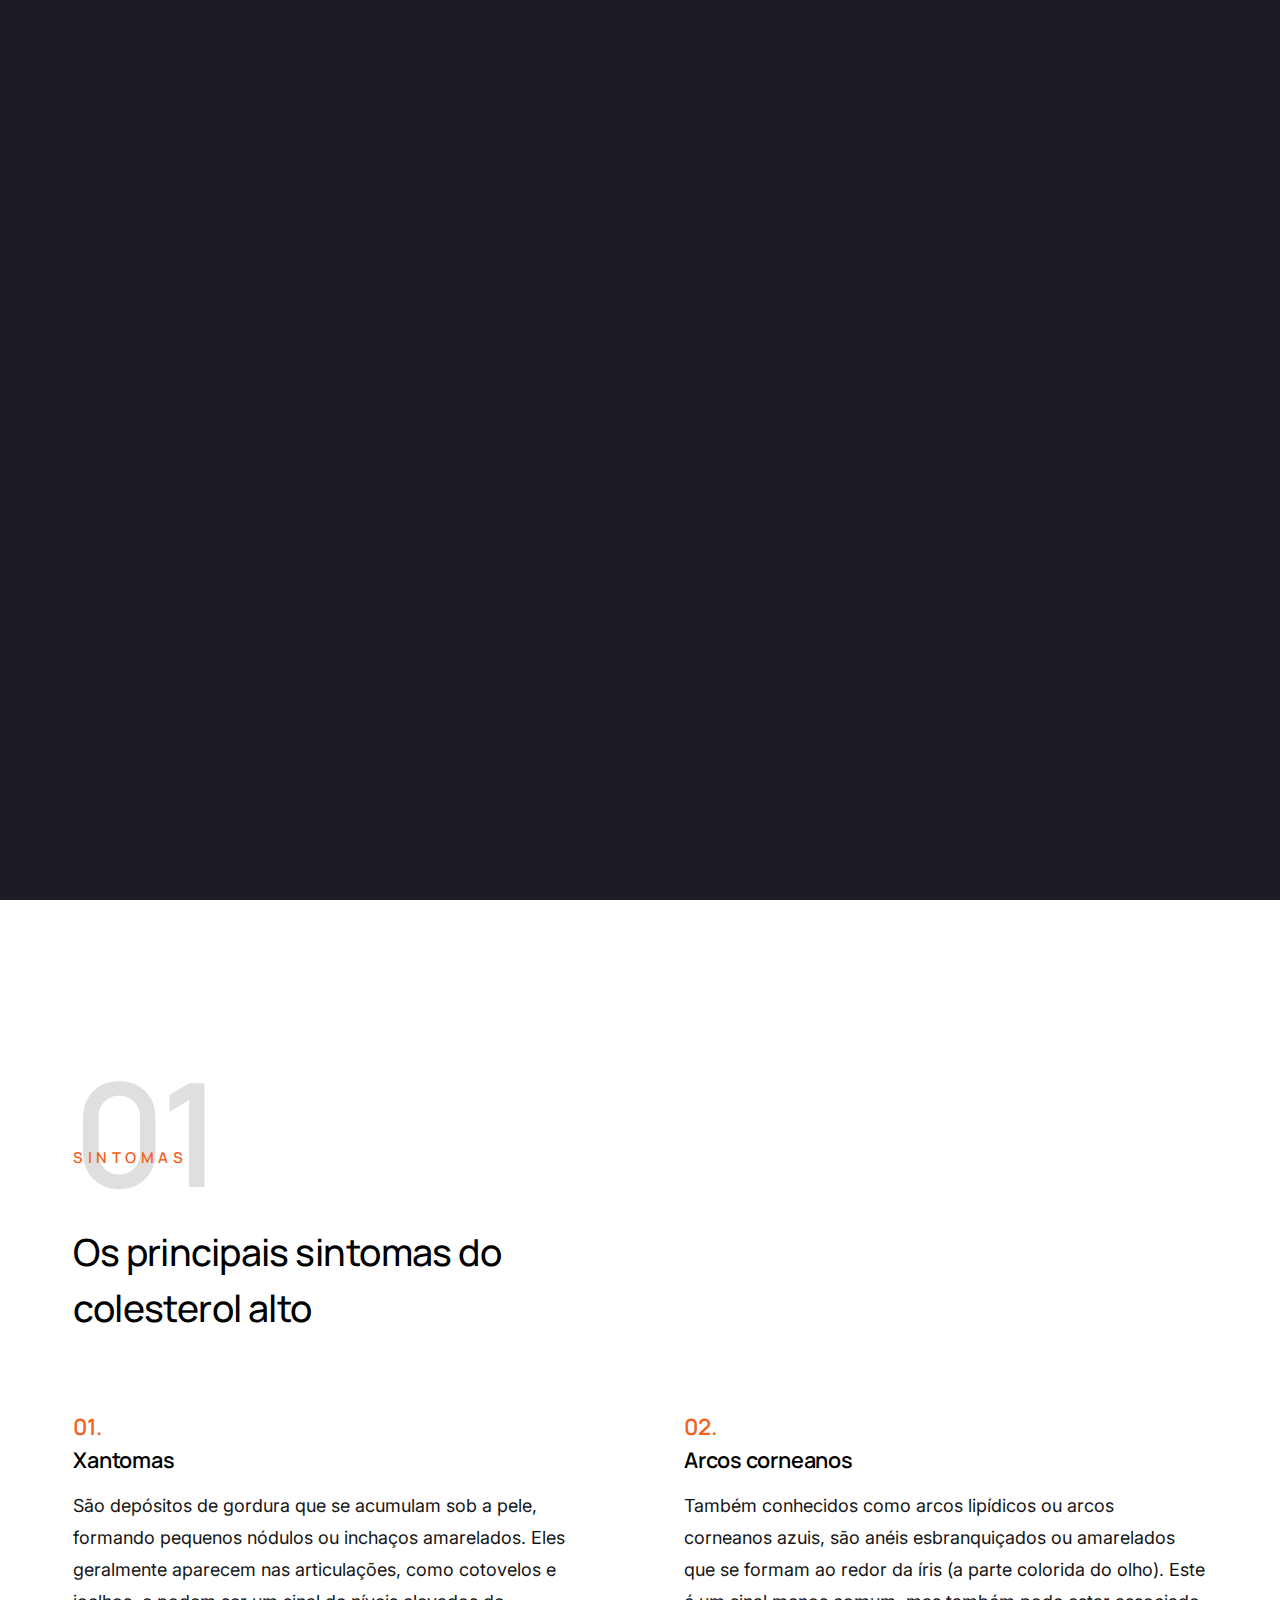
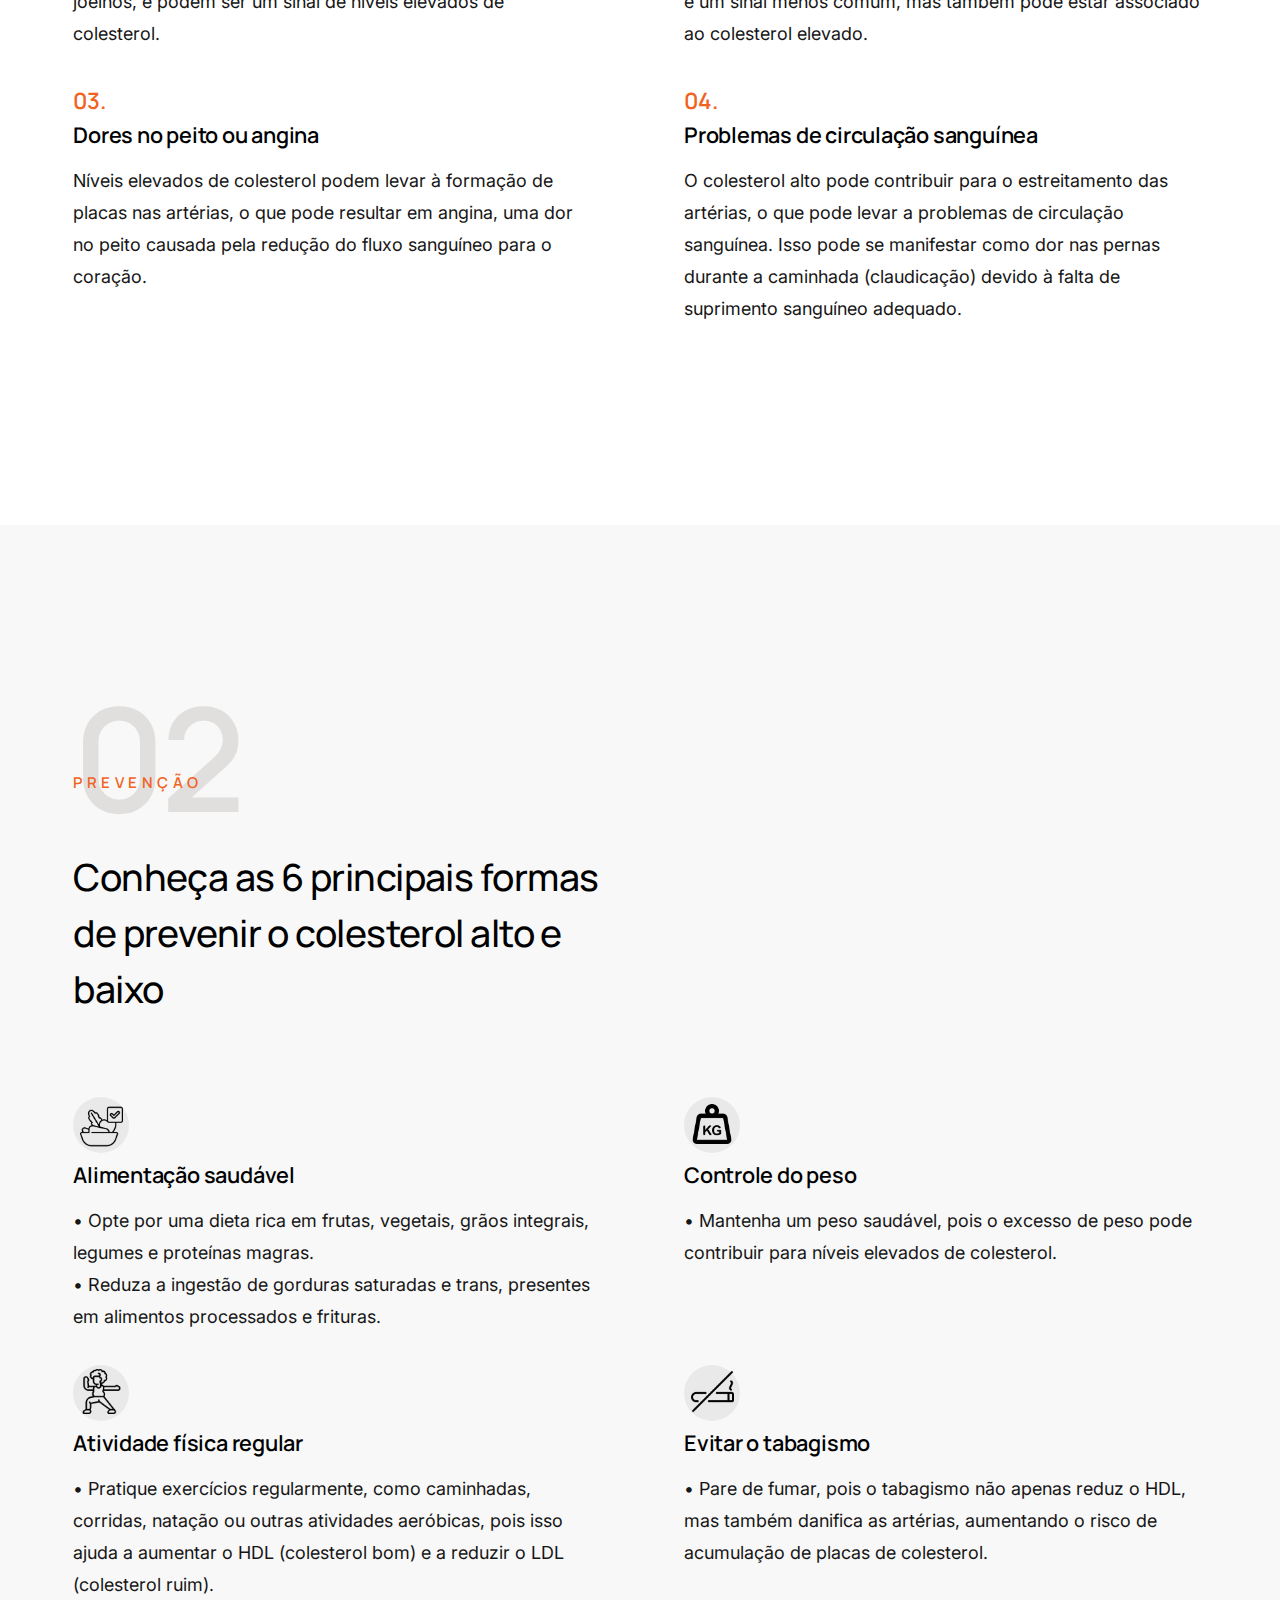
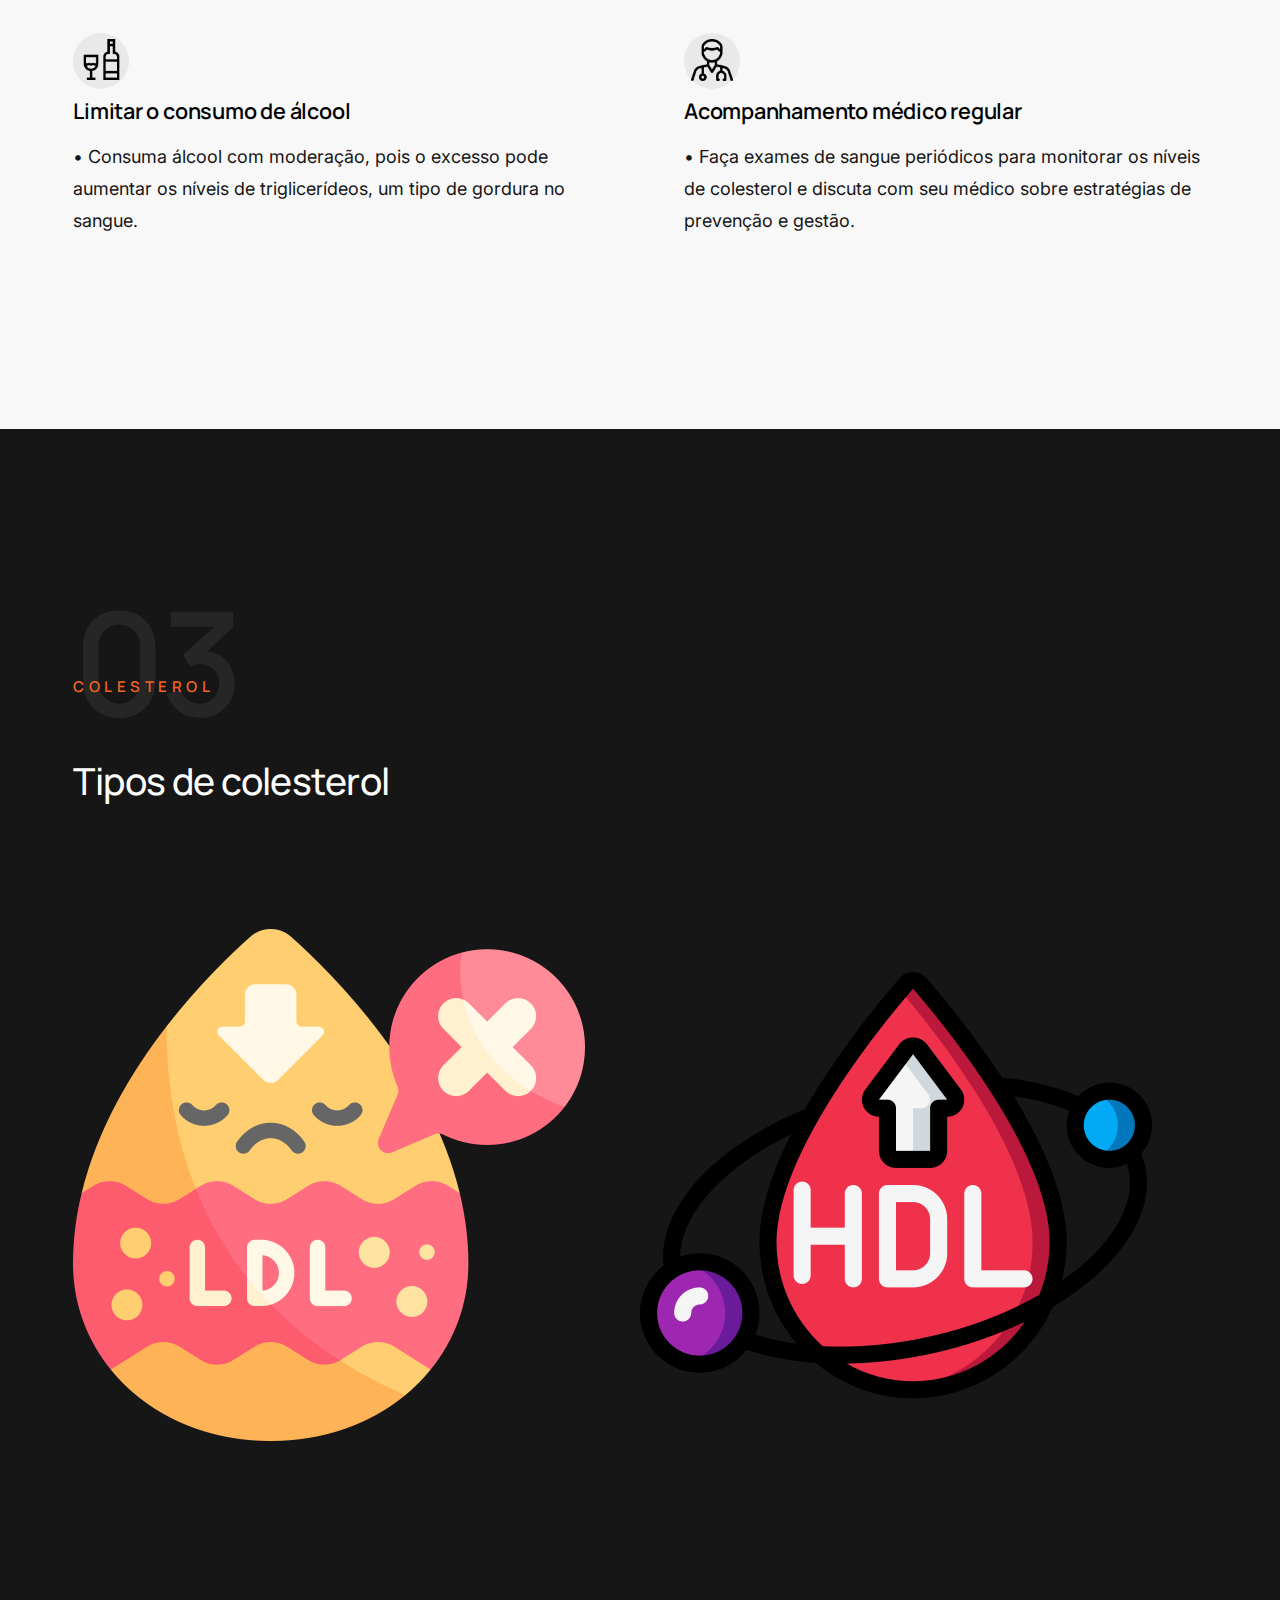
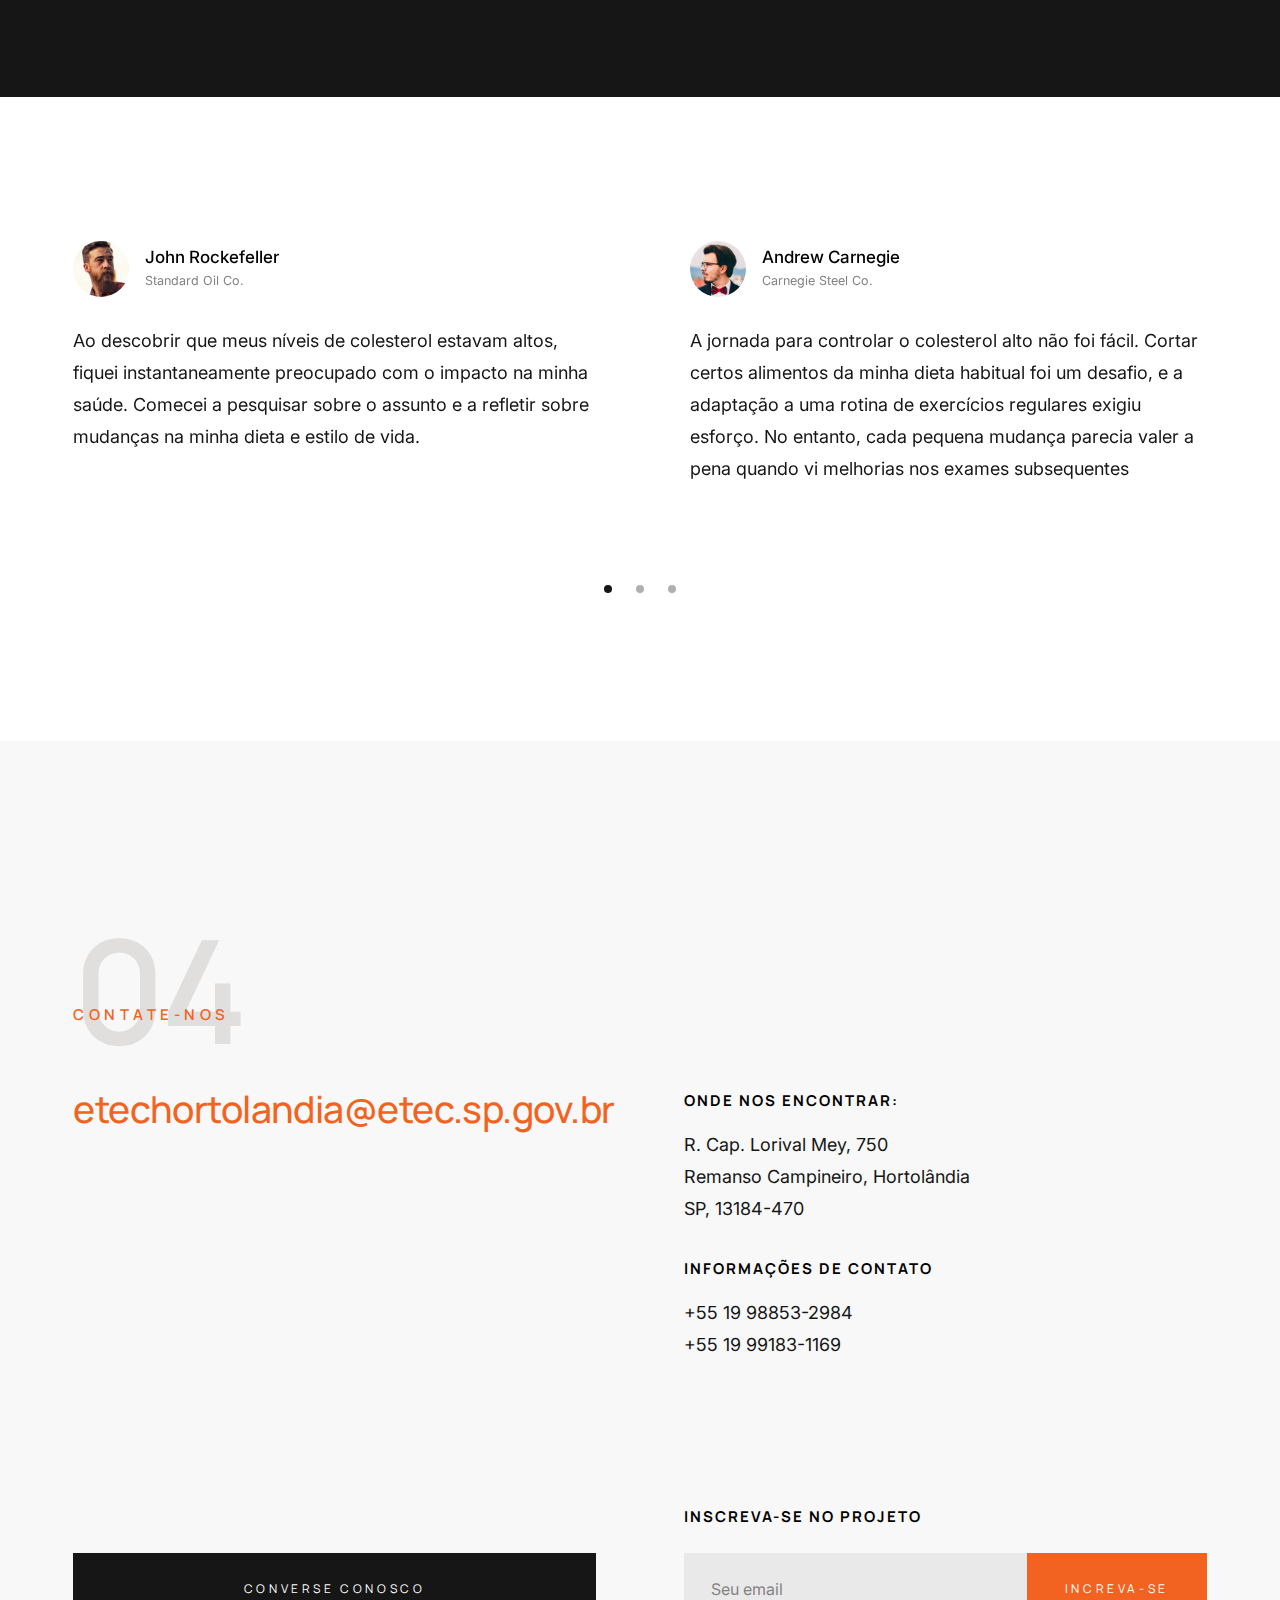
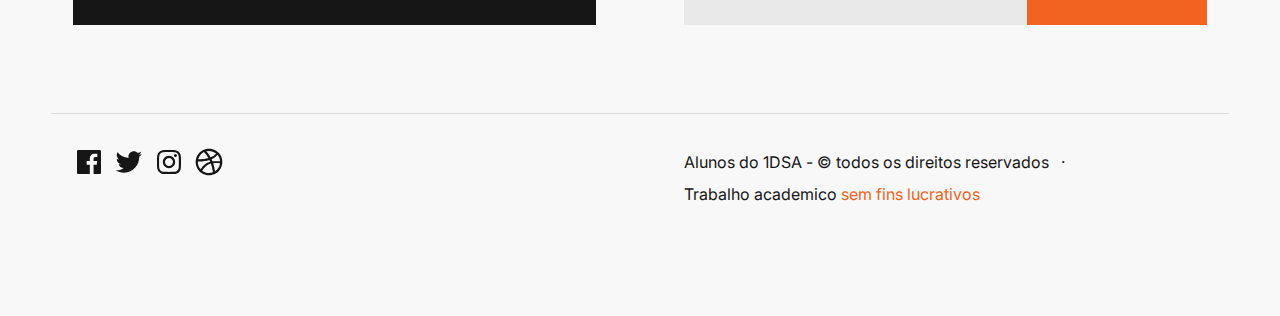
==== index.html @ ad53b5b1 "Add files via upload" ====
<!DOCTYPE html>
<html lang="en" class="no-js" >
<head>

    <!--- basic page needs
    ================================================== -->
    <meta charset="utf-8">
    <meta name="viewport" content="width=device-width, initial-scale=1">
    <title>Mueller</title>

    <script>
        document.documentElement.classList.remove('no-js');
        document.documentElement.classList.add('js');
    </script>

    <!-- CSS
    ================================================== -->
    <link rel="stylesheet" href="css/vendor.css">
    <link rel="stylesheet" href="css/styles.css">

    <!-- favicons
    ================================================== -->
    <link rel="apple-touch-icon" sizes="180x180" href="apple-touch-icon.png">
    <link rel="icon" type="image/png" sizes="32x32" href="favicon-32x32.png">
    <link rel="icon" type="image/png" sizes="16x16" href="favicon-16x16.png">
    <link rel="manifest" href="site.webmanifest">

</head>


<body id="top">


    <!-- preloader
    ================================================== -->
    <div id="preloader">
        <div id="loader"></div>
    </div>


    <!-- page wrap
    ================================================== -->
    <div id="page" class="s-pagewrap">


        <!-- # site header 
        ================================================== -->
        <header class="s-header">

            <div class="row s-header__inner">

                <div class="s-header__block">
                    <div class="s-header__logo">
                        <a class="logo" href="index.html">
                            
                        </a>
                    </div>

                    <a class="s-header__menu-toggle" href="#0"><span>Menu</span></a>
                </div> <!-- end s-header__block -->

                <nav class="s-header__nav">
    
                    <ul class="s-header__menu-links">
                        <li class="current"><a href="#intro" class="smoothscroll">Home</a></li>
                        <li><a href="#about" class="smoothscroll">Sintomas</a></li>
                        <li><a href="#services" class="smoothscroll">Prevenção</a></li>
                        <li><a href="#folio" class="smoothscroll">Tipos</a></li>
                        <li><a href="#footer" class="smoothscroll">Contato</a></li>
                    </ul> <!-- s-header__menu-links -->

                    <ul class="s-header__social">
                        <li>
                            <a href="">
                                <svg xmlns="http://www.w3.org/2000/svg" width="24" height="24" viewBox="0 0 24 24" style="fill:rgba(0, 0, 0, 1);transform:;-ms-filter:"><path d="M20,3H4C3.447,3,3,3.448,3,4v16c0,0.552,0.447,1,1,1h8.615v-6.96h-2.338v-2.725h2.338v-2c0-2.325,1.42-3.592,3.5-3.592 c0.699-0.002,1.399,0.034,2.095,0.107v2.42h-1.435c-1.128,0-1.348,0.538-1.348,1.325v1.735h2.697l-0.35,2.725h-2.348V21H20 c0.553,0,1-0.448,1-1V4C21,3.448,20.553,3,20,3z"></path></svg>
                                <span class="u-screen-reader-text">Facebook</span>
                            </a>
                        </li>
                        <li>
                            <a href="">
                                <svg xmlns="http://www.w3.org/2000/svg" width="24" height="24" viewBox="0 0 24 24" style="fill:rgba(0, 0, 0, 1);transform:;-ms-filter:"><path d="M19.633,7.997c0.013,0.175,0.013,0.349,0.013,0.523c0,5.325-4.053,11.461-11.46,11.461c-2.282,0-4.402-0.661-6.186-1.809 c0.324,0.037,0.636,0.05,0.973,0.05c1.883,0,3.616-0.636,5.001-1.721c-1.771-0.037-3.255-1.197-3.767-2.793 c0.249,0.037,0.499,0.062,0.761,0.062c0.361,0,0.724-0.05,1.061-0.137c-1.847-0.374-3.23-1.995-3.23-3.953v-0.05 c0.537,0.299,1.16,0.486,1.82,0.511C3.534,9.419,2.823,8.184,2.823,6.787c0-0.748,0.199-1.434,0.548-2.032 c1.983,2.443,4.964,4.04,8.306,4.215c-0.062-0.3-0.1-0.611-0.1-0.923c0-2.22,1.796-4.028,4.028-4.028 c1.16,0,2.207,0.486,2.943,1.272c0.91-0.175,1.782-0.512,2.556-0.973c-0.299,0.935-0.936,1.721-1.771,2.22 c0.811-0.088,1.597-0.312,2.319-0.624C21.104,6.712,20.419,7.423,19.633,7.997z"></path></svg>
                                <span class="u-screen-reader-text">Twitter</span>
                            </a>
                        </li>
                        <li>
                            <a href="">
                                <svg xmlns="http://www.w3.org/2000/svg" width="24" height="24" viewBox="0 0 24 24" style="fill:rgba(0, 0, 0, 1);transform:;-ms-filter:"><path d="M11.999,7.377c-2.554,0-4.623,2.07-4.623,4.623c0,2.554,2.069,4.624,4.623,4.624c2.552,0,4.623-2.07,4.623-4.624 C16.622,9.447,14.551,7.377,11.999,7.377L11.999,7.377z M11.999,15.004c-1.659,0-3.004-1.345-3.004-3.003 c0-1.659,1.345-3.003,3.004-3.003s3.002,1.344,3.002,3.003C15.001,13.659,13.658,15.004,11.999,15.004L11.999,15.004z"></path><circle cx="16.806" cy="7.207" r="1.078"></circle><path d="M20.533,6.111c-0.469-1.209-1.424-2.165-2.633-2.632c-0.699-0.263-1.438-0.404-2.186-0.42 c-0.963-0.042-1.268-0.054-3.71-0.054s-2.755,0-3.71,0.054C7.548,3.074,6.809,3.215,6.11,3.479C4.9,3.946,3.945,4.902,3.477,6.111 c-0.263,0.7-0.404,1.438-0.419,2.186c-0.043,0.962-0.056,1.267-0.056,3.71c0,2.442,0,2.753,0.056,3.71 c0.015,0.748,0.156,1.486,0.419,2.187c0.469,1.208,1.424,2.164,2.634,2.632c0.696,0.272,1.435,0.426,2.185,0.45 c0.963,0.042,1.268,0.055,3.71,0.055s2.755,0,3.71-0.055c0.747-0.015,1.486-0.157,2.186-0.419c1.209-0.469,2.164-1.424,2.633-2.633 c0.263-0.7,0.404-1.438,0.419-2.186c0.043-0.962,0.056-1.267,0.056-3.71s0-2.753-0.056-3.71C20.941,7.57,20.801,6.819,20.533,6.111z M19.315,15.643c-0.007,0.576-0.111,1.147-0.311,1.688c-0.305,0.787-0.926,1.409-1.712,1.711c-0.535,0.199-1.099,0.303-1.67,0.311 c-0.95,0.044-1.218,0.055-3.654,0.055c-2.438,0-2.687,0-3.655-0.055c-0.569-0.007-1.135-0.112-1.669-0.311 c-0.789-0.301-1.414-0.923-1.719-1.711c-0.196-0.534-0.302-1.099-0.311-1.669c-0.043-0.95-0.053-1.218-0.053-3.654 c0-2.437,0-2.686,0.053-3.655c0.007-0.576,0.111-1.146,0.311-1.687c0.305-0.789,0.93-1.41,1.719-1.712 c0.534-0.198,1.1-0.303,1.669-0.311c0.951-0.043,1.218-0.055,3.655-0.055c2.437,0,2.687,0,3.654,0.055 c0.571,0.007,1.135,0.112,1.67,0.311c0.786,0.303,1.407,0.925,1.712,1.712c0.196,0.534,0.302,1.099,0.311,1.669 c0.043,0.951,0.054,1.218,0.054,3.655c0,2.436,0,2.698-0.043,3.654H19.315z"></path></svg>
                                <span class="u-screen-reader-text">Instagram</span>
                            </a>
                        </li>
                        <li>
                            <a href="">
                                <svg xmlns="http://www.w3.org/2000/svg" width="24" height="24" viewBox="0 0 24 24" style="fill: rgba(0, 0, 0, 1);transform: ;msFilter:;"><path d="M20.66 6.98a9.932 9.932 0 0 0-3.641-3.64C15.486 2.447 13.813 2 12 2s-3.486.447-5.02 1.34c-1.533.893-2.747 2.107-3.64 3.64S2 10.187 2 12s.446 3.487 1.34 5.02a9.924 9.924 0 0 0 3.641 3.64C8.514 21.553 10.187 22 12 22s3.486-.447 5.02-1.34a9.932 9.932 0 0 0 3.641-3.64C21.554 15.487 22 13.813 22 12s-.446-3.487-1.34-5.02zM12 3.66c2 0 3.772.64 5.32 1.919-.92 1.174-2.286 2.14-4.1 2.9-1.002-1.813-2.088-3.327-3.261-4.54A7.715 7.715 0 0 1 12 3.66zM5.51 6.8a8.116 8.116 0 0 1 2.711-2.22c1.212 1.201 2.325 2.7 3.34 4.5-2 .6-4.114.9-6.341.9-.573 0-1.006-.013-1.3-.04A8.549 8.549 0 0 1 5.51 6.8zM3.66 12c0-.054.003-.12.01-.2.007-.08.01-.146.01-.2.254.014.641.02 1.161.02 2.666 0 5.146-.367 7.439-1.1.187.373.381.793.58 1.26-1.32.293-2.674 1.006-4.061 2.14S6.4 16.247 5.76 17.5c-1.4-1.587-2.1-3.42-2.1-5.5zM12 20.34c-1.894 0-3.594-.587-5.101-1.759.601-1.187 1.524-2.322 2.771-3.401 1.246-1.08 2.483-1.753 3.71-2.02a29.441 29.441 0 0 1 1.56 6.62 8.166 8.166 0 0 1-2.94.56zm7.08-3.96a8.351 8.351 0 0 1-2.58 2.621c-.24-2.08-.7-4.107-1.379-6.081.932-.066 1.765-.1 2.5-.1.799 0 1.686.034 2.659.1a8.098 8.098 0 0 1-1.2 3.46zm-1.24-5c-1.16 0-2.233.047-3.22.14a27.053 27.053 0 0 0-.68-1.62c2.066-.906 3.532-2.006 4.399-3.3 1.2 1.414 1.854 3.027 1.96 4.84-.812-.04-1.632-.06-2.459-.06z"></path></svg>
                                <span class="u-screen-reader-text">Dribbble</span>
                            </a>
                        </li>
                    </ul> <!-- s-header__social -->
    
                </nav> <!-- end s-header__nav -->

            </div> <!-- end s-header__inner -->

        </header> <!-- end s-header -->


        <!-- # site-content
        ================================================== -->
        <section id="content" class="s-content">


            <!-- intro
            ----------------------------------------------- -->
            <section id="intro" class="s-intro target-section">

                <div class="s-intro__bg"></div>

                <div class="row s-intro__content">

                    <div class="s-intro__content-bg"></div>

                    <div class="column lg-12 s-intro__content-inner">
                        
                        <h1 class="s-intro__content-title">
                        Colesterol alto:<br>
                        o inimigo de milhares <br>de pessoas<br>
                        
                        </h1>

                        <div class="s-intro__content-buttons">
                            <a href="Colesterol Alto - Pesquisa (respostas) - Respostas ao formulário 1.pdf" class="btn btn--stroke s-intro__content-btn smoothscroll">Nossas pesquisas</a>
                            <a href="Colesterol Alto - Pesquisa (respostas) - Respostas ao formulário 1.pdf" class="s-intro__content-video-btn">
                                <svg xmlns="http://www.w3.org/2000/svg" width="24" height="24" viewBox="0 0 24 24" style="fill: rgba(0, 0, 0, 1);transform: ;msFilter:;"><path d="M7 6v12l10-6z"></path></svg>
                            </a>
                        </div>
                       
                    </div> <!-- s-intro__content-inner -->

                </div> <!-- s-intro__content -->

                <div class="s-intro__scroll-down">
                    <a href="#about" class="smoothscroll">
                        <span>Role para baixo</span>
                    </a>
                </div> <!-- s-intro__scroll-down -->

            </section> <!-- end s-intro -->


            <!-- about
            ----------------------------------------------- -->
            <section id="about" class="s-about target-section">

                <div class="row section-header" data-num="01">
                    <h3 class="column lg-12 section-header__pretitle pretitle text-pretitle">Sintomas</h3>
                    <div class="column lg-6 stack-on-1100 section-header__primary">
                        <h2 class="title text-display-1">
                        Os principais sintomas do colesterol alto
                        </h2>
                    </div>
                    <div class="column lg-6 stack-on-1100 section-header__secondary">
                        <p class="desc">
                        
                        </p>
                    </div>
                </div> <!-- end section-header -->

                <div class="row process-list list-block show-ctr block-lg-one-half block-tab-whole">
    
                    <div class="column list-block__item">
                        <div class="list-block__title">
                            <h3 class="h5">Xantomas</h3>
                        </div>
                        <div class="list-block__text">
                            <p>
                                São depósitos de gordura que se acumulam sob a pele, formando pequenos nódulos ou inchaços amarelados. Eles geralmente aparecem nas articulações, como cotovelos e joelhos, e podem ser um sinal de níveis elevados de colesterol.
                            </p>
                        </div>
                    </div> <!-- end list-block__item -->

                    <div class="column list-block__item">
                        <div class="list-block__title">
                            <h3 class="h5">Arcos corneanos</h3>
                        </div>
                        <div class="list-block__text">
                            <p>
                                Também conhecidos como arcos lipídicos ou arcos corneanos azuis, são anéis esbranquiçados ou amarelados que se formam ao redor da íris (a parte colorida do olho). Este é um sinal menos comum, mas também pode estar associado ao colesterol elevado.
                            </p>
                        </div>
                    </div> <!-- end list-block__item -->
        
                    <div class="column list-block__item">
                        <div class="list-block__title">
                            <h3 class="h5">Dores no peito ou angina</h3>
                        </div>
                        <div class="list-block__text">
                            <p>
                                Níveis elevados de colesterol podem levar à formação de placas nas artérias, o que pode resultar em angina, uma dor no peito causada pela redução do fluxo sanguíneo para o coração. 
                            </p>
                        </div>
                    </div> <!-- end list-block__item -->
        
                    <div class="column list-block__item">
                        <div class="list-block__title">
                            <h3 class="h5">Problemas de circulação sanguínea</h3>
                        </div>
                        <div class="list-block__text">
                            <p>
                                O colesterol alto pode contribuir para o estreitamento das artérias, o que pode levar a problemas de circulação sanguínea. Isso pode se manifestar como dor nas pernas durante a caminhada (claudicação) devido à falta de suprimento sanguíneo adequado.
                            </p>
                        </div>
                    </div> <!-- end list-block__item -->

                </div> <!-- end process-list -->

            </section> <!-- end s-about -->


            <!-- services
            ----------------------------------------------- -->
            <section id="services" class="s-services target-section">

                <div class="row section-header" data-num="02">
                    <h3 class="column lg-12 section-header__pretitle text-pretitle">Prevenção</h3>
                    <div class="column lg-6 stack-on-1100 section-header__primary">
                        <h2 class="title text-display-1">
                            Conheça as 6 principais formas de prevenir o colesterol alto e baixo
                        </h2>
                    </div>
                    <div class="column lg-6 stack-on-1100 section-header__secondary">
                        <p class="desc">
                        
                        </p>
                    </div>
                </div> <!-- end section-header -->

                <div class="row services-list list-block block-lg-one-half block-tab-whole">
    
                    <div class="column list-block__item">
                        <div class="list-block__title">
                            <div class="list-block__icon">
                                <img src="images/alimentacao.png" style="padding-top: 35px;" width="43" height="43"  style="fill: rgba(0, 0, 0, 1);transform: ;msFilter:;"><path d="m6.516 14.323-1.49 6.452a.998.998 0 0 0 1.529 1.057L12 18.202l5.445 3.63a1.001 1.001 0 0 0 1.517-1.106l-1.829-6.4 4.536-4.082a1 1 0 0 0-.59-1.74l-5.701-.454-2.467-5.461a.998.998 0 0 0-1.822 0L8.622 8.05l-5.701.453a1 1 0 0 0-.619 1.713l4.214 4.107zm2.853-4.326a.998.998 0 0 0 .832-.586L12 5.43l1.799 3.981a.998.998 0 0 0 .832.586l3.972.315-3.271 2.944c-.284.256-.397.65-.293 1.018l1.253 4.385-3.736-2.491a.995.995 0 0 0-1.109 0l-3.904 2.603 1.05-4.546a1 1 0 0 0-.276-.94l-3.038-2.962 4.09-.326z"></path></img>
                            </div>
                            <h3 class="h5">Alimentação saudável</h3>
                        </div>
                        <div class="list-block__text">
                            <p>
                                • Opte por uma dieta rica em frutas, vegetais, grãos integrais, legumes e proteínas magras. <br>
                                • Reduza a ingestão de gorduras saturadas e trans, presentes em alimentos processados e frituras.
                            </p>
                        </div>
                    </div> <!-- end list-block__item -->
        
                    <div class="column list-block__item">
                        <div class="list-block__title">
                            <div class="list-block__icon">
                                <img src="images/peso.png" style="padding-top: 30px;" width="40" height="40" viewBox="0 0 24 24" style="fill: rgba(0, 0, 0, 1);transform: ;msFilter:;"><path d="m21.406 6.086-9-4a1.001 1.001 0 0 0-.813 0l-9 4c-.02.009-.034.024-.054.035-.028.014-.058.023-.084.04-.022.015-.039.034-.06.05a.87.87 0 0 0-.19.194c-.02.028-.041.053-.059.081a1.119 1.119 0 0 0-.076.165c-.009.027-.023.052-.031.079A1.013 1.013 0 0 0 2 7v10c0 .396.232.753.594.914l9 4c.13.058.268.086.406.086a.997.997 0 0 0 .402-.096l.004.01 9-4A.999.999 0 0 0 22 17V7a.999.999 0 0 0-.594-.914zM12 4.095 18.538 7 12 9.905l-1.308-.581L5.463 7 12 4.095zM4 16.351V8.539l7 3.111v7.811l-7-3.11zm9 3.11V11.65l7-3.111v7.812l-7 3.11z"></path></img>
                            </div>
                            <h3 class="h5">Controle do peso</h3>
                        </div>
                        <div class="list-block__text">
                            <p>
                                • Mantenha um peso saudável, pois o excesso de peso pode contribuir para níveis elevados de colesterol.
                            </p>
                        </div>
                    </div> <!-- end list-block__item -->
        
                    <div class="column list-block__item">
                        <div class="list-block__title">
                            <div class="list-block__icon">
                                <img src="images/atividade.png" style="padding-top: 30px;" width="45" height="45" viewBox="0 0 24 24" style="fill: rgba(0, 0, 0, 1);transform: ;msFilter:;"><path d="M6 14c-2.206 0-4 1.794-4 4s1.794 4 4 4a4.003 4.003 0 0 0 3.998-3.98H10V16h4v2.039h.004A4.002 4.002 0 0 0 18 22c2.206 0 4-1.794 4-4s-1.794-4-4-4h-2v-4h2c2.206 0 4-1.794 4-4s-1.794-4-4-4-4 1.794-4 4v2h-4V5.98h-.002A4.003 4.003 0 0 0 6 2C3.794 2 2 3.794 2 6s1.794 4 4 4h2v4H6zm2 4c0 1.122-.879 2-2 2s-2-.878-2-2 .879-2 2-2h2v2zm10-2c1.121 0 2 .878 2 2s-.879 2-2 2-2-.878-2-2v-2h2zM16 6c0-1.122.879-2 2-2s2 .878 2 2-.879 2-2 2h-2V6zM6 8c-1.121 0-2-.878-2-2s.879-2 2-2 2 .878 2 2v2H6zm4 2h4v4h-4v-4z"></path></img>
                            </div>
                            <h3 class="h5">Atividade física regular</h3>
                        </div>
                        <div class="list-block__text">
                            <p>
                                • Pratique exercícios regularmente, como caminhadas, corridas, natação ou outras atividades aeróbicas, pois isso ajuda a aumentar o HDL (colesterol bom) e a reduzir o LDL (colesterol ruim).
                            </p>
                        </div>
                    </div> <!-- end list-block__item -->
        
                    <div class="column list-block__item">
                        <div class="list-block__title">
                            <div class="list-block__icon">
                                <img src="images/tabaco.png" style="padding-top: 30px;" width="43" height="43" viewBox="0 0 24 24" style="fill: rgba(0, 0, 0, 1);transform: ;msFilter:;"><path d="M20 3H4c-1.103 0-2 .897-2 2v11c0 1.103.897 2 2 2h4l-1.8 2.4 1.6 1.2 2.7-3.6h3l2.7 3.6 1.6-1.2L16 18h4c1.103 0 2-.897 2-2V5c0-1.103-.897-2-2-2zM4 16V5h16l.001 11H4z"></path><path d="M6 12h4v2H6z"></path></img>
                            </div>
                            <h3 class="h5">Evitar o tabagismo</h3>
                        </div>
                        <div class="list-block__text">
                            <p>
                                • Pare de fumar, pois o tabagismo não apenas reduz o HDL, mas também danifica as artérias, aumentando o risco de acumulação de placas de colesterol.
                            </p>
                        </div>
                    </div> <!-- end list-block__item -->

                    <div class="column list-block__item">
                        <div class="list-block__title">
                            <div class="list-block__icon">
                                <img src="images/alcool icon.png" style="padding-top: 30px;" width="41" height="41" viewBox="0 0 24 24" style="fill: rgba(0, 0, 0, 1);transform: ;msFilter:;"><path d="M5 22h14c1.103 0 2-.897 2-2V9a1 1 0 0 0-1-1h-3V7c0-2.757-2.243-5-5-5S7 4.243 7 7v1H4a1 1 0 0 0-1 1v11c0 1.103.897 2 2 2zM9 7c0-1.654 1.346-3 3-3s3 1.346 3 3v1H9V7zm-4 3h2v2h2v-2h6v2h2v-2h2l.002 10H5V10z"></path></img>
                            </div>
                            <h3 class="h5">Limitar o consumo de álcool</h3>
                        </div>
                        <div class="list-block__text">
                            <p>
                                • Consuma álcool com moderação, pois o excesso pode aumentar os níveis de triglicerídeos, um tipo de gordura no sangue.
                            </p>
                        </div>
                    </div> <!-- end list-block__item -->
        
                    <div class="column list-block__item">
                        <div class="list-block__title">
                            <div class="list-block__icon">
                                <img src="images/medico icon.png" style="padding-top: 30px;" width="42" height="42" viewBox="0 0 24 24" style="fill: rgba(0, 0, 0, 1);transform: ;msFilter:;"><path d="M21 6c0-1.654-1.346-3-3-3a2.993 2.993 0 0 0-2.815 2h-6.37A2.993 2.993 0 0 0 6 3C4.346 3 3 4.346 3 6c0 1.302.839 2.401 2 2.815v6.369A2.997 2.997 0 0 0 3 18c0 1.654 1.346 3 3 3a2.993 2.993 0 0 0 2.815-2h6.369a2.994 2.994 0 0 0 2.815 2c1.654 0 3-1.346 3-3a2.997 2.997 0 0 0-2-2.816V8.816A2.996 2.996 0 0 0 21 6zm-3-1a1.001 1.001 0 1 1-1 1c0-.551.448-1 1-1zm-2.815 12h-6.37A2.99 2.99 0 0 0 7 15.184V8.816A2.99 2.99 0 0 0 8.815 7h6.369A2.99 2.99 0 0 0 17 8.815v6.369A2.99 2.99 0 0 0 15.185 17zM6 5a1.001 1.001 0 1 1-1 1c0-.551.448-1 1-1zm0 14a1.001 1.001 0 0 1 0-2 1.001 1.001 0 0 1 0 2zm12 0a1.001 1.001 0 0 1 0-2 1.001 1.001 0 0 1 0 2z"></path></img>
                            </div>
                            <h3 class="h5">Acompanhamento médico regular</h3>
                        </div>
                        <div class="list-block__text">
                            <p>
                                • Faça exames de sangue periódicos para monitorar os níveis de colesterol e discuta com seu médico sobre estratégias de prevenção e gestão.
                            </p>
                        </div>
                    </div> <!-- end list-block__item -->
        
                </div> <!-- end process-list -->

            </section> <!-- end s-services -->


            <!-- portfolio
            ----------------------------------------------- -->
            <section id="folio" class="s-folio target-section">

                <div class="row section-header light-on-dark" data-num="03">
                    <h3 class="column lg-12 section-header__pretitle text-pretitle">Colesterol</h3>
                    <div class="column lg-6 stack-on-1100 section-header__primary">
                        <h2 class="title text-display-1">
                            Tipos de colesterol
                        </h2>
                    </div>
                    <div class="column lg-6 stack-on-1100 section-header__secondary">
                        <p class="desc">
                        
                        </p>
                    </div>
                </div> <!-- end section-header -->

                <div id="bricks" class="row bricks">
                    <div class="column lg-12 masonry">
                        <div class="bricks-wrapper">

                            <div class="grid-sizer"></div>

                            <article class="brick brick--double entry">
                                <a href="#modal-01" class="entry__link">
                                    <div class="entry__thumb">
                                        <img src="images/colestero lruim.png" alt="">
                                    </div>
                                    <div class="entry__info">
                                        
                                        <h4 class="entry__title">:3</h4>
                                    </div>
                                </a>
                            </article> <!-- entry -->

                            <article class="brick brick--double entry">
                                <a href="#modal-02" class="entry__link">
                                    <div class="entry__thumb">
                                        <img src="images/colesterobom.png" alt="">
                                    </div>
                                    <div class="entry__info">
                                        
                                        <h4 class="entry__title">:3</h4>
                                    </div>
                                </a>
                            </article> <!-- entry -->

                            <!-- entry -->

                        </div> <!-- end bricks-wrapper -->
                    </div> <!-- end masonry -->
                </div> <!-- end bricks -->


                <!-- modal templates popup
                -------------------------------------------- -->
                <div id="modal-01" hidden>
                    <div class="modal-popup">
                        <img src="images/colestero lruim.png" alt="">
            
                        <div class="modal-popup__desc">
                            <h5>Low-density lipoprotein (LDL):</h5>
                            <p>Conhecido como "colesterol ruim", o LDL transporta o colesterol do fígado para as células. Se houver excesso de LDL em relação às necessidades celulares, pode ocorrer a acumulação de colesterol nas artérias, formando placas que podem levar a doenças cardiovasculares.</p>
                            <ul class="modal-popup__cat">
                                
                                <li>:3</li>
                            </ul>
                        </div>
            
                        <a href="https://www.gov.br/saude/pt-br/assuntos/noticias/2022/agosto/201ccolesterol-ruim201d-elevado-esta-relacionado-ao-desenvolvimento-de-doencas-cardiovasculares#:~:text=Colesterol%20LDL%3A%20o%20colesterol%20combinado,infarto%20e%20acidente%20vascular%20cerebral." class="modal-popup__details">Colesterol ruim</a>
                    </div>
                </div> <!-- end modal -->

                <div id="modal-02" hidden>
                    <div class="modal-popup">
                        <img src="images/colesterobom.png" alt="">
            
                        <div class="modal-popup__desc">
                            <h5>High-density lipoprotein (HDL):</h5>
                            <p>Chamado de "colesterol bom", o HDL remove o excesso de colesterol das células e o transporta de volta para o fígado, onde pode ser processado e eliminado.</p>
                            <ul class="modal-popup__cat">
                                <li>:3</li>
                            </ul>
                        </div>
            
                        <a href="https://www.behance.net/" class="modal-popup__details">Colesterol bom</a>
                    </div>
                </div> <!-- end modal -->

                

                <!-- clients
                -------------------------------------------- -->
               

                        </div> <!-- clients-list -->
                    </div> <!-- end column lg-12 -->
                </div> <!-- end s-clients -->

            </section> <!-- end s-folio -->


            <!-- testimonials
            ----------------------------------------------- -->
            <section id="testimonials" class="s-testimonials">

                <div class="row s-testimonials__content">
                    <div class="column lg-12">
        
                        <div class="swiper-container s-testimonials__slider">
        
                            <div class="swiper-wrapper">
    
                                <div class="s-testimonials__slide swiper-slide">
                                    <div class="s-testimonials__author">
                                        <img src="images/avatars/user-02.jpg" alt="Author image" class="s-testimonials__avatar">
                                        <cite class="s-testimonials__cite">
                                            <strong>John Rockefeller</strong>
                                            <span>Standard Oil Co.</span>
                                        </cite>
                                    </div>
                                    <p>
                                        Ao descobrir que meus níveis de colesterol estavam altos, fiquei instantaneamente preocupado com o impacto na minha saúde. Comecei a pesquisar sobre o assunto e a refletir sobre mudanças na minha dieta e estilo de vida.
                                    </p>
                                </div> <!-- end s-testimonials__slide -->
                
                                <div class="s-testimonials__slide swiper-slide">
                                    <div class="s-testimonials__author">
                                        <img src="images/avatars/user-03.jpg" alt="Author image" class="s-testimonials__avatar">
                                        <cite class="s-testimonials__cite">
                                            <strong>Andrew Carnegie</strong>
                                            <span>Carnegie Steel Co.</span>
                                        </cite>
                                    </div>
                                    <p>
                                        A jornada para controlar o colesterol alto não foi fácil. Cortar certos alimentos da minha dieta habitual foi um desafio, e a adaptação a uma rotina de exercícios regulares exigiu esforço. No entanto, cada pequena mudança parecia valer a pena quando vi melhorias nos exames subsequentes
                                    </p>
                                </div> <!-- end s-testimonials__slide -->
                
                                <div class="s-testimonials__slide swiper-slide">
                                    <div class="s-testimonials__author">
                                        <img src="images/avatars/user-01.jpg" alt="Author image" class="s-testimonials__avatar">
                                        <cite class="s-testimonials__cite">
                                            <strong>John Morgan</strong>
                                            <span>JP Morgan & Co.</span>
                                        </cite>
                                    </div>
                                    <p>
                                        Receber o diagnóstico de colesterol alto foi um choque, mas também serviu como um chamado para ação. A perspectiva de uma saúde cardiovascular comprometida me motivou a fazer escolhas mais saudáveis, desde escolhas alimentares conscientes até a incorporação de atividades físicas na minha rotina diária.
                                    </p>
                                </div> <!-- end s-testimonials__slide -->
        
                                <div class="s-testimonials__slide swiper-slide">
                                    <div class="s-testimonials__author">
                                        <img src="images/avatars/user-06.jpg" alt="Author image" class="s-testimonials__avatar">
                                        <cite class="s-testimonials__cite">
                                            <strong>Henry Ford</strong>
                                            <span>Ford Motor Co.</span>
                                        </cite>
                                    </div>
                                    <p>
                                        Após meses de esforço e dedicação, os resultados positivos nos exames foram recompensadores. A sensação de controle sobre a minha saúde é gratificante, e agora vejo o colesterol alto como um alerta que me incentivou a adotar um estilo de vida mais saudável. Estou grato por ter tomado medidas a tempo.
                                    </p>
                                </div> <!-- end s-testimonials__slide -->
            
                            </div> <!-- end swiper-wrapper -->
        
                            <div class="swiper-pagination"></div>
        
                        </div> <!-- end swiper-container -->
        
                    </div> <!-- end column -->
                </div> <!-- end s-testimonials__content -->

            </section> <!-- end testimonials -->

        </section>  <!-- end content -->


        <!-- # site-footer
        ================================================== -->
        <footer id="footer" class="s-footer target-section">

            <div class="row section-header" data-num="04">
                <h3 class="column lg-12 section-header__pretitle text-pretitle">Contate-nos</h3>
                <div class="column lg-6 stack-on-1100 section-header__primary">
                    <h2 class="title text-display-1">
                    <a href="mailto:#0" title="">etechortolandia@etec.sp.gov.br</a>
                    </h2>
                </div>    
                <div class="column lg-6 stack-on-1100 section-header__secondary">
                    
                    <div class="contact-block">
                        <h6>Onde nos encontrar:</h6>
                        <p>
                        R. Cap. Lorival Mey, 750<br>
                        Remanso Campineiro, Hortolândia <br>
                        SP, 13184-470
                        </p>
                    </div>

                    <div class="contact-block">
                        <h6>Informações de contato</h6>
                        <ul class="contact-list">
                            <li><a href="tel:197-543-2345">+55 19 98853-2984</a></li>
                            <li><a href="tel:197-123-9876">+55 19 99183-1169</a></li>
                        </ul>
                    </div>

                </div>
            </div> <!-- end section-header -->

            <div class="row list-block block-lg-one-half block-tab-whole block-stack-on-1000 s-footer__btns">
                <div class="column list-block__item">
                    <div class="s-footer__contact-btn">
                        <a href="mailto:#0" class="btn btn--primary u-fullwidth">
                            Converse conosco
                        </a>
                    </div>
                </div>
                <div class="column list-block__item">
                    <div class="subscribe-form s-footer__subscribe">
                        <h6>Inscreva-se no projeto</h6>
                        <form id="mc-form" class="mc-form">
                            <input type="email" name="EMAIL" id="mce-EMAIL" class="u-fullwidth text-center" placeholder="Seu email" title="The domain portion of the email address is invalid (the portion after the @)." pattern="^([^\x00-\x20\x22\x28\x29\x2c\x2e\x3a-\x3c\x3e\x40\x5b-\x5d\x7f-\xff]+|\x22([^\x0d\x22\x5c\x80-\xff]|\x5c[\x00-\x7f])*\x22)(\x2e([^\x00-\x20\x22\x28\x29\x2c\x2e\x3a-\x3c\x3e\x40\x5b-\x5d\x7f-\xff]+|\x22([^\x0d\x22\x5c\x80-\xff]|\x5c[\x00-\x7f])*\x22))*\x40([^\x00-\x20\x22\x28\x29\x2c\x2e\x3a-\x3c\x3e\x40\x5b-\x5d\x7f-\xff]+|\x5b([^\x0d\x5b-\x5d\x80-\xff]|\x5c[\x00-\x7f])*\x5d)(\x2e([^\x00-\x20\x22\x28\x29\x2c\x2e\x3a-\x3c\x3e\x40\x5b-\x5d\x7f-\xff]+|\x5b([^\x0d\x5b-\x5d\x80-\xff]|\x5c[\x00-\x7f])*\x5d))*(\.\w{2,})+$" required>
                            <input type="submit" name="inscreva-se" value="Increva-se" class="btn btn--primary u-fullwidth">
                            <!-- <div style="position: absolute; left: -5000px;" aria-hidden="true"><input type="text" name="b_cdb7b577e41181934ed6a6a44_9a91cfe7b3" tabindex="-1" value=""></div> -->
                            <div class="mc-status"></div>
                        </form>
                    </div>
                </div>
            </div> <!-- end s-footer__btns -->

            <div class="row s-footer__bottom">

                <div class="column lg-6 tab-12 s-footer__bottom-left">
                    <ul class="s-footer__social">
                        <li>
                            <a href="">
                                <svg xmlns="http://www.w3.org/2000/svg" width="24" height="24" viewBox="0 0 24 24" style="fill:rgba(0, 0, 0, 1);transform:;-ms-filter:"><path d="M20,3H4C3.447,3,3,3.448,3,4v16c0,0.552,0.447,1,1,1h8.615v-6.96h-2.338v-2.725h2.338v-2c0-2.325,1.42-3.592,3.5-3.592 c0.699-0.002,1.399,0.034,2.095,0.107v2.42h-1.435c-1.128,0-1.348,0.538-1.348,1.325v1.735h2.697l-0.35,2.725h-2.348V21H20 c0.553,0,1-0.448,1-1V4C21,3.448,20.553,3,20,3z"></path></svg>
                                <span class="u-screen-reader-text">Facebook</span>
                            </a>
                        </li>
                        <li>
                            <a href="">
                                <svg xmlns="http://www.w3.org/2000/svg" width="24" height="24" viewBox="0 0 24 24" style="fill:rgba(0, 0, 0, 1);transform:;-ms-filter:"><path d="M19.633,7.997c0.013,0.175,0.013,0.349,0.013,0.523c0,5.325-4.053,11.461-11.46,11.461c-2.282,0-4.402-0.661-6.186-1.809 c0.324,0.037,0.636,0.05,0.973,0.05c1.883,0,3.616-0.636,5.001-1.721c-1.771-0.037-3.255-1.197-3.767-2.793 c0.249,0.037,0.499,0.062,0.761,0.062c0.361,0,0.724-0.05,1.061-0.137c-1.847-0.374-3.23-1.995-3.23-3.953v-0.05 c0.537,0.299,1.16,0.486,1.82,0.511C3.534,9.419,2.823,8.184,2.823,6.787c0-0.748,0.199-1.434,0.548-2.032 c1.983,2.443,4.964,4.04,8.306,4.215c-0.062-0.3-0.1-0.611-0.1-0.923c0-2.22,1.796-4.028,4.028-4.028 c1.16,0,2.207,0.486,2.943,1.272c0.91-0.175,1.782-0.512,2.556-0.973c-0.299,0.935-0.936,1.721-1.771,2.22 c0.811-0.088,1.597-0.312,2.319-0.624C21.104,6.712,20.419,7.423,19.633,7.997z"></path></svg>
                                <span class="u-screen-reader-text">Twitter</span>
                            </a>
                        </li>
                        <li>
                            <a href="">
                                <svg xmlns="http://www.w3.org/2000/svg" width="24" height="24" viewBox="0 0 24 24" style="fill:rgba(0, 0, 0, 1);transform:;-ms-filter:"><path d="M11.999,7.377c-2.554,0-4.623,2.07-4.623,4.623c0,2.554,2.069,4.624,4.623,4.624c2.552,0,4.623-2.07,4.623-4.624 C16.622,9.447,14.551,7.377,11.999,7.377L11.999,7.377z M11.999,15.004c-1.659,0-3.004-1.345-3.004-3.003 c0-1.659,1.345-3.003,3.004-3.003s3.002,1.344,3.002,3.003C15.001,13.659,13.658,15.004,11.999,15.004L11.999,15.004z"></path><circle cx="16.806" cy="7.207" r="1.078"></circle><path d="M20.533,6.111c-0.469-1.209-1.424-2.165-2.633-2.632c-0.699-0.263-1.438-0.404-2.186-0.42 c-0.963-0.042-1.268-0.054-3.71-0.054s-2.755,0-3.71,0.054C7.548,3.074,6.809,3.215,6.11,3.479C4.9,3.946,3.945,4.902,3.477,6.111 c-0.263,0.7-0.404,1.438-0.419,2.186c-0.043,0.962-0.056,1.267-0.056,3.71c0,2.442,0,2.753,0.056,3.71 c0.015,0.748,0.156,1.486,0.419,2.187c0.469,1.208,1.424,2.164,2.634,2.632c0.696,0.272,1.435,0.426,2.185,0.45 c0.963,0.042,1.268,0.055,3.71,0.055s2.755,0,3.71-0.055c0.747-0.015,1.486-0.157,2.186-0.419c1.209-0.469,2.164-1.424,2.633-2.633 c0.263-0.7,0.404-1.438,0.419-2.186c0.043-0.962,0.056-1.267,0.056-3.71s0-2.753-0.056-3.71C20.941,7.57,20.801,6.819,20.533,6.111z M19.315,15.643c-0.007,0.576-0.111,1.147-0.311,1.688c-0.305,0.787-0.926,1.409-1.712,1.711c-0.535,0.199-1.099,0.303-1.67,0.311 c-0.95,0.044-1.218,0.055-3.654,0.055c-2.438,0-2.687,0-3.655-0.055c-0.569-0.007-1.135-0.112-1.669-0.311 c-0.789-0.301-1.414-0.923-1.719-1.711c-0.196-0.534-0.302-1.099-0.311-1.669c-0.043-0.95-0.053-1.218-0.053-3.654 c0-2.437,0-2.686,0.053-3.655c0.007-0.576,0.111-1.146,0.311-1.687c0.305-0.789,0.93-1.41,1.719-1.712 c0.534-0.198,1.1-0.303,1.669-0.311c0.951-0.043,1.218-0.055,3.655-0.055c2.437,0,2.687,0,3.654,0.055 c0.571,0.007,1.135,0.112,1.67,0.311c0.786,0.303,1.407,0.925,1.712,1.712c0.196,0.534,0.302,1.099,0.311,1.669 c0.043,0.951,0.054,1.218,0.054,3.655c0,2.436,0,2.698-0.043,3.654H19.315z"></path></svg>
                                <span class="u-screen-reader-text">Instagram</span>
                            </a>
                        </li>
                        <li>
                            <a href="">
                                <svg xmlns="http://www.w3.org/2000/svg" width="24" height="24" viewBox="0 0 24 24" style="fill: rgba(0, 0, 0, 1);transform: ;msFilter:;"><path d="M20.66 6.98a9.932 9.932 0 0 0-3.641-3.64C15.486 2.447 13.813 2 12 2s-3.486.447-5.02 1.34c-1.533.893-2.747 2.107-3.64 3.64S2 10.187 2 12s.446 3.487 1.34 5.02a9.924 9.924 0 0 0 3.641 3.64C8.514 21.553 10.187 22 12 22s3.486-.447 5.02-1.34a9.932 9.932 0 0 0 3.641-3.64C21.554 15.487 22 13.813 22 12s-.446-3.487-1.34-5.02zM12 3.66c2 0 3.772.64 5.32 1.919-.92 1.174-2.286 2.14-4.1 2.9-1.002-1.813-2.088-3.327-3.261-4.54A7.715 7.715 0 0 1 12 3.66zM5.51 6.8a8.116 8.116 0 0 1 2.711-2.22c1.212 1.201 2.325 2.7 3.34 4.5-2 .6-4.114.9-6.341.9-.573 0-1.006-.013-1.3-.04A8.549 8.549 0 0 1 5.51 6.8zM3.66 12c0-.054.003-.12.01-.2.007-.08.01-.146.01-.2.254.014.641.02 1.161.02 2.666 0 5.146-.367 7.439-1.1.187.373.381.793.58 1.26-1.32.293-2.674 1.006-4.061 2.14S6.4 16.247 5.76 17.5c-1.4-1.587-2.1-3.42-2.1-5.5zM12 20.34c-1.894 0-3.594-.587-5.101-1.759.601-1.187 1.524-2.322 2.771-3.401 1.246-1.08 2.483-1.753 3.71-2.02a29.441 29.441 0 0 1 1.56 6.62 8.166 8.166 0 0 1-2.94.56zm7.08-3.96a8.351 8.351 0 0 1-2.58 2.621c-.24-2.08-.7-4.107-1.379-6.081.932-.066 1.765-.1 2.5-.1.799 0 1.686.034 2.659.1a8.098 8.098 0 0 1-1.2 3.46zm-1.24-5c-1.16 0-2.233.047-3.22.14a27.053 27.053 0 0 0-.68-1.62c2.066-.906 3.532-2.006 4.399-3.3 1.2 1.414 1.854 3.027 1.96 4.84-.812-.04-1.632-.06-2.459-.06z"></path></svg>
                                <span class="u-screen-reader-text">Dribbble</span>
                            </a>
                        </li>
                    </ul>
                </div>

                <div class="column lg-6 tab-12 s-footer__bottom-right">
                    <div class="ss-copyright">
                        <span>Alunos do 1DSA - &copy todos os direitos reservados</span> 
                        <span>Trabalho academico<a href="https://www.styleshout.com/"> sem fins lucrativos</a></span>
                    </div>
                </div>

            </div> <!-- s-footer__bottom -->
    
            <div class="ss-go-top">
                <a class="smoothscroll" title="Back to Top" href="#top">
                    <svg xmlns="http://www.w3.org/2000/svg" width="24" height="24" viewBox="0 0 24 24" style="fill: rgba(0, 0, 0, 1);transform: ;msFilter:;"><path d="M6 4h12v2H6zm5 10v6h2v-6h5l-6-6-6 6z"></path></svg>
                </a>
            </div> <!-- end ss-go-top -->
    
        </footer> <!-- end footer -->


    <!-- Java Script
    ================================================== -->
    <script src="js/plugins.js"></script>
    <script src="js/main.js"></script>

</body>
</html>
---- css/vendor.css ----
/* ===================================================================
 * Mueller Third-party Stylesheets
 * Template Ver. 1.0.0
 * 06-21-2022
 * -------------------------------------------------------------------
 *
 * TOC:
 * 
 * # PrismJS
 * # Swiper
 * # Basiclightbox
 *
 * ------------------------------------------------------------------- */

/* ===================================================================
 * # PrismJS 1.20.0
 *   https://prismjs.com/download.html#themes=prism-okaidia&languages=markup+css+clike+javascript+markup-templating+php 
 *   
 *   okaidia theme for JavaScript, CSS and HTML
 *   Loosely based on Monokai textmate theme by http://www.monokai.nl/
 *   @author ocodia
 * ------------------------------------------------------------------- */
code[class*="language-"],
pre[class*="language-"] {
    color           : #f8f8f2;
    background      : none;
    text-shadow     : 0 1px rgba(0, 0, 0, 0.3);
    font-family     : var(--font-mono);
    font-size       : calc(var(--text-size) * 0.9444);
    text-align      : left;
    white-space     : pre;
    word-spacing    : normal;
    word-break      : normal;
    word-wrap       : normal;
    line-height     : var(--vspace-1);
    -moz-tab-size   : 4;
    -o-tab-size     : 4;
    tab-size        : 4;
    -webkit-hyphens : none;
    -moz-hyphens    : none;
    -ms-hyphens     : none;
    hyphens         : none;
}

/* Code blocks */
pre[class*="language-"] {
    padding  : var(--vspace-0_5) 0 var(--vspace-1);
    margin   : var(--vspace-1) 0;
    overflow : auto;
}

:not(pre)>code[class*="language-"],
pre[class*="language-"] {
    background : #272822;
}

/* Inline code */
:not(pre)>code[class*="language-"] {
    padding     : .1em;
    white-space : normal;
}

.token.comment,
.token.prolog,
.token.doctype,
.token.cdata {
    color : slategray;
}

.token.punctuation {
    color : #f8f8f2;
}

.token.namespace {
    opacity : .7;
}

.token.property,
.token.tag,
.token.constant,
.token.symbol,
.token.deleted {
    color : #f92672;
}

.token.boolean,
.token.number {
    color : #ae81ff;
}

.token.selector,
.token.attr-name,
.token.string,
.token.char,
.token.builtin,
.token.inserted {
    color : #a6e22e;
}

.token.operator,
.token.entity,
.token.url,
.language-css .token.string,
.style .token.string,
.token.variable {
    color : #f8f8f2;
}

.token.atrule,
.token.attr-value,
.token.function,
.token.class-name {
    color : #e6db74;
}

.token.keyword {
    color : #66d9ef;
}

.token.regex,
.token.important {
    color : #fd971f;
}

.token.important,
.token.bold {
    font-weight : bold;
}

.token.italic {
    font-style : italic;
}

.token.entity {
    cursor : help;
}


/* ===================================================================
 * # Swiper 6.4.5
 *   Most modern mobile touch slider and framework with hardware accelerated transitions
 *   https://swiperjs.com
 *
 *   Copyright 2014-2020 Vladimir Kharlampidi
 *
 *   Released under the MIT License
 *
 *   Released on: December 18, 2020
 * ------------------------------------------------------------------- */
@font-face {
    font-family : "swiper-icons";
    src         : url("data:application/font-woff;charset=utf-8;base64, [base64]//wADZ2x5ZgAAAywAAADMAAAD2MHtryVoZWFkAAABbAAAADAAAAA2E2+eoWhoZWEAAAGcAAAAHwAAACQC9gDzaG10eAAAAigAAAAZAAAArgJkABFsb2NhAAAC0AAAAFoAAABaFQAUGG1heHAAAAG8AAAAHwAAACAAcABAbmFtZQAAA/gAAAE5AAACXvFdBwlwb3N0AAAFNAAAAGIAAACE5s74hXjaY2BkYGAAYpf5Hu/j+W2+MnAzMYDAzaX6QjD6/4//Bxj5GA8AuRwMYGkAPywL13jaY2BkYGA88P8Agx4j+/8fQDYfA1AEBWgDAIB2BOoAeNpjYGRgYNBh4GdgYgABEMnIABJzYNADCQAACWgAsQB42mNgYfzCOIGBlYGB0YcxjYGBwR1Kf2WQZGhhYGBiYGVmgAFGBiQQkOaawtDAoMBQxXjg/wEGPcYDDA4wNUA2CCgwsAAAO4EL6gAAeNpj2M0gyAACqxgGNWBkZ2D4/wMA+xkDdgAAAHjaY2BgYGaAYBkGRgYQiAHyGMF8FgYHIM3DwMHABGQrMOgyWDLEM1T9/w8UBfEMgLzE////P/5//f/V/xv+r4eaAAeMbAxwIUYmIMHEgKYAYjUcsDAwsLKxc3BycfPw8jEQA/[base64]/uznmfPFBNODM2K7MTQ45YEAZqGP81AmGGcF3iPqOop0r1SPTaTbVkfUe4HXj97wYE+yNwWYxwWu4v1ugWHgo3S1XdZEVqWM7ET0cfnLGxWfkgR42o2PvWrDMBSFj/IHLaF0zKjRgdiVMwScNRAoWUoH78Y2icB/yIY09An6AH2Bdu/UB+yxopYshQiEvnvu0dURgDt8QeC8PDw7Fpji3fEA4z/PEJ6YOB5hKh4dj3EvXhxPqH/SKUY3rJ7srZ4FZnh1PMAtPhwP6fl2PMJMPDgeQ4rY8YT6Gzao0eAEA409DuggmTnFnOcSCiEiLMgxCiTI6Cq5DZUd3Qmp10vO0LaLTd2cjN4fOumlc7lUYbSQcZFkutRG7g6JKZKy0RmdLY680CDnEJ+UMkpFFe1RN7nxdVpXrC4aTtnaurOnYercZg2YVmLN/d/gczfEimrE/fs/bOuq29Zmn8tloORaXgZgGa78yO9/cnXm2BpaGvq25Dv9S4E9+5SIc9PqupJKhYFSSl47+Qcr1mYNAAAAeNptw0cKwkAAAMDZJA8Q7OUJvkLsPfZ6zFVERPy8qHh2YER+3i/BP83vIBLLySsoKimrqKqpa2hp6+jq6RsYGhmbmJqZSy0sraxtbO3sHRydnEMU4uR6yx7JJXveP7WrDycAAAAAAAH//wACeNpjYGRgYOABYhkgZgJCZgZNBkYGLQZtIJsFLMYAAAw3ALgAeNolizEKgDAQBCchRbC2sFER0YD6qVQiBCv/H9ezGI6Z5XBAw8CBK/m5iQQVauVbXLnOrMZv2oLdKFa8Pjuru2hJzGabmOSLzNMzvutpB3N42mNgZGBg4GKQYzBhYMxJLMlj4GBgAYow/P/PAJJhLM6sSoWKfWCAAwDAjgbRAAB42mNgYGBkAIIbCZo5IPrmUn0hGA0AO8EFTQAA") format("woff");
    font-weight : 400;
    font-style  : normal;
}

:root {
    --swiper-theme-color : #007aff;
}

.swiper-container {
    margin-left  : auto;
    margin-right : auto;
    position     : relative;
    overflow     : hidden;
    list-style   : none;
    padding      : 0;
    /* Fix of Webkit flickering */
    z-index      : 1;
}

.swiper-container-vertical>.swiper-wrapper {
    flex-direction : column;
}

.swiper-wrapper {
    position            : relative;
    width               : 100%;
    height              : 100%;
    z-index             : 1;
    display             : flex;
    transition-property : transform;
    box-sizing          : content-box;
}

.swiper-container-android .swiper-slide,
.swiper-wrapper {
    transform : translate3d(0px, 0, 0);
}

.swiper-container-multirow>.swiper-wrapper {
    flex-wrap : wrap;
}

.swiper-container-multirow-column>.swiper-wrapper {
    flex-wrap      : wrap;
    flex-direction : column;
}

.swiper-container-free-mode>.swiper-wrapper {
    transition-timing-function : ease-out;
    margin                     : 0 auto;
}

.swiper-slide {
    flex-shrink         : 0;
    width               : 100%;
    height              : 100%;
    position            : relative;
    transition-property : transform;
}

.swiper-slide-invisible-blank {
    visibility : hidden;
}

/* Auto Height */
.swiper-container-autoheight,
.swiper-container-autoheight .swiper-slide {
    height : auto;
}

.swiper-container-autoheight .swiper-wrapper {
    align-items         : flex-start;
    transition-property : transform, height;
}

/* 3D Effects */
.swiper-container-3d {
    perspective : 1200px;
}

.swiper-container-3d .swiper-wrapper,
.swiper-container-3d .swiper-slide,
.swiper-container-3d .swiper-slide-shadow-left,
.swiper-container-3d .swiper-slide-shadow-right,
.swiper-container-3d .swiper-slide-shadow-top,
.swiper-container-3d .swiper-slide-shadow-bottom,
.swiper-container-3d .swiper-cube-shadow {
    transform-style : preserve-3d;
}

.swiper-container-3d .swiper-slide-shadow-left,
.swiper-container-3d .swiper-slide-shadow-right,
.swiper-container-3d .swiper-slide-shadow-top,
.swiper-container-3d .swiper-slide-shadow-bottom {
    position       : absolute;
    left           : 0;
    top            : 0;
    width          : 100%;
    height         : 100%;
    pointer-events : none;
    z-index        : 10;
}

.swiper-container-3d .swiper-slide-shadow-left {
    background-image : linear-gradient(to left, rgba(0, 0, 0, 0.5), rgba(0, 0, 0, 0));
}

.swiper-container-3d .swiper-slide-shadow-right {
    background-image : linear-gradient(to right, rgba(0, 0, 0, 0.5), rgba(0, 0, 0, 0));
}

.swiper-container-3d .swiper-slide-shadow-top {
    background-image : linear-gradient(to top, rgba(0, 0, 0, 0.5), rgba(0, 0, 0, 0));
}

.swiper-container-3d .swiper-slide-shadow-bottom {
    background-image : linear-gradient(to bottom, rgba(0, 0, 0, 0.5), rgba(0, 0, 0, 0));
}

/* CSS Mode */
.swiper-container-css-mode>.swiper-wrapper {
    overflow           : auto;
    scrollbar-width    : none;
    /* For Firefox */
    -ms-overflow-style : none;
    /* For Internet Explorer and Edge */
}

.swiper-container-css-mode>.swiper-wrapper::-webkit-scrollbar {
    display : none;
}

.swiper-container-css-mode>.swiper-wrapper>.swiper-slide {
    scroll-snap-align : start start;
}

.swiper-container-horizontal.swiper-container-css-mode>.swiper-wrapper {
    scroll-snap-type : x mandatory;
}

.swiper-container-vertical.swiper-container-css-mode>.swiper-wrapper {
    scroll-snap-type : y mandatory;
}

:root {
    --swiper-navigation-size  : 44px;
    /*
    --swiper-navigation-color : var(--swiper-theme-color);
    */
}

.swiper-button-prev,
.swiper-button-next {
    position        : absolute;
    top             : 50%;
    width           : calc(var(--swiper-navigation-size) / 44 * 27);
    height          : var(--swiper-navigation-size);
    margin-top      : calc(-1 * var(--swiper-navigation-size) / 2);
    z-index         : 10;
    cursor          : pointer;
    display         : flex;
    align-items     : center;
    justify-content : center;
    color           : var(--swiper-navigation-color, var(--swiper-theme-color));
}

.swiper-button-prev.swiper-button-disabled,
.swiper-button-next.swiper-button-disabled {
    opacity        : 0.35;
    cursor         : auto;
    pointer-events : none;
}

.swiper-button-prev:after,
.swiper-button-next:after {
    font-family    : swiper-icons;
    font-size      : var(--swiper-navigation-size);
    text-transform : none !important;
    letter-spacing : 0;
    text-transform : none;
    font-variant   : initial;
    line-height    : 1;
}

.swiper-button-prev,
.swiper-container-rtl .swiper-button-next {
    left  : 10px;
    right : auto;
}

.swiper-button-prev:after,
.swiper-container-rtl .swiper-button-next:after {
    content : "prev";
}

.swiper-button-next,
.swiper-container-rtl .swiper-button-prev {
    right : 10px;
    left  : auto;
}

.swiper-button-next:after,
.swiper-container-rtl .swiper-button-prev:after {
    content : "next";
}

.swiper-button-prev.swiper-button-white,
.swiper-button-next.swiper-button-white {
    --swiper-navigation-color : #ffffff;
}

.swiper-button-prev.swiper-button-black,
.swiper-button-next.swiper-button-black {
    --swiper-navigation-color : #000000;
}

.swiper-button-lock {
    display : none;
}

:root {
    /*
    --swiper-pagination-color: var(--swiper-theme-color);
    */
}

.swiper-pagination {
    position   : absolute;
    text-align : center;
    transition : 300ms opacity;
    transform  : translate3d(0, 0, 0);
    z-index    : 10;
}

.swiper-pagination.swiper-pagination-hidden {
    opacity : 0;
}

/* Common Styles */
.swiper-pagination-fraction,
.swiper-pagination-custom,
.swiper-container-horizontal>.swiper-pagination-bullets {
    bottom : 10px;
    left   : 0;
    width  : 100%;
}

/* Bullets */
.swiper-pagination-bullets-dynamic {
    overflow  : hidden;
    font-size : 0;
}

.swiper-pagination-bullets-dynamic .swiper-pagination-bullet {
    transform : scale(0.33);
    position  : relative;
}

.swiper-pagination-bullets-dynamic .swiper-pagination-bullet-active {
    transform : scale(1);
}

.swiper-pagination-bullets-dynamic .swiper-pagination-bullet-active-main {
    transform : scale(1);
}

.swiper-pagination-bullets-dynamic .swiper-pagination-bullet-active-prev {
    transform : scale(0.66);
}

.swiper-pagination-bullets-dynamic .swiper-pagination-bullet-active-prev-prev {
    transform : scale(0.33);
}

.swiper-pagination-bullets-dynamic .swiper-pagination-bullet-active-next {
    transform : scale(0.66);
}

.swiper-pagination-bullets-dynamic .swiper-pagination-bullet-active-next-next {
    transform : scale(0.33);
}

.swiper-pagination-bullet {
    width         : 8px;
    height        : 8px;
    display       : inline-block;
    border-radius : 100%;
    background    : #000;
    opacity       : 0.2;
}

button.swiper-pagination-bullet {
    border             : none;
    margin             : 0;
    padding            : 0;
    box-shadow         : none;
    -webkit-appearance : none;
    -moz-appearance    : none;
    appearance         : none;
}

.swiper-pagination-clickable .swiper-pagination-bullet {
    cursor : pointer;
}

.swiper-pagination-bullet-active {
    opacity    : 1;
    background : var(--swiper-pagination-color, var(--swiper-theme-color));
}

.swiper-container-vertical>.swiper-pagination-bullets {
    right     : 10px;
    top       : 50%;
    transform : translate3d(0px, -50%, 0);
}

.swiper-container-vertical>.swiper-pagination-bullets .swiper-pagination-bullet {
    margin  : 6px 0;
    display : block;
}

.swiper-container-vertical>.swiper-pagination-bullets.swiper-pagination-bullets-dynamic {
    top       : 50%;
    transform : translateY(-50%);
    width     : 8px;
}

.swiper-container-vertical>.swiper-pagination-bullets.swiper-pagination-bullets-dynamic .swiper-pagination-bullet {
    display    : inline-block;
    transition : 200ms transform, 200ms top;
}

.swiper-container-horizontal>.swiper-pagination-bullets .swiper-pagination-bullet {
    margin : 0 4px;
}

.swiper-container-horizontal>.swiper-pagination-bullets.swiper-pagination-bullets-dynamic {
    left        : 50%;
    transform   : translateX(-50%);
    white-space : nowrap;
}

.swiper-container-horizontal>.swiper-pagination-bullets.swiper-pagination-bullets-dynamic .swiper-pagination-bullet {
    transition : 200ms transform, 200ms left;
}

.swiper-container-horizontal.swiper-container-rtl>.swiper-pagination-bullets-dynamic .swiper-pagination-bullet {
    transition : 200ms transform, 200ms right;
}

/* Progress */
.swiper-pagination-progressbar {
    background : rgba(0, 0, 0, 0.25);
    position   : absolute;
}

.swiper-pagination-progressbar .swiper-pagination-progressbar-fill {
    background       : var(--swiper-pagination-color, var(--swiper-theme-color));
    position         : absolute;
    left             : 0;
    top              : 0;
    width            : 100%;
    height           : 100%;
    transform        : scale(0);
    transform-origin : left top;
}

.swiper-container-rtl .swiper-pagination-progressbar .swiper-pagination-progressbar-fill {
    transform-origin : right top;
}

.swiper-container-horizontal>.swiper-pagination-progressbar,
.swiper-container-vertical>.swiper-pagination-progressbar.swiper-pagination-progressbar-opposite {
    width  : 100%;
    height : 4px;
    left   : 0;
    top    : 0;
}

.swiper-container-vertical>.swiper-pagination-progressbar,
.swiper-container-horizontal>.swiper-pagination-progressbar.swiper-pagination-progressbar-opposite {
    width  : 4px;
    height : 100%;
    left   : 0;
    top    : 0;
}

.swiper-pagination-white {
    --swiper-pagination-color : #ffffff;
}

.swiper-pagination-black {
    --swiper-pagination-color : #000000;
}

.swiper-pagination-lock {
    display : none;
}

/* Scrollbar */
.swiper-scrollbar {
    border-radius    : 10px;
    position         : relative;
    -ms-touch-action : none;
    background       : rgba(0, 0, 0, 0.1);
}

.swiper-container-horizontal>.swiper-scrollbar {
    position : absolute;
    left     : 1%;
    bottom   : 3px;
    z-index  : 50;
    height   : 5px;
    width    : 98%;
}

.swiper-container-vertical>.swiper-scrollbar {
    position : absolute;
    right    : 3px;
    top      : 1%;
    z-index  : 50;
    width    : 5px;
    height   : 98%;
}

.swiper-scrollbar-drag {
    height        : 100%;
    width         : 100%;
    position      : relative;
    background    : rgba(0, 0, 0, 0.5);
    border-radius : 10px;
    left          : 0;
    top           : 0;
}

.swiper-scrollbar-cursor-drag {
    cursor : move;
}

.swiper-scrollbar-lock {
    display : none;
}

.swiper-zoom-container {
    width           : 100%;
    height          : 100%;
    display         : flex;
    justify-content : center;
    align-items     : center;
    text-align      : center;
}

.swiper-zoom-container>img,
.swiper-zoom-container>svg,
.swiper-zoom-container>canvas {
    max-width  : 100%;
    max-height : 100%;
    object-fit : contain;
}

.swiper-slide-zoomed {
    cursor : move;
}

/* Preloader */
:root {
    /*
    --swiper-preloader-color: var(--swiper-theme-color);
    */
}

.swiper-lazy-preloader {
    width            : 42px;
    height           : 42px;
    position         : absolute;
    left             : 50%;
    top              : 50%;
    margin-left      : -21px;
    margin-top       : -21px;
    z-index          : 10;
    transform-origin : 50%;
    animation        : swiper-preloader-spin 1s infinite linear;
    box-sizing       : border-box;
    border           : 4px solid var(--swiper-preloader-color, var(--swiper-theme-color));
    border-radius    : 50%;
    border-top-color : transparent;
}

.swiper-lazy-preloader-white {
    --swiper-preloader-color : #fff;
}

.swiper-lazy-preloader-black {
    --swiper-preloader-color : #000;
}

@keyframes swiper-preloader-spin {
    100% {
        transform : rotate(360deg);
    }
}

/* a11y */
.swiper-container .swiper-notification {
    position       : absolute;
    left           : 0;
    top            : 0;
    pointer-events : none;
    opacity        : 0;
    z-index        : -1000;
}

.swiper-container-fade.swiper-container-free-mode .swiper-slide {
    transition-timing-function : ease-out;
}

.swiper-container-fade .swiper-slide {
    pointer-events      : none;
    transition-property : opacity;
}

.swiper-container-fade .swiper-slide .swiper-slide {
    pointer-events : none;
}

.swiper-container-fade .swiper-slide-active,
.swiper-container-fade .swiper-slide-active .swiper-slide-active {
    pointer-events : auto;
}

.swiper-container-cube {
    overflow : visible;
}

.swiper-container-cube .swiper-slide {
    pointer-events              : none;
    -webkit-backface-visibility : hidden;
    backface-visibility         : hidden;
    z-index                     : 1;
    visibility                  : hidden;
    transform-origin            : 0 0;
    width                       : 100%;
    height                      : 100%;
}

.swiper-container-cube .swiper-slide .swiper-slide {
    pointer-events : none;
}

.swiper-container-cube.swiper-container-rtl .swiper-slide {
    transform-origin : 100% 0;
}

.swiper-container-cube .swiper-slide-active,
.swiper-container-cube .swiper-slide-active .swiper-slide-active {
    pointer-events : auto;
}

.swiper-container-cube .swiper-slide-active,
.swiper-container-cube .swiper-slide-next,
.swiper-container-cube .swiper-slide-prev,
.swiper-container-cube .swiper-slide-next+.swiper-slide {
    pointer-events : auto;
    visibility     : visible;
}

.swiper-container-cube .swiper-slide-shadow-top,
.swiper-container-cube .swiper-slide-shadow-bottom,
.swiper-container-cube .swiper-slide-shadow-left,
.swiper-container-cube .swiper-slide-shadow-right {
    z-index                     : 0;
    -webkit-backface-visibility : hidden;
    backface-visibility         : hidden;
}

.swiper-container-cube .swiper-cube-shadow {
    position       : absolute;
    left           : 0;
    bottom         : 0px;
    width          : 100%;
    height         : 100%;
    background     : #000;
    opacity        : 0.6;
    -webkit-filter : blur(50px);
    filter         : blur(50px);
    z-index        : 0;
}

.swiper-container-flip {
    overflow : visible;
}

.swiper-container-flip .swiper-slide {
    pointer-events              : none;
    -webkit-backface-visibility : hidden;
    backface-visibility         : hidden;
    z-index                     : 1;
}

.swiper-container-flip .swiper-slide .swiper-slide {
    pointer-events : none;
}

.swiper-container-flip .swiper-slide-active,
.swiper-container-flip .swiper-slide-active .swiper-slide-active {
    pointer-events : auto;
}

.swiper-container-flip .swiper-slide-shadow-top,
.swiper-container-flip .swiper-slide-shadow-bottom,
.swiper-container-flip .swiper-slide-shadow-left,
.swiper-container-flip .swiper-slide-shadow-right {
    z-index                     : 0;
    -webkit-backface-visibility : hidden;
    backface-visibility         : hidden;
}


/* ===================================================================
 * # Basiclightbox
 *
 *
 * ------------------------------------------------------------------- */
.basicLightbox {
    position        : fixed;
    display         : flex;
    justify-content : center;
    align-items     : center;
    top             : 0;
    left            : 0;
    width           : 100%;
    height          : 100vh;
    background      : var(--color-gray-19);
    opacity         : 0.01;
    transition      : opacity 0.4s ease;
    z-index         : 1000;
    will-change     : opacity;
}

.basicLightbox::after {
    content             : "";
    position            : absolute;
    top                 : 1.6rem;
    right               : 1.8rem;
    width               : 2em;
    height              : 2em;
    background          : url(../images/icons/icon-close-2.svg);
    background-position : center;
    background-size     : 1.6rem 1.6rem;
    background-repeat   : no-repeat;
    cursor              : pointer;
}

.basicLightbox--visible {
    opacity : 1;
}

.basicLightbox__placeholder {
    max-width   : 100%;
    transform   : scale(0.9);
    transition  : all 0.4s ease;
    z-index     : 1;
    will-change : transform;
    opacity     : 0;
}

.basicLightbox__placeholder>iframe:first-child:last-child,
.basicLightbox__placeholder>img:first-child:last-child,
.basicLightbox__placeholder>video:first-child:last-child {
    display    : block;
    position   : absolute;
    top        : 0;
    right      : 0;
    bottom     : 0;
    left       : 0;
    margin     : auto;
    max-width  : 95%;
    max-height : 95%;
}

.basicLightbox__placeholder>iframe:first-child:last-child,
.basicLightbox__placeholder>video:first-child:last-child {
    pointer-events : auto;
}

.basicLightbox__placeholder>img:first-child:last-child,
.basicLightbox__placeholder>video:first-child:last-child {
    width  : auto;
    height : auto;
}

.basicLightbox--iframe .basicLightbox__placeholder,
.basicLightbox--img .basicLightbox__placeholder,
.basicLightbox--video .basicLightbox__placeholder {
    width          : 100%;
    height         : 100%;
    pointer-events : none;
}

.basicLightbox--visible .basicLightbox__placeholder {
    transform : scale(1);
    opacity   : 1;
}
---- css/styles.css ----
@charset "UTF-8";
/* =================================================================== 
 * Mueller Main Stylesheet
 * Template Ver. 1.0.0
 * 06-21-2022
 * ------------------------------------------------------------------
 *
 * TOC:
 *
 * # SETTINGS
 *      ## fonts 
 *      ## colors
 *      ## spacing and typescale
 *      ## grid variables
 * # NORMALIZE
 * # BASE SETUP
 * # GRID
 *      ## large screen devices
 *      ## medium screen devices 
 *      ## tablet devices 
 *      ## mobile devices 
 *      ## small screen devices
 *      ## additional column stackpoints
 * # UTILITY CLASSES
 * # TYPOGRAPHY
 *      ## base type styles
 *      ## additional typography & helper classes
 *      ## lists
 *      ## spacing
 * # PRELOADER
 *      ## page loaded
 * # FORM
 *      ## style placeholder text
 *      ## change autocomplete styles in Chrome
 * # BUTTONS
 * # TABLE
 * # COMPONENTS
 *      ## pagination
 *      ## alert box 
 *      ## skillbars
 *      ## stats tabs
 * # PROJECT-WIDE SHARED STYLES
 *      ## theme-specific typography classes
 *      ## media classes
 *      ## section header
 *      ## list block
 *      ## swiper overrides
 * # PAGE WRAP
 * # SITE HEADER
 *      ## logo
 *      ## main navigation
 *      ## header social
 *      ## mobile menu toggle
 * # INTRO
 *      ## intro background
 *      ## intro content
 *      ## intro scroll down
 *      ## intro transitions
 * # ABOUT
 * # SERVICES
 * # PORTFOLIO
 *      ## bricks masonry 
 *      ## masonry entries 
 *      ## modal popup
 * # CLIENTS
 * # TESTIMONIALS
 *      ## testimonial slider 
 * # FOOTER
 *      ## contact btn
 *      ## subscription form
 *      ## footer social
 *      ## copyright
 *      ## go top
 *
 * ------------------------------------------------------------------ */


/* ===================================================================
 * # SETTINGS
 *
 *
 * ------------------------------------------------------------------- */

/* ------------------------------------------------------------------- 
 * ## fonts 
 * ------------------------------------------------------------------- */
@import url("https://fonts.googleapis.com/css2?family=Inter:wght@300;400;500;600;700&family=Manrope:wght@500;600;700&display=swap");

:root {
    --font-1    : "Inter", sans-serif;
    --font-2    : "Manrope", sans-serif;

    /* monospace
     */
    --font-mono : Consolas, "Andale Mono", Courier, "Courier New", monospace;
}

/* ------------------------------------------------------------------- 
 * ## colors
 * ------------------------------------------------------------------- */
:root {

    /* color-1(#f26522)
     * color-2(#035d5c)
     */
    --color-1                      : hsla(19, 89%, 54%, 1);
    --color-2                      : hsla(179, 94%, 19%, 1);

    /* theme color variations
     */
    --color-1-lightest             : hsla(19, 89%, 84%, 1);
    --color-1-lighter              : hsla(19, 89%, 74%, 1);
    --color-1-light                : hsla(19, 89%, 64%, 1);
    --color-1-dark                 : hsla(19, 89%, 44%, 1);
    --color-1-darker               : hsla(19, 89%, 34%, 1);
    --color-1-darkest              : hsla(19, 89%, 24%, 1);
    --color-2-lightest             : hsla(179, 94%, 49%, 1);
    --color-2-lighter              : hsla(179, 94%, 39%, 1);
    --color-2-light                : hsla(179, 94%, 29%, 1);
    --color-2-dark                 : hsla(179, 94%, 9%, 1);
    --color-2-darker               : hsla(179, 94%, 1%, 1);

    /* feedback colors
     * color-error(#ffd1d2), color-success(#c8e675), 
     * color-info(#d7ecfb), color-notice(#fff099)
     */
    --color-error                  : hsla(359, 100%, 91%, 1);
    --color-success                : hsla(76, 69%, 68%, 1);
    --color-info                   : hsla(205, 82%, 91%, 1);
    --color-notice                 : hsla(51, 100%, 80%, 1);
    --color-error-content          : hsla(359, 50%, 50%, 1);
    --color-success-content        : hsla(76, 29%, 28%, 1);
    --color-info-content           : hsla(205, 32%, 31%, 1);
    --color-notice-content         : hsla(51, 30%, 30%, 1);

    /* shades 
     * generated using 
     * Tint & Shade Generator 
     * (https://maketintsandshades.com/)
     */
    --color-black                  : #000000;
    --color-gray-19                : #161616;
    --color-gray-18                : #2c2c2c;
    --color-gray-17                : #424241;
    --color-gray-16                : #585857;
    --color-gray-15                : #6e6e6d;
    --color-gray-14                : #848383;
    --color-gray-13                : #9a9999;
    --color-gray-12                : #b0afae;
    --color-gray-11                : #c6c5c4;
    --color-gray-10                : #dcdbda;
    --color-gray-9                 : #e0dfde;
    --color-gray-8                 : #e3e2e1;
    --color-gray-7                 : #e7e6e5;
    --color-gray-6                 : #eae9e9;
    --color-gray-5                 : #eeeded;
    --color-gray-4                 : #f1f1f0;
    --color-gray-3                 : #f5f4f4;
    --color-gray-2                 : #f8f8f8;
    --color-gray-1                 : #fcfbfb;
    --color-white                  : #ffffff;

    /* text
     */
    --color-text                   : var(--color-gray-19);
    --color-text-dark              : var(--color-black);
    --color-text-light             : var(--color-gray-14);
    --color-placeholder            : var(--color-gray-14);

    /* buttons
     */
    --color-btn                    : var(--color-gray-6);
    --color-btn-text               : var(--color-black);
    --color-btn-hover              : var(--color-gray-8);
    --color-btn-hover-text         : var(--color-gray-19);
    --color-btn-primary            : var(--color-1);
    --color-btn-primary-text       : var(--color-white);
    --color-btn-primary-hover      : var(--color-gray-19);
    --color-btn-primary-hover-text : var(--color-white);
    --color-btn-stroke             : var(--color-gray-19);
    --color-btn-stroke-text        : var(--color-gray-19);
    --color-btn-stroke-hover       : var(--color-gray-19);
    --color-btn-stroke-hover-text  : var(--color-white);

    /* preloader
     */
    --color-preloader-bg           : var(--color-gray-19);
    --color-loader                 : white;
    --color-loader-light           : rgba(255, 255, 255, 0.1);

    /* others
     */
    --color-body                   : white;
    --color-border                 : rgba(0, 0, 0, .08);
    --border-radius                : 3px;
}

/* ------------------------------------------------------------------- 
 * ## spacing and typescale
 * ------------------------------------------------------------------- */
:root {

    /* spacing
     * base font size: 18px 
     * vertical space unit : 32px
     */
    --base-size        : 62.5%;
    --multiplier       : 1;
    --base-font-size   : calc(1.8rem * var(--multiplier));
    --space            : calc(3.2rem * var(--multiplier));

    /* vertical spacing 
     */
    --vspace-0_125     : calc(0.125 * var(--space));
    --vspace-0_25      : calc(0.25 * var(--space));
    --vspace-0_375     : calc(0.375 * var(--space));
    --vspace-0_5       : calc(0.5 * var(--space));
    --vspace-0_625     : calc(0.625 * var(--space));
    --vspace-0_75      : calc(0.75 * var(--space));
    --vspace-0_875     : calc(0.875 * var(--space));
    --vspace-1         : calc(var(--space));
    --vspace-1_25      : calc(1.25 * var(--space));
    --vspace-1_5       : calc(1.5 * var(--space));
    --vspace-1_75      : calc(1.75 * var(--space));
    --vspace-2         : calc(2 * var(--space));
    --vspace-2_5       : calc(2.5 * var(--space));
    --vspace-3         : calc(3 * var(--space));
    --vspace-3_5       : calc(3.5 * var(--space));
    --vspace-4         : calc(4 * var(--space));
    --vspace-4_5       : calc(4.5 * var(--space));
    --vspace-5         : calc(5 * var(--space));

    /* type scale
     * ratio 1:2 | base: 18px
     * -------------------------------------------------------
     *
     * --text-display-3 = (77.40px)
     * --text-display-2 = (64.50px)
     * --text-display-1 = (53.75px)
     * --text-xxxl      = (44.79px)
     * --text-xxl       = (37.32px)
     * --text-xl        = (31.10px)
     * --text-lg        = (25.92px)
     * --text-md        = (21.60px)
     * --text-size      = (18.00px) BASE
     * --text-sm        = (15.00px)
     * --text-xs        = (12.50px)
     *
     * ---------------------------------------------------------
     */
    --text-scale-ratio : 1.2;
    --text-size        : var(--base-font-size);
    --text-xs          : calc((var(--text-size) / var(--text-scale-ratio)) / var(--text-scale-ratio));
    --text-sm          : calc(var(--text-xs) * var(--text-scale-ratio));
    --text-md          : calc(var(--text-sm) * var(--text-scale-ratio) * var(--text-scale-ratio));
    --text-lg          : calc(var(--text-md) * var(--text-scale-ratio));
    --text-xl          : calc(var(--text-lg) * var(--text-scale-ratio));
    --text-xxl         : calc(var(--text-xl) * var(--text-scale-ratio));
    --text-xxxl        : calc(var(--text-xxl) * var(--text-scale-ratio));
    --text-display-1   : calc(var(--text-xxxl) * var(--text-scale-ratio));
    --text-display-2   : calc(var(--text-display-1) * var(--text-scale-ratio));
    --text-display-3   : calc(var(--text-display-2) * var(--text-scale-ratio));

    /* default button height
     */
    --vspace-btn       : var(--vspace-2);
}

/* on mobile devices below 600px, change the value of '--multiplier' 
 * to adjust the values of base font size and vertical space unit.
 */
@media screen and (max-width: 600px) {
    :root {
        --multiplier : .9375;
    }
}

/* ------------------------------------------------------------------- 
 * ## grid variables
 * ------------------------------------------------------------------- */
:root {

    /* widths for rows and containers
     */
    --width-full     : 100%;
    --width-max      : 1180px;
    --width-wide     : 1400px;
    --width-wider    : 1600px;
    --width-widest   : 1800px;
    --width-narrow   : 1000px;
    --width-narrower : 800px;
    --width-grid-max : var(--width-max);

    /* gutter
     */
    --gutter         : 2.2rem;
}

/* on medium screen devices
 */
@media screen and (max-width: 1200px) {
    :root {
        --gutter : 2rem;
    }
}

/* on mobile devices
 */
@media screen and (max-width: 600px) {
    :root {
        --gutter : 1rem;
    }
}


/* ====================================================================
 * # NORMALIZE
 *
 *
 * --------------------------------------------------------------------
 * normalize.css v8.0.1 | MIT License |
 * github.com/necolas/normalize.css
 * -------------------------------------------------------------------- */
html {
    line-height              : 1.15;
    -webkit-text-size-adjust : 100%;
}

body {
    margin : 0;
}

main {
    display : block;
}

h1 {
    font-size : 2em;
    margin    : 0.67em 0;
}

hr {
    box-sizing : content-box;
    height     : 0;
    overflow   : visible;
}

pre {
    font-family : monospace, monospace;
    font-size   : 1em;
}

a {
    background-color : transparent;
}

abbr[title] {
    border-bottom   : none;
    text-decoration : underline;
    text-decoration : underline dotted;
}

b,
strong {
    font-weight : bolder;
}

code,
kbd,
samp {
    font-family : monospace, monospace;
    font-size   : 1em;
}

small {
    font-size : 80%;
}

sub,
sup {
    font-size      : 75%;
    line-height    : 0;
    position       : relative;
    vertical-align : baseline;
}

sub {
    bottom : -0.25em;
}

sup {
    top : -0.5em;
}

img {
    border-style : none;
}

button,
input,
optgroup,
select,
textarea {
    font-family : inherit;
    font-size   : 100%;
    line-height : 1.15;
    margin      : 0;
}

button,
input {
    overflow : visible;
}

button,
select {
    text-transform : none;
}

button,
[type="button"],
[type="reset"],
[type="submit"] {
    -webkit-appearance : button;
}

button::-moz-focus-inner,
[type="button"]::-moz-focus-inner,
[type="reset"]::-moz-focus-inner,
[type="submit"]::-moz-focus-inner {
    border-style : none;
    padding      : 0;
}

button:-moz-focusring,
[type="button"]:-moz-focusring,
[type="reset"]:-moz-focusring,
[type="submit"]:-moz-focusring {
    outline : 1px dotted ButtonText;
}

fieldset {
    padding : 0.35em 0.75em 0.625em;
}

legend {
    box-sizing  : border-box;
    color       : inherit;
    display     : table;
    max-width   : 100%;
    padding     : 0;
    white-space : normal;
}

progress {
    vertical-align : baseline;
}

textarea {
    overflow : auto;
}

[type="checkbox"],
[type="radio"] {
    box-sizing : border-box;
    padding    : 0;
}

[type="number"]::-webkit-inner-spin-button,
[type="number"]::-webkit-outer-spin-button {
    height : auto;
}

[type="search"] {
    -webkit-appearance : textfield;
    outline-offset     : -2px;
}

[type="search"]::-webkit-search-decoration {
    -webkit-appearance : none;
}

::-webkit-file-upload-button {
    -webkit-appearance : button;
    font               : inherit;
}

details {
    display : block;
}

summary {
    display : list-item;
}

template {
    display : none;
}

[hidden] {
    display : none;
}


/* ===================================================================
 * # BASE SETUP
 *
 *
 * ------------------------------------------------------------------- */
html {
    font-size  : var(--base-size);
    box-sizing : border-box;
}

*,
*::before,
*::after {
    box-sizing : inherit;
}

html,
body {
    height : 100%;
}

body {
    background-color            : var(--color-body);
    -webkit-overflow-scrolling  : touch;
    -webkit-text-size-adjust    : 100%;
    -webkit-tap-highlight-color : rgba(0, 0, 0, 0);
    -webkit-font-smoothing      : antialiased;
    -moz-osx-font-smoothing     : grayscale;
}

p {
    font-size      : inherit;
    text-rendering : optimizeLegibility;
}

a {
    text-decoration : none;
}

svg,
img,
video {
    max-width : 100%;
    height    : auto;
}

pre {
    overflow : auto;
}

div,
dl,
dt,
dd,
ul,
ol,
li,
h1,
h2,
h3,
h4,
h5,
h6,
pre,
form,
p,
blockquote,
th,
td {
    margin  : 0;
    padding : 0;
}

input[type="email"],
input[type="number"],
input[type="search"],
input[type="text"],
input[type="tel"],
input[type="url"],
input[type="password"],
textarea {
    -webkit-appearance : none;
    -moz-appearance    : none;
    appearance         : none;
}


/* ===================================================================
 * # GRID v4.0.0
 *
 *
 *   -----------------------------------------------------------------
 * - Grid breakpoints are based on MAXIMUM WIDTH media queries, 
 *   meaning they apply to that one breakpoint and ALL THOSE BELOW IT.
 * - Grid columns without a specified width will automatically layout 
 *   as equal width columns.
 *
 * - BLOCK GRID columns(columns inside BLOCK GRID containers) are 
 *   equally-sized columns define at parent/row level. 
 *   A BLOCK GRID container's class attribute value begins with "block-".
 *
 * ------------------------------------------------------------------- */

/* row 
 */
.row {
    width     : 92%;
    max-width : var(--width-grid-max);
    margin    : 0 auto;
    display   : flex;
    flex-flow : row wrap;
}

.row .row {
    width        : auto;
    max-width    : none;
    margin-left  : calc(var(--gutter) * -1);
    margin-right : calc(var(--gutter) * -1);
}

/* column
 */
.column {
    display : block;
    flex    : 1 1 0%;
    padding : 0 var(--gutter);
}

.collapse>.column,
.column.collapse {
    padding : 0;
}

/* row utility classes
 */
.row.row-wrap {
    flex-wrap : wrap;
}

.row.row-nowrap {
    flex-wrap : nowrap;
}

.row.row-y-top {
    align-items : flex-start;
}

.row.row-y-bottom {
    align-items : flex-end;
}

.row.row-y-center {
    align-items : center;
}

.row.row-stretch {
    align-items : stretch;
}

.row.row-baseline {
    align-items : baseline;
}

.row.row-x-left {
    justify-content : flex-start;
}

.row.row-x-right {
    justify-content : flex-end;
}

.row.row-x-center {
    justify-content : center;
}

/* --------------------------------------------------------------------
 * ## large screen devices 
 * -------------------------------------------------------------------- */
.lg-1 {
    flex  : none;
    width : 8.33333%;
}

.lg-2 {
    flex  : none;
    width : 16.66667%;
}

.lg-3 {
    flex  : none;
    width : 25%;
}

.lg-4 {
    flex  : none;
    width : 33.33333%;
}

.lg-5 {
    flex  : none;
    width : 41.66667%;
}

.lg-6 {
    flex  : none;
    width : 50%;
}

.lg-7 {
    flex  : none;
    width : 58.33333%;
}

.lg-8 {
    flex  : none;
    width : 66.66667%;
}

.lg-9 {
    flex  : none;
    width : 75%;
}

.lg-10 {
    flex  : none;
    width : 83.33333%;
}

.lg-11 {
    flex  : none;
    width : 91.66667%;
}

.lg-12 {
    flex  : none;
    width : 100%;
}

.block-lg-one-eight>.column {
    flex  : none;
    width : 12.5%;
}

.block-lg-one-sixth>.column {
    flex  : none;
    width : 16.66667%;
}

.block-lg-one-fifth>.column {
    flex  : none;
    width : 20%;
}

.block-lg-one-fourth>.column {
    flex  : none;
    width : 25%;
}

.block-lg-one-third>.column {
    flex  : none;
    width : 33.33333%;
}

.block-lg-one-half>.column {
    flex  : none;
    width : 50%;
}

.block-lg-whole>.column {
    flex  : none;
    width : 100%;
}

/* --------------------------------------------------------------------
 * ## medium screen devices 
 * -------------------------------------------------------------------- */
@media screen and (max-width: 1200px) {
    .md-1 {
        flex  : none;
        width : 8.33333%;
    }

    .md-2 {
        flex  : none;
        width : 16.66667%;
    }

    .md-3 {
        flex  : none;
        width : 25%;
    }

    .md-4 {
        flex  : none;
        width : 33.33333%;
    }

    .md-5 {
        flex  : none;
        width : 41.66667%;
    }

    .md-6 {
        flex  : none;
        width : 50%;
    }

    .md-7 {
        flex  : none;
        width : 58.33333%;
    }

    .md-8 {
        flex  : none;
        width : 66.66667%;
    }

    .md-9 {
        flex  : none;
        width : 75%;
    }

    .md-10 {
        flex  : none;
        width : 83.33333%;
    }

    .md-11 {
        flex  : none;
        width : 91.66667%;
    }

    .md-12 {
        flex  : none;
        width : 100%;
    }

    .block-md-one-eight>.column {
        flex  : none;
        width : 12.5%;
    }

    .block-md-one-sixth>.column {
        flex  : none;
        width : 16.66667%;
    }

    .block-md-one-fifth>.column {
        flex  : none;
        width : 20%;
    }

    .block-md-one-fourth>.column {
        flex  : none;
        width : 25%;
    }

    .block-md-one-third>.column {
        flex  : none;
        width : 33.33333%;
    }

    .block-md-one-half>.column {
        flex  : none;
        width : 50%;
    }

    .block-md-whole>.column {
        flex  : none;
        width : 100%;
    }

    .hide-on-md {
        display : none;
    }
}

/* --------------------------------------------------------------------
 * ## tablet devices 
 * -------------------------------------------------------------------- */
@media screen and (max-width: 800px) {
    .tab-1 {
        flex  : none;
        width : 8.33333%;
    }

    .tab-2 {
        flex  : none;
        width : 16.66667%;
    }

    .tab-3 {
        flex  : none;
        width : 25%;
    }

    .tab-4 {
        flex  : none;
        width : 33.33333%;
    }

    .tab-5 {
        flex  : none;
        width : 41.66667%;
    }

    .tab-6 {
        flex  : none;
        width : 50%;
    }

    .tab-7 {
        flex  : none;
        width : 58.33333%;
    }

    .tab-8 {
        flex  : none;
        width : 66.66667%;
    }

    .tab-9 {
        flex  : none;
        width : 75%;
    }

    .tab-10 {
        flex  : none;
        width : 83.33333%;
    }

    .tab-11 {
        flex  : none;
        width : 91.66667%;
    }

    .tab-12 {
        flex  : none;
        width : 100%;
    }

    .block-tab-one-eight>.column {
        flex  : none;
        width : 12.5%;
    }

    .block-tab-one-sixth>.column {
        flex  : none;
        width : 16.66667%;
    }

    .block-tab-one-fifth>.column {
        flex  : none;
        width : 20%;
    }

    .block-tab-one-fourth>.column {
        flex  : none;
        width : 25%;
    }

    .block-tab-one-third>.column {
        flex  : none;
        width : 33.33333%;
    }

    .block-tab-one-half>.column {
        flex  : none;
        width : 50%;
    }

    .block-tab-whole>.column {
        flex  : none;
        width : 100%;
    }

    .hide-on-tab {
        display : none;
    }
}

/* --------------------------------------------------------------------
 * ## mobile devices 
 * -------------------------------------------------------------------- */
@media screen and (max-width: 600px) {
    .row {
        width         : 100%;
        padding-left  : 6vw;
        padding-right : 6vw;
    }

    .row .row {
        padding-left  : 0;
        padding-right : 0;
    }

    .mob-1 {
        flex  : none;
        width : 8.33333%;
    }

    .mob-2 {
        flex  : none;
        width : 16.66667%;
    }

    .mob-3 {
        flex  : none;
        width : 25%;
    }

    .mob-4 {
        flex  : none;
        width : 33.33333%;
    }

    .mob-5 {
        flex  : none;
        width : 41.66667%;
    }

    .mob-6 {
        flex  : none;
        width : 50%;
    }

    .mob-7 {
        flex  : none;
        width : 58.33333%;
    }

    .mob-8 {
        flex  : none;
        width : 66.66667%;
    }

    .mob-9 {
        flex  : none;
        width : 75%;
    }

    .mob-10 {
        flex  : none;
        width : 83.33333%;
    }

    .mob-11 {
        flex  : none;
        width : 91.66667%;
    }

    .mob-12 {
        flex  : none;
        width : 100%;
    }

    .block-mob-one-eight>.column {
        flex  : none;
        width : 12.5%;
    }

    .block-mob-one-sixth>.column {
        flex  : none;
        width : 16.66667%;
    }

    .block-mob-one-fifth>.column {
        flex  : none;
        width : 20%;
    }

    .block-mob-one-fourth>.column {
        flex  : none;
        width : 25%;
    }

    .block-mob-one-third>.column {
        flex  : none;
        width : 33.33333%;
    }

    .block-mob-one-half>.column {
        flex  : none;
        width : 50%;
    }

    .block-mob-whole>.column {
        flex  : none;
        width : 100%;
    }

    .hide-on-mob {
        display : none;
    }
}

/* --------------------------------------------------------------------
 * ## small screen devices 
 * --------------------------------------------------------------------*/

/* stack columns on small screen devices
 */
@media screen and (max-width: 400px) {
    .row .row {
        margin-left  : 0;
        margin-right : 0;
    }

    .block-stack>.column,
    .column {
        flex         : none;
        width        : 100%;
        margin-left  : 0;
        margin-right : 0;
        padding      : 0;
    }

    .hide-on-sm {
        display : none;
    }
}

/* --------------------------------------------------------------------
 * ## additional column stackpoints 
 * -------------------------------------------------------------------- */
@media screen and (max-width: 1100px) {

    .stack-on-1100,
    .block-stack-on-1100>.column {
        flex         : none;
        width        : 100%;
        margin-left  : 0;
        margin-right : 0;
    }
}

@media screen and (max-width: 1000px) {

    .stack-on-1000,
    .block-stack-on-1000>.column {
        flex         : none;
        width        : 100%;
        margin-left  : 0;
        margin-right : 0;
    }
}

@media screen and (max-width: 900px) {

    .stack-on-900,
    .block-stack-on-900>.column {
        flex         : none;
        width        : 100%;
        margin-left  : 0;
        margin-right : 0;
    }
}

@media screen and (max-width: 700px) {

    .stack-on-700,
    .block-stack-on-700>.column {
        flex         : none;
        width        : 100%;
        margin-left  : 0;
        margin-right : 0;
    }
}

@media screen and (max-width: 500px) {

    .stack-on-500,
    .block-stack-on-500>.column {
        flex         : none;
        width        : 100%;
        margin-left  : 0;
        margin-right : 0;
    }
}


/* ===================================================================
 * # UTILITY CLASSES
 *
 *
 * ------------------------------------------------------------------- */

/* flex item alignment classes
 */
.u-flexitem-center {
    margin     : auto;
    align-self : center;
}

.u-flexitem-left {
    margin-right : auto;
    align-self   : center;
}

.u-flexitem-right {
    margin-left : auto;
    align-self  : center;
}

.u-flexitem-x-center {
    margin-right : auto;
    margin-left  : auto;
}

.u-flexitem-x-left {
    margin-right : auto;
}

.u-flexitem-x-right {
    margin-left : auto;
}

.u-flexitem-y-center {
    align-self : center;
}

.u-flexitem-y-top {
    align-self : flex-start;
}

.u-flexitem-y-bottom {
    align-self : flex-end;
}

/* misc helper classes
 */
.u-screen-reader-text {
    clip      : rect(1px, 1px, 1px, 1px);
    clip-path : inset(50%);
    height    : 1px;
    width     : 1px;
    margin    : -1px;
    overflow  : hidden;
    padding   : 0;
    border    : 0;
    position  : absolute;
    word-wrap : normal !important;
}

.u-clearfix:after {
    content : "";
    display : table;
    clear   : both;
}

.u-hidden {
    display : none;
}

.u-invisible {
    visibility : hidden;
}

.u-antialiased {
    -webkit-font-smoothing  : antialiased;
    -moz-osx-font-smoothing : grayscale;
}

.u-overflow-hidden {
    overflow : hidden;
}

.u-remove-top {
    margin-top : 0;
}

.u-remove-bottom {
    margin-bottom : 0;
}

.u-add-half-bottom {
    margin-bottom : var(--vspace-0_5);
}

.u-add-bottom {
    margin-bottom : var(--vspace-1);
}

.u-no-border {
    border : none;
}

.u-fullwidth {
    width : 100%;
}

.u-pull-left {
    float : left;
}

.u-pull-right {
    float : right;
}


/* ===================================================================
 * # TYPOGRAPHY 
 *
 *
 * ------------------------------------------------------------------- 
 * type scale - ratio 1:2 | base: 18px
 * -------------------------------------------------------------------
 *
 * --text-display-3 = (77.40px)
 * --text-display-2 = (64.50px)
 * --text-display-1 = (53.75px)
 * --text-xxxl      = (44.79px)
 * --text-xxl       = (37.32px)
 * --text-xl        = (31.10px)
 * --text-lg        = (25.92px)
 * --text-md        = (21.60px)
 * --text-size      = (18.00px) BASE
 * --text-sm        = (15.00px)
 * --text-xs        = (12.50px)
 *
 * -------------------------------------------------------------------- */

/* --------------------------------------------------------------------
 * ## base type styles
 * -------------------------------------------------------------------- */
body {
    font-family : var(--font-1);
    font-size   : var(--base-font-size);
    font-weight : 400;
    line-height : var(--vspace-1);
    color       : var(--color-text);
}

/* links
 */
a {
    color      : var(--color-1);
    transition : all 0.3s ease-in-out;
}

a:focus,
a:hover,
a:active {
    color : var(--color-2);
}

a:hover,
a:active {
    outline : 0;
}

/* headings
 */
h1,
h2,
h3,
h4,
h5,
h6,
.h1,
.h2,
.h3,
.h4,
.h5,
.h6 {
    font-family            : var(--font-2);
    font-weight            : 600;
    color                  : var(--color-text-dark);
    font-variant-ligatures : common-ligatures;
    text-rendering         : optimizeLegibility;
    letter-spacing         : -.010em;
}

h1,
.h1 {
    margin-top    : var(--vspace-2_5);
    margin-bottom : var(--vspace-0_75);
}

h2,
.h2,
h3,
.h3,
h4,
.h4 {
    margin-top    : var(--vspace-2);
    margin-bottom : var(--vspace-0_75);
}

h5,
.h5,
h6,
.h6 {
    margin-top    : var(--vspace-1_75);
    margin-bottom : var(--vspace-0_5);
}

h1,
.h1 {
    font-size      : var(--text-display-2);
    line-height    : calc(2.25 * var(--space));
    letter-spacing : -.020em;
}

@media screen and (max-width: 500px) {

    h1,
    .h1 {
        font-size   : var(--text-display-1);
        line-height : calc(1.875 * var(--space));
    }
}

h2,
.h2 {
    font-size      : var(--text-xxl);
    line-height    : calc(1.375 * var(--space));
    letter-spacing : -.015em;
}

h3,
.h3 {
    font-size   : var(--text-xl);
    line-height : calc(1.125 * var(--space));
}

h4,
.h4 {
    font-size   : var(--text-lg);
    line-height : var(--vspace-1);
}

h5,
.h5 {
    font-size   : var(--text-md);
    line-height : var(--vspace-0_875);
}

h6,
.h6 {
    font-weight    : 700;
    font-size      : var(--text-sm);
    line-height    : var(--vspace-0_75);
    text-transform : uppercase;
    letter-spacing : .2rem;
}

/* emphasis, italic,
 * strong, bold and small text
 */
em,
i,
strong,
b {
    font-size   : inherit;
    line-height : inherit;
}

em,
i {
    font-style : italic;
}

strong,
b {
    font-weight : 600;
}

small {
    font-size   : 80%;
    font-weight : 400;
    line-height : var(--vspace-0_5);
}

/* blockquotes
 */
blockquote {
    margin      : 0 0 var(--vspace-1) 0;
    padding     : var(--vspace-1) var(--vspace-1_5);
    border-left : 2px solid var(--color-text-dark);
    position    : relative;
}

blockquote p {
    font-family : var(--font-1);
    font-weight : 400;
    font-size   : var(--text-lg);
    font-style  : normal;
    line-height : var(--vspace-1_25);
    color       : var(--color-text-dark);
    padding     : 0;
}

blockquote cite {
    display     : block;
    font-family : var(--font-2);
    font-weight : 400;
    font-size   : var(--text-sm);
    line-height : var(--vspace-0_75);
    font-style  : normal;
}

blockquote cite:before {
    content : "\2014 \0020";
}

blockquote cite,
blockquote cite a,
blockquote cite a:visited {
    color  : var(--color-text-light);
    border : none;
}

@media screen and (max-width: 500px) {
    blockquote {
        padding : var(--vspace-0_75) var(--vspace-0_75);
    }

    blockquote p {
        font-size   : var(--text-md);
        line-height : var(--vspace-1);
    }
}

/* figures
 */
figure img,
p img {
    margin         : 0;
    vertical-align : bottom;
}

figure {
    display      : block;
    margin-left  : 0;
    margin-right : 0;
}

figure img+figcaption {
    margin-top : var(--vspace-1);
}

figcaption {
    /* font-style: italic; */
    font-size     : var(--text-sm);
    text-align    : center;
    margin-bottom : 0;
}

/* preformatted, code
 */
var,
kbd,
samp,
code,
pre {
    font-family : var(--font-mono);
}

pre {
    padding    : var(--vspace-0_75) var(--vspace-1) var(--vspace-1);
    background : var(--color-gray-6);
    overflow-x : auto;
}

code {
    font-size     : var(--text-sm);
    line-height   : 1.6rem;
    margin        : 0 .2rem;
    padding       : calc(((var(--vspace-1) - 1.6rem) / 2) - .1rem) calc(.8rem - .1rem);
    white-space   : nowrap;
    background    : var(--color-gray-6);
    border        : 1px solid var(--color-gray-10);
    color         : var(--color-text-dark);
    border-radius : 3px;
}

pre>code {
    display     : block;
    white-space : pre;
    line-height : var(--vspace-1);
    padding     : 0;
    margin      : 0;
    border      : none;
}

/* deleted text, abbreviation,
 * & mark text
 */
del {
    text-decoration : line-through;
}

abbr {
    font-family    : var(--font-1);
    font-weight    : 600;
    font-variant   : small-caps;
    text-transform : lowercase;
    letter-spacing : .1em;
}

abbr[title],
dfn[title] {
    border-bottom   : 1px dotted;
    cursor          : help;
    text-decoration : none;
}

mark {
    background : var(--color-2-lightest);
    color      : var(--color-black);
}

/* horizontal rule
 */
hr {
    border       : solid var(--color-border);
    border-width : .1rem 0 0;
    clear        : both;
    margin       : var(--vspace-2) 0 calc(var(--vspace-2) - 1px);
    height       : 0;
}

hr.fancy {
    border     : none;
    margin     : var(--vspace-2) 0;
    height     : var(--vspace-1);
    text-align : center;
}

hr.fancy::before {
    content        : "*****";
    letter-spacing : .3em;
}

/* --------------------------------------------------------------------
 * ## additional typography & helper classes
 * -------------------------------------------------------------------- */
.lead,
.attention-getter {
    font-family : var(--font-2);
    font-weight : 300;
    font-size   : var(--text-md);
    line-height : var(--vspace-1_25);
    color       : var(--color-text);
}

@media screen and (max-width: 800px) {

    .lead,
    .attention-getter {
        font-size   : calc(var(--text-size) * 1.0556);
        line-height : calc(1.125 * var(--space));
    }
}

@media screen and (max-width: 400px) {

    .lead,
    .attention-getter {
        font-size   : var(--text-size);
        line-height : var(--vspace-1);
    }
}

.pull-quote {
    position   : relative;
    padding    : 0;
    margin-top : 0;
    text-align : center;
}

.pull-quote blockquote {
    border      : none;
    margin      : 0 auto;
    max-width   : 62rem;
    padding-top : var(--vspace-2_5);
    position    : relative;
}

.pull-quote blockquote p {
    font-weight : 400;
    color       : var(--color-text-dark);
}

.pull-quote blockquote:before {
    content           : "";
    display           : block;
    height            : var(--vspace-1);
    width             : var(--vspace-1);
    background-repeat : no-repeat;
    background        : center center;
    background-size   : contain;
    background-image  : url(../images/icons/icon-quote.svg);
    transform         : translate(-50%, 0, 0);
    position          : absolute;
    top               : var(--vspace-1);
    left              : 50%;
}

.drop-cap:first-letter {
    float          : left;
    font-family    : var(--font-2);
    font-weight    : 700;
    font-size      : calc(3 * var(--space));
    line-height    : 1;
    padding        : 0 0.125em 0 0;
    text-transform : uppercase;
    background     : transparent;
    color          : var(--color-text-dark);
}

.text-center {
    text-align : center;
}

.text-left {
    text-align : left;
}

.text-right {
    text-align : right;
}

/* --------------------------------------------------------------------
 * ## lists
 * -------------------------------------------------------------------- */
ol {
    list-style : decimal;
}

ul {
    list-style : disc;
}

li {
    display : list-item;
}

ol,
ul {
    margin-left : 1.6rem;
}

ul li {
    padding-left : .4rem;
}

ul ul,
ul ol,
ol ol,
ol ul {
    margin : 1.6rem 0 1.6rem 1.6rem;
}

ul.disc li {
    display    : list-item;
    list-style : none;
    padding    : 0 0 0 .8rem;
    position   : relative;
}

ul.disc li::before {
    content        : "";
    display        : inline-block;
    width          : 8px;
    height         : 8px;
    border-radius  : 50%;
    background     : var(--color-1);
    position       : absolute;
    left           : -.9em;
    top            : 11px;
    vertical-align : middle;
}

dt {
    margin : 0;
    color  : var(--color-1);
}

dd {
    margin : 0 0 0 2rem;
}

/* definition list line style 
 */
.lining dt,
.lining dd {
    display : inline;
    margin  : 0;
}

.lining dt+dt:before,
.lining dd+dt:before {
    content     : "\A";
    white-space : pre;
}

.lining dd+dd:before {
    content : ", ";
}

.lining dd+dd:before {
    content : ", ";
}

.lining dd:before {
    content     : ": ";
    margin-left : -0.2em;
}

/* definition list dictionary style 
 */
.dictionary-style dt {
    display       : inline;
    counter-reset : definitions;
}

.dictionary-style dt+dt:before {
    content     : ", ";
    margin-left : -0.2em;
}

.dictionary-style dd {
    display           : block;
    counter-increment : definitions;
}

.dictionary-style dd:before {
    content : counter(definitions, decimal) ". ";
}

/* --------------------------------------------------------------------
 * ## spacing
 * -------------------------------------------------------------------- */
fieldset,
button,
.btn {
    margin-bottom : var(--vspace-0_5);
}

input,
textarea,
select,
pre,
blockquote,
figure,
figcaption,
table,
p,
ul,
ol,
dl,
form,
img,
.video-container,
.ss-custom-select {
    margin-bottom : var(--vspace-1);
}


/* =================================================================== 
 * # PRELOADER
 * 
 * 
 * -------------------------------------------------------------------
 * - markup:
 *
 * <div id="preloader">
 *    <div id="loader"></div>
 * </div>
 *
 * ------------------------------------------------------------------- */
#preloader {
    position        : fixed;
    display         : flex;
    flex-flow       : row wrap;
    justify-content : center;
    align-items     : center;
    background      : var(--color-preloader-bg);
    z-index         : 500;
    height          : 100vh;
    width           : 100%;
    opacity         : 1;
}

.no-js #preloader {
    display : none;
}

#loader {
    width   : var(--vspace-1_5);
    height  : var(--vspace-1_5);
    padding : 0;
    opacity : 1;
}

#loader:before {
    content           : "";
    border-top        : 4px solid var(--color-loader-light);
    border-right      : 4px solid var(--color-loader-light);
    border-bottom     : 4px solid var(--color-loader-light);
    border-left       : 4px solid var(--color-loader);
    -webkit-animation : load 1.1s infinite linear;
    animation         : load 1.1s infinite linear;
    display           : block;
    border-radius     : 50%;
    width             : 100%;
    height            : 100%;
}

@-webkit-keyframes load {
    0% {
        -webkit-transform : rotate(0deg);
        transform         : rotate(0deg);
    }

    100% {
        -webkit-transform : rotate(360deg);
        transform         : rotate(360deg);
    }
}

@keyframes load {
    0% {
        transform : rotate(0deg);
    }

    100% {
        transform : rotate(360deg);
    }
}

/* ------------------------------------------------------------------- 
 * ## page loaded
 * ------------------------------------------------------------------- */
.ss-loaded #preloader {
    opacity    : 0;
    visibility : hidden;
    transition : all .6s .9s ease-in-out;
}

.ss-loaded #preloader #loader {
    opacity    : 0;
    transition : opacity .6s ease-in-out;
}


/* ===================================================================
 * # FORM
 *
 *
 * ------------------------------------------------------------------- */
fieldset {
    border  : none;
    padding : 0;
}

input[type="email"],
input[type="number"],
input[type="search"],
input[type="text"],
input[type="tel"],
input[type="url"],
input[type="password"],
textarea,
select {
    --input-height      : var(--vspace-2);
    --input-line-height : var(--vspace-1);
    --input-vpadding    : calc(((var(--input-height) - var(--input-line-height)) / 2) - 1px);
    display             : block;
    height              : var(--input-height);
    padding             : var(--input-vpadding) calc(2.4rem - 1px);
    border              : 0;
    outline             : 0;
    color               : var(--color-placeholder);
    font-family         : var(--font-1);
    font-size           : var(--text-sm);
    font-size           : calc(var(--text-size) * 0.8889);
    line-height         : var(--input-line-height);
    max-width           : 100%;
    background-color    : var(--color-gray-5);
    border              : 1px solid transparent;
    transition          : all .3s ease-in-out;
}

.ss-custom-select {
    position : relative;
    padding  : 0;
}

.ss-custom-select select {
    -webkit-appearance : none;
    -moz-appearance    : none;
    appearance         : none;
    text-indent        : 0.01px;
    text-overflow      : '';
    margin             : 0;
    vertical-align     : middle;
}

.ss-custom-select select option {
    padding-left  : 2rem;
    padding-right : 2rem;
}

.ss-custom-select select::-ms-expand {
    display : none;
}

.ss-custom-select::after {
    border-bottom    : 2px solid black;
    border-right     : 2px solid black;
    content          : '';
    display          : block;
    height           : 8px;
    width            : 8px;
    margin-top       : -7px;
    pointer-events   : none;
    position         : absolute;
    right            : 2.4rem;
    top              : 50%;
    transition       : all 0.15s ease-in-out;
    transform-origin : 66% 66%;
    transform        : rotate(45deg);
}

textarea {
    min-height : calc(8 * var(--space));
}

input[type="email"]:focus,
input[type="number"]:focus,
input[type="search"]:focus,
input[type="text"]:focus,
input[type="tel"]:focus,
input[type="url"]:focus,
input[type="password"]:focus,
textarea:focus,
select:focus {
    color            : var(--color-black);
    background-color : white;
    box-shadow       : 0 0 5px var(--color-1);
    border           : 1px solid var(--color-1-light);
}

label,
legend {
    font-family   : var(--font-1);
    font-weight   : 600;
    font-size     : var(--text-sm);
    line-height   : var(--vspace-0_5);
    margin-bottom : var(--vspace-0_5);
    color         : var(--color-text-dark);
    display       : block;
}

input[type="checkbox"],
input[type="radio"] {
    display : inline;
}

label>.label-text {
    display     : inline-block;
    margin-left : 1rem;
    font-family : var(--font-1);
    line-height : inherit;
}

label>input[type="checkbox"],
label>input[type="radio"] {
    margin   : 0;
    position : relative;
    top      : 2px;
}

/* ------------------------------------------------------------------- 
 * ## style placeholder text
 * ------------------------------------------------------------------- */
::-webkit-input-placeholder {
    /* WebKit, Blink, Edge */
    color : var(--color-placeholder);
}

:-moz-placeholder {
    /* Mozilla Firefox 4 to 18 */
    color   : var(--color-placeholder);
    opacity : 1;
}

::-moz-placeholder {
    /* Mozilla Firefox 19+ */
    color   : var(--color-placeholder);
    opacity : 1;
}

:-ms-input-placeholder {
    /* Internet Explorer 10-11 */
    color : var(--color-placeholder);
}

::-ms-input-placeholder {
    /* Microsoft Edge */
    color : var(--color-placeholder);
}

::placeholder {
    /* Most modern browsers support this now. */
    color : var(--color-placeholder);
}

/* ------------------------------------------------------------------- 
 * ## change autocomplete styles in Chrome
 * ------------------------------------------------------------------- */
input:-webkit-autofill,
input:-webkit-autofill:hover,
input:-webkit-autofill:focus,
textarea:-webkit-autofill,
textarea:-webkit-autofill:hover,
textarea:-webkit-autofill:focus,
select:-webkit-autofill,
select:-webkit-autofill:hover,
select:-webkit-autofill:focus {
    -webkit-text-fill-color : var(--color-1);
    transition              : background-color 5000s ease-in-out 0s;
}


/* ===================================================================
 * # BUTTONS
 *
 *
 * ------------------------------------------------------------------- */
.btn,
button,
input[type="submit"],
input[type="reset"],
input[type="button"] {
    --btn-height            : var(--vspace-btn);
    display                 : inline-block;
    font-family             : var(--font-2);
    font-weight             : 400;
    font-size               : calc(var(--text-size) * 0.6667);
    text-transform          : uppercase;
    letter-spacing          : .3em;
    height                  : var(--btn-height);
    line-height             : calc(var(--btn-height) - 4px);
    padding                 : 0 3.6rem;
    margin                  : 0 0.4rem var(--vspace-0_5) 0;
    color                   : var(--color-btn-text);
    text-decoration         : none;
    text-align              : center;
    white-space             : nowrap;
    cursor                  : pointer;
    transition              : all .3s;
    background-color        : var(--color-btn);
    border                  : 2px solid var(--color-btn);
    -webkit-font-smoothing  : antialiased;
    -moz-osx-font-smoothing : grayscale;
}

.btn:focus,
button:focus,
input[type="submit"]:focus,
input[type="reset"]:focus,
input[type="button"]:focus,
.btn:hover,
button:hover,
input[type="submit"]:hover,
input[type="reset"]:hover,
input[type="button"]:hover {
    background-color : var(--color-btn-hover);
    border-color     : var(--color-btn-hover);
    color            : var(--color-btn-hover-text);
    outline          : 0;
}

/* button primary
 */
.btn.btn--primary,
button.btn--primary,
input[type="submit"].btn--primary,
input[type="reset"].btn--primary,
input[type="button"].btn--primary {
    background   : var(--color-btn-primary);
    border-color : var(--color-btn-primary);
    color        : var(--color-btn-primary-text);
}

.btn.btn--primary:focus,
button.btn--primary:focus,
input[type="submit"].btn--primary:focus,
input[type="reset"].btn--primary:focus,
input[type="button"].btn--primary:focus,
.btn.btn--primary:hover,
button.btn--primary:hover,
input[type="submit"].btn--primary:hover,
input[type="reset"].btn--primary:hover,
input[type="button"].btn--primary:hover {
    background   : var(--color-btn-primary-hover);
    border-color : var(--color-btn-primary-hover);
    color        : var(--color-btn-primary-hover-text);
}

/* button modifiers
 */
.btn.u-fullwidth,
button.u-fullwidth {
    width        : 100%;
    margin-right : 0;
}

.btn--small,
button.btn--small {
    --btn-height : calc(var(--vspace-btn) - 1.6rem);
}

.btn--medium,
button.btn--medium {
    --btn-height : calc(var(--vspace-btn) + .8rem);
}

.btn--large,
button.btn--large {
    --btn-height : calc(var(--vspace-btn) + 1.6rem);
}

.btn--stroke,
button.btn--stroke {
    background  : transparent !important;
    font-weight : 400;
    border      : 2px solid var(--color-btn-stroke);
    color       : var(--color-btn-stroke-text);
}

.btn--stroke:focus,
button.btn--stroke:focus,
.btn--stroke:hover,
button.btn--stroke:hover {
    background : var(--color-btn-stroke-hover) !important;
    border     : 2px solid var(--color-btn-stroke-hover);
    color      : var(--color-btn-stroke-hover-text);
}

.btn--pill,
button.btn--pill {
    padding-left  : 3.2rem !important;
    padding-right : 3.2rem !important;
    border-radius : 1000px !important;
}


/* ===================================================================
 * # TABLE
 *
 *
 * ------------------------------------------------------------------- */
table {
    border-width    : 0;
    width           : 100%;
    max-width       : 100%;
    font-family     : var(--font-1);
    border-collapse : collapse;
}

th,
td {
    padding       : var(--vspace-0_5) 3.2rem calc(var(--vspace-0_5) - 1px);
    text-align    : left;
    border-bottom : 1px solid var(--color-border);
}

th {
    padding     : var(--vspace-0_5) 3.2rem;
    color       : var(--color-text-dark);
    font-family : var(--font-2);
    font-weight : 500;
}

th:first-child,
td:first-child {
    padding-left : 0;
}

th:last-child,
td:last-child {
    padding-right : 0;
}

.table-responsive {
    overflow-x                 : auto;
    -webkit-overflow-scrolling : touch;
}


/* ===================================================================
 * # COMPONENTS
 *
 *
 * ------------------------------------------------------------------- */

/* -------------------------------------------------------------------
 * ## pagination
 * ------------------------------------------------------------------- */
.pgn {
    --pgn-num-height : calc(var(--vspace-1) + .4rem);
    margin           : 0 auto var(--vspace-1);
    text-align       : center;
}

.pgn ul {
    display         : inline-flex;
    flex-flow       : row wrap;
    justify-content : center;
    list-style      : none;
    margin-left     : 0;
    position        : relative;
    padding         : 0 6rem;
}

.pgn ul li {
    margin  : 0;
    padding : 0;
}

.pgn__num {
    font-family   : var(--font-2);
    font-weight   : 600;
    font-size     : var(--text-size);
    line-height   : var(--vspace-1);
    display       : block;
    padding       : .2rem 1.2rem;
    height        : var(--pgn-num-height);
    margin        : .2rem .2rem;
    color         : var(--color-text-dark);
    border-radius : var(--border-radius);
    transition    : all, .3s, ease-in-out;
}

.pgn__num:focus,
.pgn__num:hover {
    background : var(--color-text-dark);
    color      : var(--color-white);
}

.pgn .current,
.pgn .current:focus,
.pgn .current:hover {
    background : var(--color-text-dark);
    color      : var(--color-white);
}

.pgn .inactive,
.pgn .inactive:focus,
.pgn .inactive:hover {
    opacity : 0.4;
    cursor  : default;
}

.pgn__prev,
.pgn__next {
    display         : inline-flex;
    flex-flow       : row wrap;
    justify-content : center;
    align-items     : center;
    height          : var(--pgn-num-height);
    width           : 4.8rem;
    line-height     : var(--vspace-1);
    border-radius   : 4px;
    padding         : 0;
    margin          : 0;
    opacity         : 1;
    font            : 0/0 a;
    text-shadow     : none;
    color           : transparent;
    transition      : all, .3s, ease-in-out;
    position        : absolute;
    top             : 50%;
    transform       : translate(0, -50%);
}

.pgn__prev:focus,
.pgn__prev:hover,
.pgn__next:focus,
.pgn__next:hover {
    background : var(--color-text-dark);
}

.pgn__prev svg,
.pgn__next svg {
    height     : 2.4rem;
    width      : 2.4rem;
    transition : all, .3s, ease-in-out;
}

.pgn__prev svg path,
.pgn__next svg path {
    fill : var(--color-text-dark);
}

.pgn__prev:focus svg path,
.pgn__prev:hover svg path,
.pgn__next:focus svg path,
.pgn__next:hover svg path {
    fill : white;
}

.pgn__prev {
    left : 0;
}

.pgn__next {
    right : 0;
}

.pgn__prev.inactive,
.pgn__next.inactive {
    opacity : 0.4;
    cursor  : default;
}

.pgn__prev.inactive:focus,
.pgn__prev.inactive:hover,
.pgn__next.inactive:focus,
.pgn__next.inactive:hover {
    background-color : transparent;
}

/* ------------------------------------------------------------------- 
 * responsive:
 * pagination
 * ------------------------------------------------------------------- */
@media screen and (max-width: 600px) {
    .pgn ul {
        padding : 0 5.2rem;
    }
}

/* ------------------------------------------------------------------- 
 * ## alert box 
 * ------------------------------------------------------------------- */
.alert-box {
    padding       : var(--vspace-0_75) 4rem var(--vspace-0_75) 3.2rem;
    margin-bottom : var(--vspace-1);
    border-radius : var(--border-radius);
    font-family   : var(--font-1);
    font-weight   : 400;
    font-size     : var(--text-sm);
    line-height   : var(--vspace-0_75);
    opacity       : 1;
    visibility    : visible;
    position      : relative;
}

.alert-box__close {
    position : absolute;
    display  : block;
    right    : 1.6rem;
    top      : 1.6rem;
    cursor   : pointer;
    width    : 12px;
    height   : 12px;
}

.alert-box__close::before,
.alert-box__close::after {
    content  : '';
    display  : inline-block;
    width    : 1px;
    height   : 12px;
    position : absolute;
    top      : 0;
    left     : 5px;
}

.alert-box__close::before {
    transform : rotate(45deg);
}

.alert-box__close::after {
    transform : rotate(-45deg);
}

.alert-box--error {
    background-color : var(--color-error);
    color            : var(--color-error-content);
}

.alert-box--error .alert-box__close::before,
.alert-box--error .alert-box__close::after {
    background-color : var(--color-error-content);
}

.alert-box--success {
    background-color : var(--color-success);
    color            : var(--color-success-content);
}

.alert-box--success .alert-box__close::before,
.alert-box--success .alert-box__close::after {
    background-color : var(--color-success-content);
}

.alert-box--info {
    background-color : var(--color-info);
    color            : var(--color-info-content);
}

.alert-box--info .alert-box__close::before,
.alert-box--info .alert-box__close::after {
    background-color : var(--color-info-content);
}

.alert-box--notice {
    background-color : var(--color-notice);
    color            : var(--color-notice-content);
}

.alert-box--notice .alert-box__close::before,
.alert-box--notice .alert-box__close::after {
    background-color : var(--color-notice-content);
}

.alert-box.hideit {
    opacity    : 0;
    visibility : hidden;
    transition : all .5s;
}

/* ------------------------------------------------------------------- 
 * ## skillbars
 * ------------------------------------------------------------------- */
.skill-bars {
    list-style : none;
    margin     : var(--vspace-2) 0 var(--vspace-1);
}

.skill-bars li {
    height        : .4rem;
    background    : var(--color-gray-9);
    width         : 100%;
    margin-bottom : calc(var(--vspace-2) - .4rem);
    padding       : 0;
    position      : relative;
}

.skill-bars li strong {
    position       : absolute;
    left           : 0;
    top            : calc((var(--vspace-1) * 1.25) * -1);
    font-family    : var(--font-2);
    font-weight    : 600;
    color          : var(--color-text-dark);
    text-transform : uppercase;
    letter-spacing : .2em;
    font-size      : var(--text-xs);
    line-height    : var(--vspace-0_75);
}

.skill-bars li .progress {
    background : var(--color-black);
    position   : relative;
    height     : 100%;
}

.skill-bars li .progress span {
    display       : block;
    font-family   : var(--font-1);
    color         : white;
    font-size     : 1rem;
    line-height   : 1;
    background    : var(--color-black);
    padding       : var(--vspace-0_25);
    border-radius : 4px;
    position      : absolute;
    right         : 0;
    top           : calc((var(--vspace-1) + .8rem) * -1);
}

.skill-bars li .progress span::after {
    position         : absolute;
    left             : 50%;
    bottom           : -10px;
    margin-left      : -5px;
    width            : 0;
    height           : 0;
    border           : 5px solid transparent;
    border-top-color : var(--color-black, var(--color-black));
    content          : "";
}

.skill-bars li .percent5 {
    width : 5%;
}

.skill-bars li .percent10 {
    width : 10%;
}

.skill-bars li .percent15 {
    width : 15%;
}

.skill-bars li .percent20 {
    width : 20%;
}

.skill-bars li .percent25 {
    width : 25%;
}

.skill-bars li .percent30 {
    width : 30%;
}

.skill-bars li .percent35 {
    width : 35%;
}

.skill-bars li .percent40 {
    width : 40%;
}

.skill-bars li .percent45 {
    width : 45%;
}

.skill-bars li .percent50 {
    width : 50%;
}

.skill-bars li .percent55 {
    width : 55%;
}

.skill-bars li .percent60 {
    width : 60%;
}

.skill-bars li .percent65 {
    width : 65%;
}

.skill-bars li .percent70 {
    width : 70%;
}

.skill-bars li .percent75 {
    width : 75%;
}

.skill-bars li .percent80 {
    width : 80%;
}

.skill-bars li .percent85 {
    width : 85%;
}

.skill-bars li .percent90 {
    width : 90%;
}

.skill-bars li .percent95 {
    width : 95%;
}

.skill-bars li .percent100 {
    width : 100%;
}

/* --------------------------------------------------------------------
 * ## stats tabs
 * -------------------------------------------------------------------- */
.stats-tabs {
    padding : 0;
    margin  : var(--vspace-1) 0;
}

.stats-tabs li {
    display      : inline-block;
    margin       : 0 1.6rem var(--vspace-0_5) 0;
    padding      : 0 1.5rem 0 0;
    border-right : 1px solid var(--color-border);
}

.stats-tabs li:last-child {
    margin  : 0;
    padding : 0;
    border  : none;
}

.stats-tabs li a {
    display     : block;
    font-family : var(--font-2);
    font-size   : var(--text-lg);
    font-weight : 600;
    line-height : var(--vspace-1_5);
    border      : none;
    color       : var(--color-text-dark);
}

.stats-tabs li a:hover {
    color : var(--color-1);
}

.stats-tabs li a em {
    display     : block;
    margin      : 0;
    font-family : var(--font-1);
    font-size   : var(--text-sm);
    line-height : var(--vspace-0_5);
    font-weight : 300;
    font-style  : normal;
    color       : var(--color-text-light);
}


/* ===================================================================
 * # PROJECT-WIDE SHARED STYLES
 *
 *
 * ------------------------------------------------------------------- */
.wide {
    max-width : var(--width-wide);
}

.wider {
    max-width : var(--width-wider);
}

.narrow {
    max-width : var(--width-narrow);
}

.basicLightbox iframe {
    width        : 880px;
    aspect-ratio : 16/9;
}

/* ------------------------------------------------------------------- 
 * ## theme-specific typography classes
 * ------------------------------------------------------------------- */
.body-text-2 {
    font-size   : calc(var(--text-size) * 0.9444);
    line-height : calc(0.9375 * var(--space));
}

.body-text-3 {
    font-size   : calc(var(--text-size) * 0.8889);
    line-height : calc(0.9375 * var(--space));
}

.text-pretitle {
    font-weight    : 600;
    font-size      : var(--text-sm);
    text-transform : uppercase;
    letter-spacing : .3em;
    color          : var(--color-1);
    margin-top     : 0;
}

.text-display-1 {
    font-size   : var(--text-xxl);
    font-weight : 500;
    line-height : 1.5;
    margin-top  : 0;
}

/* ------------------------------------------------------------------- 
 * ## media classes
 * ------------------------------------------------------------------- */

/* floated image
 */
img.u-pull-right {
    margin : var(--vspace-0_5) 0 var(--vspace-0_5) var(--vspace-0_875);
}

img.u-pull-left {
    margin : var(--vspace-0_5) var(--vspace-0_875) var(--vspace-0_5) 0;
}

/* responsive video container
  */
.video-container {
    --aspect-ratio : 16/9;
    position       : relative;
    height         : 0;
    overflow       : hidden;
    padding-bottom : calc(100%/(var(--aspect-ratio)));
}

.video-container iframe,
.video-container object,
.video-container embed,
.video-container video {
    position : absolute;
    top      : 0;
    left     : 0;
    width    : 100%;
    height   : 100%;
}

/* ------------------------------------------------------------------- 
 * ## section header
 * ------------------------------------------------------------------- */
.section-header {
    padding-top   : var(--vspace-2_5);
    margin-bottom : var(--vspace-1_75);
    position      : relative;
}

.section-header__pretitle,
.section-header__primary,
.section-header__secondary {
    z-index  : 1;
    position : relative;
}

.section-header__pretitle {
    margin-bottom : var(--vspace-1_5);
}

.section-header__secondary {
    padding-right : calc(var(--gutter) * 2);
    padding-left  : calc(var(--gutter) * 2);
    margin-top    : var(--vspace-0_25);
}

.section-header .desc {
    font-family : var(--font-1);
    font-size   : calc(var(--text-size) * 1.1111);
    font-weight : 300;
    line-height : 1.8;
    color       : var(--color-text-light);
}

.section-header::before {
    content        : attr(data-num);
    font-family    : var(--font-2);
    font-weight    : 600;
    font-size      : 8em;
    letter-spacing : -0.03em;
    line-height    : 1;
    color          : var(--color-gray-9);
    position       : absolute;
    top            : 0;
    left           : var(--gutter);
}

.section-header.light-on-dark .title {
    color : white;
}

.section-header.light-on-dark .desc {
    color : var(--color-gray-15);
}

.section-header.light-on-dark::before {
    color   : var(--color-gray-18);
    opacity : .75;
}

/* ------------------------------------------------------------------- 
 * ## list block
 * ------------------------------------------------------------------- */
.list-block h3 {
    margin : 0;
}

.list-block .column:nth-child(2n + 1) {
    padding-right : 4.4rem;
}

.list-block .column:nth-child(2n + 2) {
    padding-left : 4.4rem;
}

.list-block.show-ctr {
    counter-reset : ctr;
}

.list-block__item {
    margin-bottom : var(--vspace-0_25);
}

.list-block__title {
    margin-bottom : var(--vspace-0_5);
}

.show-ctr .list-block__title::before {
    content           : counter(ctr, decimal-leading-zero) ".";
    counter-increment : ctr;
    display           : block;
    font-family       : var(--font-2);
    font-weight       : 600;
    font-size         : 1.25em;
    line-height       : 1;
    color             : var(--color-1);
    margin-bottom     : var(--vspace-0_25);
}

.list-block__icon {
    display          : flex;
    align-items      : center;
    justify-content  : center;
    height           : var(--vspace-1_75);
    width            : var(--vspace-1_75);
    border-radius    : 50%;
    background-color : var(--color-gray-6);
    margin-bottom    : var(--vspace-0_25);
}

.list-block__icon svg {
    height : var(--vspace-0_875);
    width  : var(--vspace-0_875);
}

.list-block__icon svg path,
.list-block__icon svg circle {
    fill : var(--color-1);
}

/* ------------------------------------------------------------------- 
 * ## swiper overrides
 * ------------------------------------------------------------------- */
.swiper-container .swiper-pagination-bullets .swiper-pagination-bullet {
    margin : 0 1.2rem;
}

.swiper-container .swiper-pagination-bullet {
    width      : 8px;
    height     : 8px;
    background : var(--color-gray-12);
    opacity    : 1;
}

.swiper-container .swiper-pagination-bullet-active {
    background : var(--color-gray-19);
    opacity    : 1;
}

/* ------------------------------------------------------------------- 
 * responsive:
 * project-wide and shared styles
 * ------------------------------------------------------------------- */
@media screen and (max-width: 1200px) {
    .section-header__secondary {
        padding-right : var(--gutter);
        padding-left  : var(--gutter);
    }

    .list-block .column:nth-child(2n + 1) {
        padding-right : var(--gutter);
    }

    .list-block .column:nth-child(2n + 2) {
        padding-left : var(--gutter);
    }
}

@media screen and (max-width: 600px) {
    .section-header::before {
        left : calc(var(--gutter) + 6vw);
    }
}

@media screen and (max-width: 500px) {
    .section-header {
        padding-top : var(--vspace-2);
    }

    .section-header .title {
        font-size : 3rem;
    }

    .section-header::before {
        font-size : 6.8em;
    }

    .list-block__icon {
        height : var(--vspace-1_5);
        width  : var(--vspace-1_5);
    }

    .list-block__icon svg {
        height : var(--vspace-0_875);
        width  : var(--vspace-0_875);
    }
}

@media screen and (max-width: 400px) {
    .section-header::before {
        left : 4.6vw;
    }

    .list-block .column:nth-child(2n + 1) {
        padding-right : 0;
    }

    .list-block .column:nth-child(2n + 2) {
        padding-left : 0;
    }
}


/* ===================================================================
 * # PAGE WRAP
 *
 *
 * ------------------------------------------------------------------- */
.s-pagewrap {
    display        : flex;
    flex-direction : column;
    min-height     : 100%;
    overflow       : hidden;
    position       : relative;
}


/* ===================================================================
 * # SITE HEADER
 *
 *
 * ------------------------------------------------------------------- */
.s-header {
    --header-height  : 80px;
    --logo-width     : 40px;
    z-index          : 100;
    background-color : transparent;
    height           : var(--header-height);
    width            : 100%;
    position         : absolute;
    top              : var(--vspace-0_5);
    left             : 0;
}

.s-header.offset {
    transform           : translateY(-100%);
    transition-property : transform, background-color;
    transition-duration : .5s;
}

.s-header.scrolling {
    transform : translateY(0);
}

.s-header.sticky {
    opacity          : 0;
    visibility       : hidden;
    background-color : var(--color-gray-19);
    position         : fixed;
    top              : 0;
    left             : 0;
}

.s-header.sticky .s-header__inner {
    max-width : var(--width-grid-max);
}

.s-header.sticky.scrolling {
    opacity    : 1;
    visibility : visible;
}

.s-header__inner {
    max-width   : 1400px;
    height      : var(--header-height);
    align-items : center;
    padding     : 0 var(--gutter);
}

.s-header__block {
    z-index : 101;
}

/* --------------------------------------------------------------------
 * ## logo
 * -------------------------------------------------------------------- */
.s-header__logo {
    z-index     : 3;
    line-height : 1;
    transform   : translate(4px, 0);
}

.s-header__logo a {
    display : block;
    margin  : 0;
    padding : 0;
    outline : 0;
    border  : none;
}

.s-header__logo img {
    width          : var(--logo-width);
    margin         : 0;
    vertical-align : bottom;
}

/* --------------------------------------------------------------------
 * ## main navigation
 * -------------------------------------------------------------------- */
.s-header__nav {
    margin-left     : var(--vspace-1);
    display         : flex;
    flex            : 1 1 0%;
    align-items     : center;
    justify-content : space-between;
}

.s-header__menu-links {
    list-style : none;
    display    : inline-flex;
    flex-flow  : row nowrap;
    margin     : 0 4rem 0 0;
    padding    : 0;
}

.s-header__menu-links li {
    padding-left : 0;
}

.s-header__menu-links a {
    display             : block;
    font-family         : var(--font-2);
    font-size           : 1.4rem;
    font-weight         : 400;
    line-height         : var(--vspace-1);
    color               : rgba(255, 255, 255, 0.6);
    padding             : 0 1.2rem;
    transition-property : color, background-color;
}

.s-header__menu-links .current a {
    color : white;
}

/* --------------------------------------------------------------------
 * ## header social
 * -------------------------------------------------------------------- */
.s-header__social {
    list-style  : none;
    display     : flex;
    line-height : 1;
    margin      : 0;
}

.s-header__social li {
    padding-left : 0;
    margin-right : .8rem;
}

.s-header__social a {
    display : block;
}

.s-header__social svg {
    height : var(--vspace-0_75);
    width  : var(--vspace-0_75);
}

.s-header__social svg path {
    fill : white;
}

/* --------------------------------------------------------------------
 * ## mobile menu toggle
 * -------------------------------------------------------------------- */
.s-header__menu-toggle {
    display  : none;
    width    : 6.8rem;
    height   : var(--header-height);
    position : absolute;
    top      : 0;
    right    : 2.2rem;
}

.s-header__menu-toggle span {
    display          : block;
    background-color : white;
    width            : 22px;
    height           : 2px;
    margin-top       : -1px;
    font             : 0/0 a;
    text-shadow      : none;
    color            : transparent;
    transition       : background-color 0.2s ease-in-out;
    position         : absolute;
    right            : 23px;
    top              : 50%;
    bottom           : auto;
    left             : auto;
}

.s-header__menu-toggle span::before,
.s-header__menu-toggle span::after {
    content             : "";
    width               : 100%;
    height              : 100%;
    background-color    : inherit;
    transition-duration : 0.2s, 0.2s;
    transition-delay    : 0.2s, 0s;
    position            : absolute;
    left                : 0;
}

.s-header__menu-toggle span::before {
    top                 : -8px;
    transition-property : top, transform;
}

.s-header__menu-toggle span::after {
    bottom              : -8px;
    transition-property : bottom, transform;
}

/* is clicked 
 */
.s-header__menu-toggle.is-clicked span {
    background-color : rgba(255, 255, 255, 0);
}

.s-header__menu-toggle.is-clicked span::before,
.s-header__menu-toggle.is-clicked span::after {
    background-color : white;
    transition-delay : 0s, 0.2s;
}

.s-header__menu-toggle.is-clicked span::before {
    top       : 0;
    transform : rotate(45deg);
}

.s-header__menu-toggle.is-clicked span::after {
    bottom    : 0;
    transform : rotate(-45deg);
}

/* ------------------------------------------------------------------- 
 * responsive:
 * site-header
 * ------------------------------------------------------------------- */
@media screen and (max-width: 1600px) {
    .s-header__inner {
        max-width : var(--width-grid-max);
    }
}

@media screen and (max-width: 1100px) {
    .s-header__inner {
        max-width : 900px;
    }
}

@media screen and (max-width: 800px) {
    .s-header {
        --logo-width : 36px;
        top          : var(--vspace-0_25);
    }

    .s-header__inner {
        max-width : none;
        width     : 100%;
        margin    : 0;
        padding   : 0;
    }

    .s-header__block {
        width            : 100%;
        height           : var(--header-height);
        background-color : transparent;
    }

    .s-header__logo {
        position  : absolute;
        left      : 0;
        top       : 50%;
        transform : translate(4rem, -50%);
    }

    .s-header__nav {
        transform        : scaleY(0);
        transform-origin : center top;
        display          : block;
        background-color : var(--color-gray-19);
        width            : 100%;
        padding-top      : calc(var(--header-height) + var(--vspace-1_25));
        padding-right    : 4.4rem;
        padding-left     : 4.4rem;
        padding-bottom   : 4rem;
        margin           : 0;
        position         : absolute;
        top              : calc(var(--vspace-0_5) * -1);
        left             : 0;
    }

    .s-header__nav a {
        display     : inline-block;
        font-size   : calc(var(--text-size) * 0.9444);
        line-height : 1;
        padding     : var(--vspace-0_5) 0;
    }

    .s-header__menu-links,
    .s-header__social {
        margin     : 0;
        transform  : translateY(-2rem);
        opacity    : 0;
        visibility : hidden;
    }

    .s-header__menu-links {
        display       : block;
        margin-bottom : var(--vspace-1);
    }

    .s-header__menu-toggle {
        display : block;
    }

    .menu-is-open .s-header {
        height : auto;
    }

    .menu-is-open .s-header__nav {
        transform        : scaleY(1);
        transition       : transform 0.4s cubic-bezier(0.215, 0.61, 0.355, 1);
        transition-delay : 0s;
    }

    .menu-is-open .s-header__menu-links,
    .menu-is-open .s-header__social {
        transform        : translateY(0);
        opacity          : 1;
        visibility       : visible;
        transition       : all 0.4s cubic-bezier(0.215, 0.61, 0.355, 1);
        transition-delay : .4s;
    }
}

@media screen and (max-width: 500px) {
    .s-header.sticky {
        --header-height : 76px;
    }
}

@media screen and (max-width: 400px) {
    .s-header__logo {
        transform : translate(7vw, -50%);
    }

    .s-header__nav {
        padding-right : 7vw;
        padding-left  : 7vw;
    }

    .s-header__menu-toggle {
        right : 0.8rem;
    }
}


/* ===================================================================
 * # INTRO
 *
 *
 * ------------------------------------------------------------------- */
.s-intro {
    --content-padding-top    : 20vh;
    --content-padding-bottom : 9.6rem;
    z-index                  : 3;
    background-color         : #1C1C24;
    width                    : 100%;
    height                   : 100vh;
    min-height               : calc(25.5 * var(--space));
    overflow                 : hidden;
    position                 : relative;
}

/* --------------------------------------------------------------------
 * ## intro background
 * -------------------------------------------------------------------- */
.s-intro__bg {
    display             : block;
    background-image    : url(../images/hero-bg.jpg);
    background-repeat   : no-repeat;
    background-position : center;
    background-size     : cover;
    height              : 100vh;
    width               : calc(50% - 15vw);
    position            : absolute;
    top                 : 0;
    right               : 0;
    bottom              : 0;
    left                : auto;
}

.s-intro__bg::before {
    display        : block;
    content        : "";
    position       : absolute;
    top            : 0;
    left           : 0;
    right          : 0;
    bottom         : 0;
    width          : 100%;
    height         : 100%;
    background     : black;
    pointer-events : none;
    opacity        : .5;
}

.s-intro__bg::after {
    display        : block;
    content        : "";
    position       : absolute;
    top            : 0;
    left           : 0;
    right          : 0;
    bottom         : 0;
    width          : 100%;
    height         : 100%;
    background     : linear-gradient(0deg, black 15%, rgba(0, 0, 0, 0) 100%);
    pointer-events : none;
    opacity        : .3;
}

/* --------------------------------------------------------------------
 * ## intro content
 * -------------------------------------------------------------------- */
.s-intro__content {
    z-index        : 2;
    align-items    : flex-end;
    max-width      : 1400px;
    height         : 100%;
    color          : white;
    padding-top    : var(--content-padding-top);
    padding-bottom : var(--content-padding-bottom);
    position       : relative;
}

.s-intro__content-bg {
    display             : block;
    background-image    : url(../images/intro-bg.jpg);
    background-repeat   : no-repeat;
    background-position : center;
    background-size     : cover;
    width               : 500px;
    position            : absolute;
    top                 : var(--content-padding-top);
    right               : var(--gutter);
    bottom              : var(--content-padding-bottom);
    left                : auto;
}

.s-intro__content-bg::before {
    display        : block;
    content        : "";
    position       : absolute;
    top            : 0;
    left           : 0;
    right          : 0;
    bottom         : 0;
    width          : 100%;
    height         : 100%;
    background     : linear-gradient(90deg, black 20%, rgba(0, 0, 0, 0) 100%);
    pointer-events : none;
    opacity        : 0;
}

.s-intro__content-title {
    --text-title-size : 8.8rem;
    --text-multiplier : 1;
    font-weight       : 600;
    font-size         : calc(var(--text-title-size) * var(--text-multiplier));
    line-height       : 1.227;
    color             : white;
    padding-top       : var(--vspace-0_75);
    padding-right     : 10vw;
    margin-top        : 0;
    margin-bottom     : var(--vspace-2);
    position          : relative;
}

.s-intro__content-title::before {
    display          : block;
    content          : "";
    height           : 1px;
    width            : 7.2rem;
    background-color : var(--color-1);
    position         : absolute;
    top              : 0;
    left             : 4px;
}

.s-intro__content-buttons {
    z-index       : 2;
    display       : flex;
    margin-bottom : var(--vspace-1);
    position      : relative;
}

.s-intro__content-btn {
    color            : white;
    background-color : white;
    border-color     : white;
    margin-right     : var(--vspace-1);
    margin-bottom    : 0;
}

.s-intro__content-video-btn {
    height          : var(--vspace-btn);
    width           : var(--vspace-btn);
    border          : 2px solid white;
    border-radius   : 50%;
    display         : flex;
    align-items     : center;
    justify-content : center;
}

.s-intro__content-video-btn svg {
    height    : var(--vspace-1);
    width     : var(--vspace-1);
    transform : translate(2px, 0);
}

.s-intro__content-video-btn svg path {
    fill : white;
}

.s-intro__content-video-btn:focus,
.s-intro__content-video-btn:hover {
    background-color : var(--color-1);
    border-color     : var(--color-1);
}

.s-intro__content-video-btn:focus svg path,
.s-intro__content-video-btn:hover svg path {
    fill : white;
}

/* --------------------------------------------------------------------
 * ## intro scroll down
 * -------------------------------------------------------------------- */
.s-intro__scroll-down {
    z-index          : 2;
    display          : flex;
    align-items      : center;
    transform        : translateX(-7.6rem) rotate(90deg);
    transform-origin : right bottom;
    padding-right    : var(--content-padding-bottom);
    position         : absolute;
    bottom           : 0;
    right            : 0;
}

.s-intro__scroll-down span {
    font-family    : var(--font-2);
    font-size      : 10px;
    font-weight    : 300;
    text-transform : uppercase;
    letter-spacing : .5em;
    color          : white;
    line-height    : var(--vspace-1);
}

.s-intro__scroll-down::before {
    display          : block;
    content          : "";
    height           : 1px;
    width            : calc(var(--content-padding-bottom) - 1.6rem);
    background-color : rgba(255, 255, 255, 0.3);
    position         : absolute;
    top              : 50%;
    right            : 0;
}

.s-intro__scroll-down:focus,
.s-intro__scroll-down:hover {
    color : var(--color-1);
}

/* --------------------------------------------------------------------
 * ## intro transitions
 * -------------------------------------------------------------------- */
.s-header__inner,
.s-intro__bg,
.s-intro__content-bg,
.s-intro__content-title,
.s-intro__content-buttons,
.s-intro__scroll-down {
    transition-timing-function : cubic-bezier(0.28, 0.12, 0.22, 1);
    transition-duration        : .8s;
    transition-delay           : 0s;
    opacity                    : 0;
}

.s-header__inner,
.s-intro__bg {
    transition-duration : .6s;
}

.s-header__inner {
    transition-property : opacity;
}

.s-intro__content-bg,
.s-intro__content-title,
.s-intro__content-buttons {
    transition-property : opacity, transform;
    transform           : translate(0, 100%);
}

.s-intro__scroll-down {
    transition-property : opacity, bottom;
    bottom              : -150px;
}

.no-js .s-intro__bg,
.no-js .s-intro__scroll-down,
.ss-show .s-intro__bg,
.ss-show .s-intro__scroll-down {
    opacity : 1;
}

.no-js .s-header__inner,
.no-js .s-intro__content-bg,
.no-js .s-intro__content-title,
.no-js .s-intro__content-buttons,
.ss-show .s-header__inner,
.ss-show .s-intro__content-bg,
.ss-show .s-intro__content-title,
.ss-show .s-intro__content-buttons {
    opacity   : 1;
    transform : translate(0, 0);
}

.no-js .s-intro__bg,
.ss-show .s-intro__bg {
    transition-delay : .2s;
}

.no-js .s-intro__content-bg,
.ss-show .s-intro__content-bg {
    transition-delay : .4s;
}

.no-js .s-intro__content-title,
.ss-show .s-intro__content-title {
    transition-delay : .8s;
}

.no-js .s-intro__content-buttons,
.ss-show .s-intro__content-buttons {
    transition-delay : 1.2s;
}

.no-js .s-intro__scroll-down,
.ss-show .s-intro__scroll-down {
    transition-delay : 1.4s;
    bottom           : 0;
}

/* ------------------------------------------------------------------- 
 * responsive:
 * intro
 * ------------------------------------------------------------------- */
@media screen and (max-width: 1600px) {
    .s-intro__content {
        max-width : var(--width-grid-max);
    }

    .s-intro__content-title {
        --text-multiplier : .86;
    }
}

@media screen and (max-width: 1400px) {
    .s-intro__content {
        max-width : 1080px;
    }

    .s-intro__content-bg {
        width : 440px;
    }

    .s-intro__content-title {
        --text-multiplier : .74;
    }
}

@media screen and (max-width: 1200px) {
    .s-intro__content {
        max-width : 960px;
    }

    .s-intro__content-title {
        --text-multiplier : .68;
    }
}

@media screen and (max-width: 1100px) {
    .s-intro__content {
        max-width : 900px;
    }

    .s-intro__scroll-down {
        transform : translateX(-5.6rem) rotate(90deg);
    }
}

@media screen and (max-width: 1000px) {
    .s-intro__content-title br {
        display : none;
    }

    .s-intro__scroll-down {
        transform : translateX(-12rem) rotate(90deg);
    }
}

@media screen and (max-width: 900px) {
    .s-intro__content-title {
        --text-multiplier : .62;
    }

    .s-intro__content-bg {
        width : 420px;
    }
}

@media screen and (max-width: 800px) {
    .s-intro__content-title {
        --text-multiplier : .58;
    }

    .s-intro__content-title::before {
        width : var(--vspace-1_25);
    }
}

@media screen and (max-width: 700px) {
    .s-intro__content-title {
        --text-multiplier : .5;
    }
}

@media screen and (max-width: 600px) {
    .s-intro__content-bg {
        width  : 67vw;
        right  : 0;
        bottom : 0;
    }

    .s-intro__content-bg::before {
        opacity : .5;
    }

    .s-intro__scroll-down {
        transform : translateX(-4.8rem) rotate(90deg);
    }
}

@media screen and (max-width: 500px) {
    .s-intro__content-title {
        --text-multiplier : .48;
    }

    .s-intro__social {
        display : none;
    }
}

@media screen and (max-width: 400px) {
    .s-intro {
        --content-padding-top : 15vh;
    }

    .s-intro__content-bg {
        width : 90vw;
    }

    .s-intro__content-title {
        --text-multiplier : .42;
        padding-right     : 0;
    }

    .s-intro__content-buttons {
        --btn-height : var(--vspace-1_5);
    }

    .s-intro__content-btn {
        font-size    : 1rem;
        padding      : 0 2.8rem;
        margin-right : var(--vspace-0_625);
    }

    .s-intro__scroll-down {
        display : none;
    }
}


/* ===================================================================
 * # ABOUT
 *
 *
 * ------------------------------------------------------------------- */
.s-about {
    padding-top    : var(--vspace-5);
    padding-bottom : var(--vspace-5);
}

/* ------------------------------------------------------------------- 
 * responsive:
 * about
 * ------------------------------------------------------------------- */
@media screen and (max-width: 800px) {
    .s-about {
        padding-top    : var(--vspace-4);
        padding-bottom : var(--vspace-4_5);
    }
}


/* ===================================================================
 * # SERVICES
 *
 *
 * ------------------------------------------------------------------- */
.s-services {
    background-color : var(--color-gray-2);
    padding-top      : var(--vspace-5);
    padding-bottom   : var(--vspace-5);
}

.s-services .list-block__item {
    margin-bottom : 0;
}

/* ------------------------------------------------------------------- 
 * responsive:
 * services
 * ------------------------------------------------------------------- */
@media screen and (max-width: 800px) {
    .s-services {
        padding-top    : var(--vspace-4);
        padding-bottom : var(--vspace-4_5);
    }
}


/* ===================================================================
 * # PORTFOLIO
 *
 *
 * ------------------------------------------------------------------- */
.s-folio {
    background-color : var(--color-gray-19);
    padding-top      : var(--vspace-5);
    padding-bottom   : var(--vspace-5);
}

/* ------------------------------------------------------------------- 
 * ## bricks masonry 
 * ------------------------------------------------------------------- */
.bricks {
    max-width     : var(--width-wide);
    margin-top    : var(--vspace-3);
    margin-bottom : var(--vspace-3);
}

.bricks .masonry {
    overflow : hidden;
}

.bricks-wrapper {
    display  : block;
    position : relative;
}

.bricks-wrapper .grid-sizer,
.bricks-wrapper .brick {
    width : 25%;
}

.bricks-wrapper .grid-sizer--double,
.bricks-wrapper .brick--double {
    width : 50%;
}

.bricks-wrapper .brick {
    float   : left;
    padding : 0;
}

/* ------------------------------------------------------------------- 
 * ## masonry entries 
 * ------------------------------------------------------------------- */
.bricks-wrapper .entry {
    overflow : hidden;
    position : relative;
}

.bricks-wrapper .entry__link {
    display  : block;
    position : relative;
}

.bricks-wrapper .entry__link img {
    vertical-align : bottom;
    transition     : all 0.3s ease-in-out;
    margin         : 0;
}

.bricks-wrapper .entry__link::before {
    z-index    : 1;
    content    : "";
    display    : block;
    background : rgba(0, 0, 0, 0.6);
    opacity    : 0;
    visibility : hidden;
    width      : 100%;
    height     : 100%;
    transition : all, 0.5s cubic-bezier(0.215, 0.61, 0.355, 1);
    position   : absolute;
    top        : 0;
    left       : 0;
}

.bricks-wrapper .entry__link::after {
    z-index        : 1;
    display        : block;
    content        : "...";
    font-family    : georgia, serif;
    font-size      : 2.4rem;
    height         : 90px;
    width          : 90px;
    letter-spacing : .2rem;
    line-height    : 90px;
    margin-left    : -45px;
    margin-top     : -55px;
    text-align     : center;
    color          : white;
    opacity        : 0;
    visibility     : hidden;
    transform      : scale(0.5);
    transition     : all, 0.5s cubic-bezier(0.215, 0.61, 0.355, 1);
    position       : absolute;
    left           : 50%;
    top            : 50%;
}

.bricks-wrapper .entry {
    position : relative;
}

.bricks-wrapper .entry__info {
    z-index    : 2;
    transform  : translateY(-100%);
    opacity    : 0;
    visibility : hidden;
    transition : all 0.5s cubic-bezier(0.215, 0.61, 0.355, 1);
    position   : absolute;
    top        : var(--vspace-0_75);
    left       : var(--vspace-0_75);
}

.bricks-wrapper .entry__cat,
.bricks-wrapper .entry__title {
    font-family : var(--font-2);
}

.bricks-wrapper .entry__cat {
    font-size   : calc(var(--text-size) * 0.7778);
    line-height : 1.8;
    color       : rgba(255, 255, 255, 0.3);
}

.bricks-wrapper .entry__title {
    font-weight : 500;
    font-size   : calc(var(--text-size) * 0.9444);
    line-height : 1.2;
    margin      : 0;
    color       : white;
}

/* on hover
 */
.bricks-wrapper .entry:hover .entry__link::before {
    opacity    : 1;
    visibility : visible;
}

.bricks-wrapper .entry:hover .entry__link::after {
    opacity    : 1;
    visibility : visible;
    transform  : scale(1);
}

.bricks-wrapper .entry:hover .entry__link img {
    transform : scale(1.05);
}

.bricks-wrapper .entry:hover .entry__info {
    opacity    : 1;
    visibility : visible;
    transform  : translateY(0);
}

/* ------------------------------------------------------------------- 
 * ## modal popup
 * ------------------------------------------------------------------- */
.modal-popup {
    max-width        : 680px;
    background-color : white;
    font-size        : calc(var(--text-size) * 0.9447);
    line-height      : var(--vspace-0_875);
    color            : rgba(0, 0, 0, 0.75);
    overflow-y       : auto;
    position         : relative;
}

.modal-popup img {
    margin-bottom : var(--vspace-0_75);
}

.modal-popup h5 {
    font-family   : var(--font-1);
    font-size     : var(--text-size);
    line-height   : var(--vspace-1);
    font-weight   : 500;
    color         : black;
    margin-top    : 0;
    margin-bottom : var(--vspace-0_25);
}

.modal-popup__desc {
    padding : 0 var(--vspace-1_25) var(--vspace-0_25);
}

.modal-popup__cat {
    list-style   : none;
    margin-left  : 0;
    font-size    : var(--text-sm);
    line-height  : var(--vspace-0_5);
    color        : rgba(0, 0, 0, 0.6);
    padding-left : calc(0.875 * var(--space));
    position     : relative;
}

.modal-popup__cat::before {
    content             : "";
    display             : block;
    height              : calc(0.625 * var(--space));
    width               : calc(0.625 * var(--space));
    background-repeat   : no-repeat;
    background-position : center;
    background-size     : contain;
    background-image    : url(../images/icons/icon-tag.svg);
    position            : absolute;
    left                : 0;
    top                 : -0.15em;
}

.modal-popup__cat li {
    display      : inline;
    padding-left : 0;
}

.modal-popup__cat li::after {
    content : ", ";
}

.modal-popup__cat li:last-child::after {
    display : none;
}

.modal-popup__details {
    background-color : rgba(0, 0, 0, 0.3);
    font-size        : var(--text-xs);
    line-height      : var(--vspace-1_25);
    color            : white;
    padding          : 0 1.2rem;
    position         : absolute;
    top              : var(--vspace-1);
    left             : var(--vspace-1);
}

.modal-popup__details:focus,
.modal-popup__details:hover {
    background-color : var(--color-gray-19);
    color            : white;
}

/* ------------------------------------------------------------------- 
 * responsive:
 * portfolio
 * ------------------------------------------------------------------- */
@media screen and (max-width: 1200px) {
    .bricks-wrapper .entry__cat {
        font-size : calc(var(--text-size) * 0.6667);
    }

    .bricks-wrapper .entry__title {
        font-size : calc(var(--text-size) * 0.8333);
    }
}

@media screen and (max-width: 1000px) {

    .bricks-wrapper .grid-sizer,
    .bricks-wrapper .brick {
        width : 50%;
    }
}

@media screen and (max-width: 800px) {
    .s-folio {
        padding-top    : var(--vspace-4);
        padding-bottom : var(--vspace-4_5);
    }

    .bricks {
        margin-top    : var(--vspace-1_75);
        margin-bottom : var(--vspace-2);
    }
}

@media screen and (max-width: 550px) {

    .bricks-wrapper .grid-sizer,
    .bricks-wrapper .brick {
        width : 100%;
        float : none;
    }
}


/* ===================================================================
 * # CLIENTS
 *
 *
 * ------------------------------------------------------------------- */
.s-clients {
    padding-top : var(--vspace-2);
}

.s-clients .section-header {
    max-width    : var(--width-narrower);
    text-align   : center;
    padding-top  : 0;
    margin-right : auto;
    margin-left  : auto;
}

.s-clients .section-header::before {
    display : none;
}

.s-clients h3 {
    color      : white;
    text-align : center;
    margin-top : 0;
}

.clients-list {
    position   : relative;
    margin-top : var(--vspace-2);
    border-top : 1px solid rgba(255, 255, 255, 0.05);
}

.clients-list__item {
    border-color : rgba(255, 255, 255, 0.05);
    border-width : 1px;
    text-align   : center;
    padding      : 0;
}

.clients-list__item a {
    display    : block;
    padding    : var(--vspace-0_75) var(--vspace-0_75);
    transition : all 0.5s cubic-bezier(0.215, 0.61, 0.355, 1);
}

.clients-list__item a:focus,
.clients-list__item a:hover {
    background-color : var(--color-gray-18);
}

.clients-list__item a:focus img,
.clients-list__item a:hover img {
    opacity : 1;
}

.clients-list__item img {
    margin     : 0;
    transition : all 0.5s cubic-bezier(0.215, 0.61, 0.355, 1);
    opacity    : .5;
}

.clients-list__item:nth-child(n) {
    border-style : none solid solid none;
}

.clients-list__item:nth-child(4n + 4) {
    border-style : none none solid none;
}

/* ------------------------------------------------------------------- 
 * responsive:
 * clients
 * ------------------------------------------------------------------- */
@media screen and (max-width: 1200px) {
    .clients-list__item a {
        padding : var(--vspace-0_75) var(--vspace-1);
    }

    .clients-list__item:nth-child(n) {
        border-style : none solid solid none;
    }

    .clients-list__item:nth-child(3n + 3) {
        border-style : none none solid none;
    }
}

@media screen and (max-width: 1000px) {
    .clients-list__item a {
        padding : var(--vspace-0_75) var(--vspace-0_625);
    }
}

@media screen and (max-width: 800px) {
    .clients-list__item a {
        padding : var(--vspace-0_75) var(--vspace-1);
    }

    .clients-list__item:nth-child(n) {
        border-style : none solid solid none;
    }

    .clients-list__item:nth-child(2n + 2) {
        border-style : none none solid none;
    }
}

@media screen and (max-width: 600px) {
    .clients-list__item a {
        padding : var(--vspace-0_5) var(--vspace-0_625);
    }
}

@media screen and (max-width: 500px) {
    .clients-list {
        margin-top : var(--vspace-1_75);
    }

    .clients-list__item a {
        padding : var(--vspace-0_5) var(--vspace-0_375);
    }
}

@media screen and (max-width: 400px) {
    .clients-list__item:nth-child(n) {
        border-style : none none solid none;
    }

    .clients-list__item a {
        padding : var(--vspace-0_5) 18vw;
    }
}


/* ===================================================================
 * # TESTIMONIALS
 *
 *
 * ------------------------------------------------------------------- */
.s-testimonials {
    padding-top    : var(--vspace-4_5);
    padding-bottom : var(--vspace-4);
}

.s-testimonials .swiper-container {
    padding-bottom : var(--vspace-2);
}

/* ------------------------------------------------------------------- 
 * ## testimonial slider 
 * ------------------------------------------------------------------- */
.s-testimonials__slide {
    position : relative;
}

.s-testimonials__author {
    display       : inline-block;
    min-height    : var(--vspace-2);
    margin-bottom : var(--vspace-0_625);
    padding-left  : calc(2.25 * var(--space));
    position      : relative;
}

.s-testimonials__avatar {
    width         : var(--vspace-1_75);
    height        : var(--vspace-1_75);
    border-radius : 100%;
    outline       : none;
    position      : absolute;
    top           : 0;
    left          : 0;
}

.s-testimonials__cite {
    display : block;
}

.s-testimonials__cite strong,
.s-testimonials__cite span {
    font-style : normal;
    transition : all 0.3s ease-in-out;
}

.s-testimonials__cite strong {
    font-size   : calc(var(--text-size) * 0.9444);
    font-weight : 500;
    line-height : var(--vspace-0_75);
    color       : var(--color-text-dark);
}

.s-testimonials__cite span {
    display     : block;
    font-size   : var(--text-xs);
    font-weight : 400;
    line-height : var(--vspace-0_5);
    color       : var(--color-text-light);
}

/* ------------------------------------------------------------------- 
 * responsive:
 * testimonials
 * ------------------------------------------------------------------- */
@media screen and (max-width: 1200px) {
    .s-testimonials__content {
        max-width : 960px;
    }
}

@media screen and (max-width: 800px) {
    .s-testimonials__content {
        max-width : 600px;
    }

    .s-testimonials__slide {
        text-align : center;
    }

    .s-testimonials__cite {
        text-align : left;
    }
}


/* ===================================================================
 * # FOOTER
 *
 *
 * ------------------------------------------------------------------- */
.s-footer {
    background-color : var(--color-gray-2);
    padding-top      : calc(5.5 * var(--space));
    padding-bottom   : var(--vspace-3);
    margin-top       : auto;
    position         : relative;
}

.s-footer h6 {
    margin-top : 0;
}

.s-footer__btns {
    margin-top  : var(--vspace-3_5);
    align-items : flex-start;
}

.s-footer .contact-list {
    list-style  : none;
    margin-left : 0;
}

.s-footer .contact-list a {
    color : var(--color-text);
}

.s-footer .contact-list a:focus,
.s-footer .contact-list a:hover {
    color : var(--color-1);
}

.s-footer .contact-list li {
    padding-left : 0;
}

.s-footer__bottom {
    border-top  : 1px solid var(--color-gray-10);
    margin-top  : var(--vspace-2);
    padding-top : var(--vspace-1);
}

.s-footer__bottom-left {
    padding-right : 4.4rem;
}

.s-footer__bottom-right {
    padding-left : 4.4rem;
}

/* ------------------------------------------------------------------- 
 * ## contact btn
 * ------------------------------------------------------------------- */
.s-footer__contact-btn {
    --color-btn-primary       : var(--color-gray-19);
    --color-btn-primary-hover : var(--color-1);
    padding-top               : calc(var(--vspace-0_75) + var(--vspace-0_75));
    padding-bottom            : var(--vspace-0_5);
}

.s-footer__contact-btn .btn {
    --btn-height : 7.2rem;
    margin       : 0;
}

/* ------------------------------------------------------------------- 
 * ## subscription form
 * ------------------------------------------------------------------- */
.s-footer__subscribe {
    --input-height : 7.2rem;
    --btn-width    : 180px;
}

.s-footer__subscribe h6 {
    margin-bottom : var(--vspace-0_75);
}

.s-footer__subscribe form {
    display       : flex;
    flex-flow     : row wrap;
    margin-bottom : 0;
}

.s-footer__subscribe input[type="email"],
.s-footer__subscribe input[type="submit"],
.s-footer__subscribe .ms-status {
    flex : none;
}

.s-footer__subscribe input[type="email"] {
    --input-height   : 7.2rem;
    width            : calc(100% - var(--btn-width));
    background-color : var(--color-gray-6);
    color            : var(--color-text);
    border           : none;
    padding          : var(--input-vpadding) calc(2.8rem - 1px);
    text-align       : left;
    margin           : 0;
}

.s-footer__subscribe input[type="email"]:focus,
.s-footer__subscribe input[type="email"]:hover {
    box-shadow : none;
}

.s-footer__subscribe input[type="submit"] {
    --btn-height : var(--input-height);
    width        : var(--btn-width);
    margin       : 0;
}

.s-footer__subscribe .mc-status {
    width       : 100%;
    margin-top  : var(--vspace-0_5);
    font-size   : var(--text-sm);
    font-weight : 400;
    color       : var(--color-1);
}

/* ------------------------------------------------------------------- 
 * ## footer social
 * ------------------------------------------------------------------- */
.s-footer__social {
    list-style  : none;
    display     : flex;
    margin-left : 0;
}

.s-footer__social li {
    padding-left : 0;
    margin-right : .8rem;
}

.s-footer__social svg {
    height : var(--vspace-1);
    width  : var(--vspace-1);
}

.s-footer__social svg path {
    fill : var(--color-text);
}

/* ------------------------------------------------------------------- 
 * ## copyright
 * ------------------------------------------------------------------- */
.ss-copyright span {
    font-size   : calc(var(--text-size) * 0.8889);
    line-height : var(--vspace-1);
    display     : inline-block;
}

.ss-copyright span::after {
    content : "·";
    display : inline-block;
    padding : 0 1rem 0 1.2rem;
    color   : var(--color-gray-19);
}

.ss-copyright span:last-child::after {
    display : none;
}

/* ------------------------------------------------------------------- 
 * ## go top
 * ------------------------------------------------------------------- */
.ss-go-top {
    z-index    : 2;
    opacity    : 0;
    visibility : hidden;
    transform  : translate(0, 200%);
    transition : all 0.5s cubic-bezier(0.215, 0.61, 0.355, 1);
    position   : fixed;
    bottom     : 6rem;
    right      : 4rem;
}

.ss-go-top a {
    display          : flex;
    align-items      : center;
    justify-content  : center;
    text-decoration  : none;
    border           : none;
    height           : calc(1.875 * var(--space));
    width            : calc(1.875 * var(--space));
    border-radius    : 50%;
    background-color : #0C0C0C;
    transition       : all .3s;
    position         : relative;
}

.ss-go-top a:focus svg path,
.ss-go-top a:hover svg path {
    fill : white;
}

.ss-go-top svg {
    height : var(--vspace-0_75);
    width  : var(--vspace-0_75);
}

.ss-go-top svg path {
    fill : white;
}

.ss-go-top.link-is-visible {
    opacity    : 1;
    visibility : visible;
    transform  : translate(0, 0);
}

/* ------------------------------------------------------------------- 
 * responsive:
 * footer
 * ------------------------------------------------------------------- */
@media screen and (max-width: 1200px) {
    .s-footer__bottom-left {
        padding-right : var(--gutter);
    }

    .s-footer__bottom-right {
        padding-left : var(--gutter);
    }
}

@media screen and (max-width: 1000px) {
    .s-footer__btns {
        margin-top : var(--vspace-1);
    }

    .s-footer__contact-btn {
        margin-bottom : var(--vspace-0_5);
    }
}

@media screen and (max-width: 800px) {
    .s-footer {
        padding-top    : var(--vspace-4);
        padding-bottom : var(--vspace-2_5);
    }

    .ss-go-top {
        right  : var(--vspace-1);
        bottom : var(--vspace-1);
    }

    .ss-go-top a {
        height : var(--vspace-1_75);
        width  : var(--vspace-1_75);
    }

    .ss-go-top svg {
        height : var(--vspace-0_625);
        width  : var(--vspace-0_625);
    }
}

@media screen and (max-width: 600px) {
    .s-footer__subscribe form {
        display : block;
    }

    .s-footer__subscribe input[type="email"],
    .s-footer__subscribe input[type="submit"] {
        width      : 100%;
        text-align : center;
    }

    .s-footer__subscribe input[type="email"] {
        margin-bottom : var(--vspace-0_625);
    }

    .ss-go-top {
        right  : var(--vspace-0_75);
        bottom : var(--vspace-0_75);
    }
}

@media screen and (max-width: 400px) {
    .s-footer__bottom-left {
        padding-right : 0;
    }

    .s-footer__bottom-right {
        padding-left : 0;
    }

    .ss-go-top a {
        height : var(--vspace-1_5);
        width  : var(--vspace-1_5);
    }
}
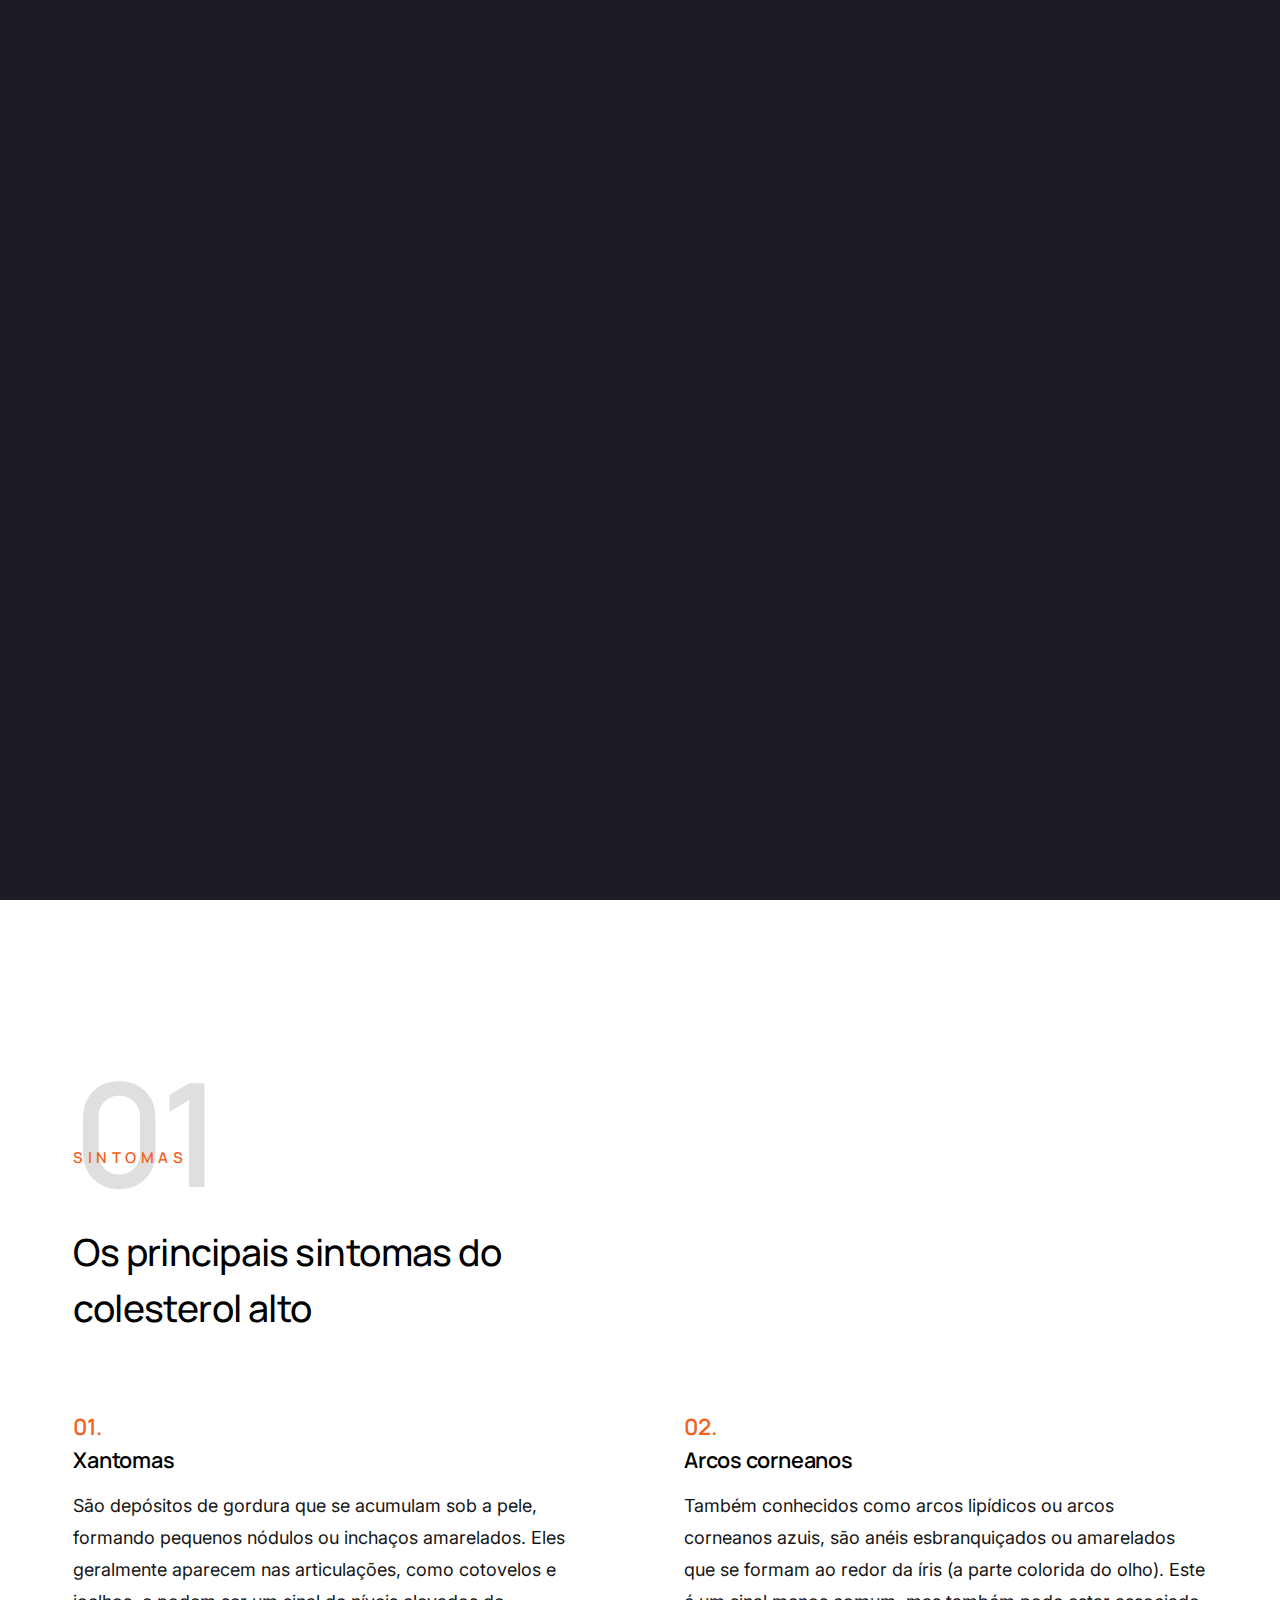
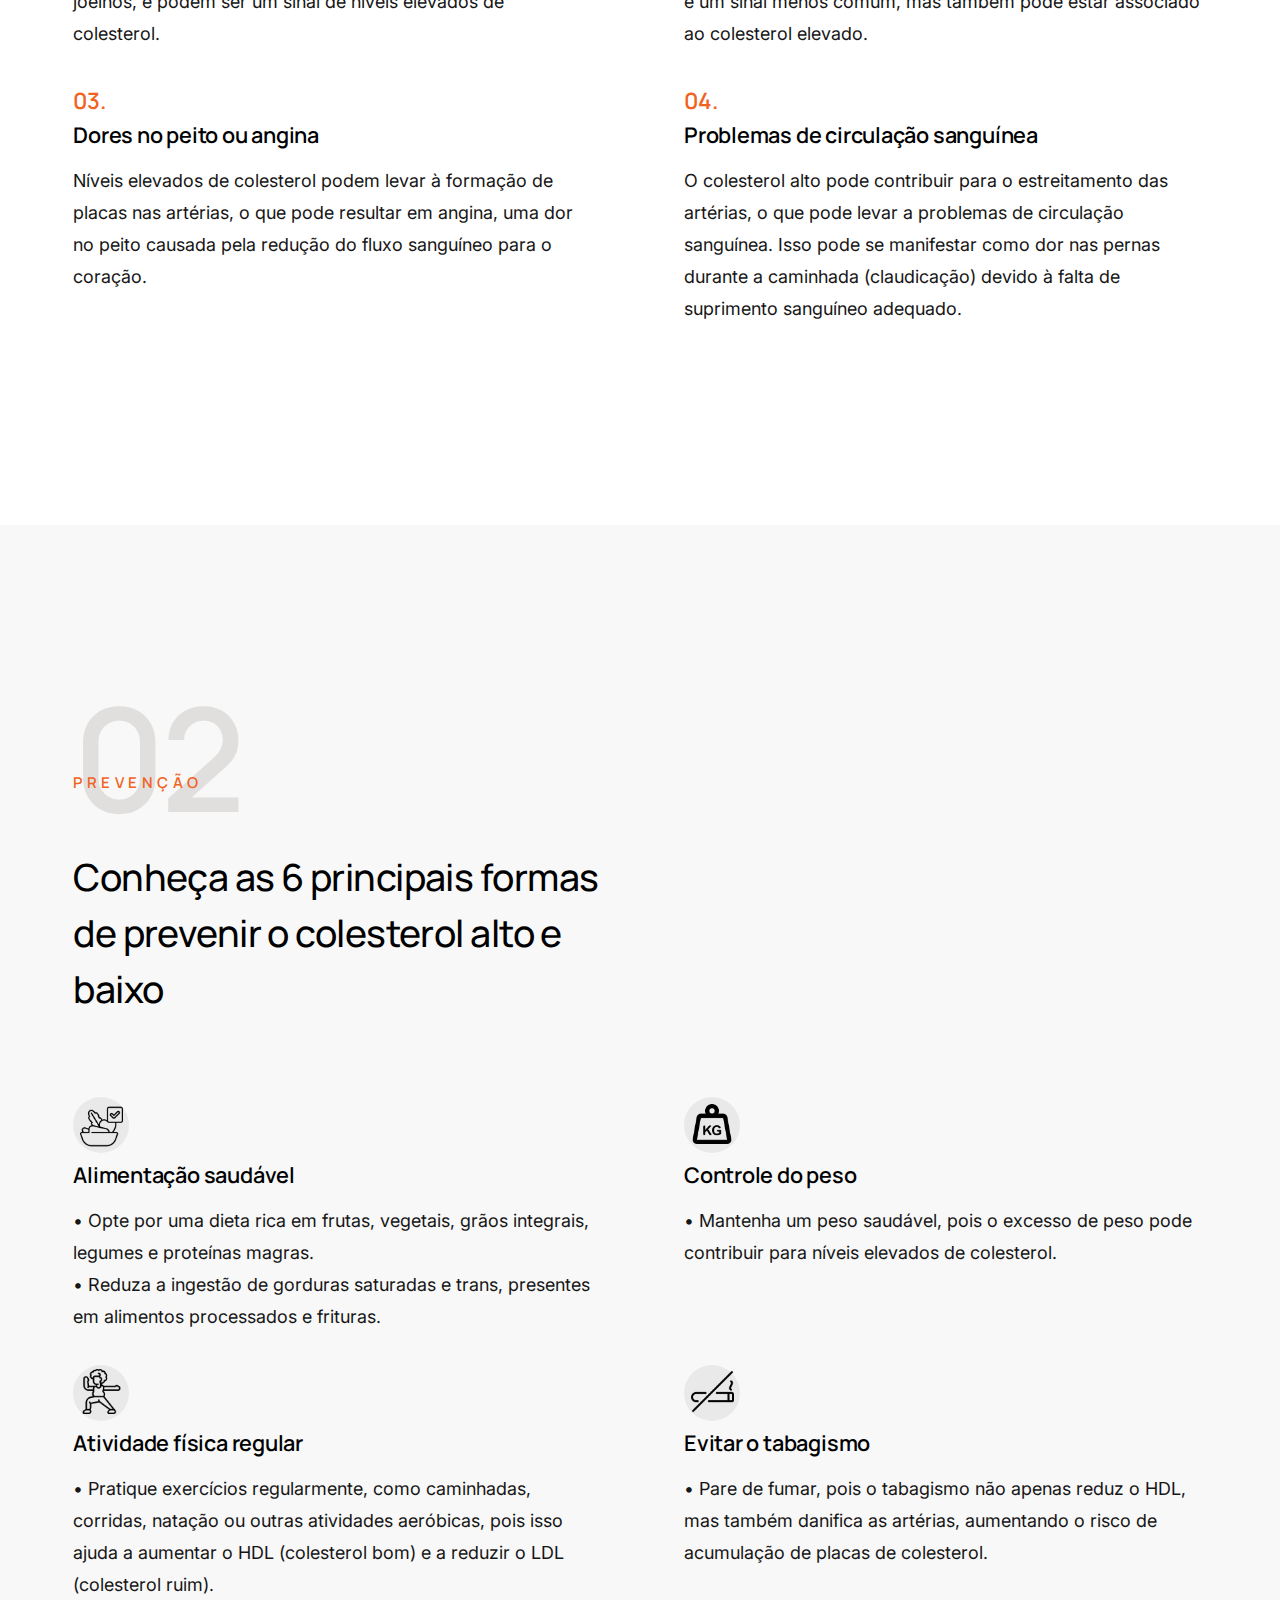
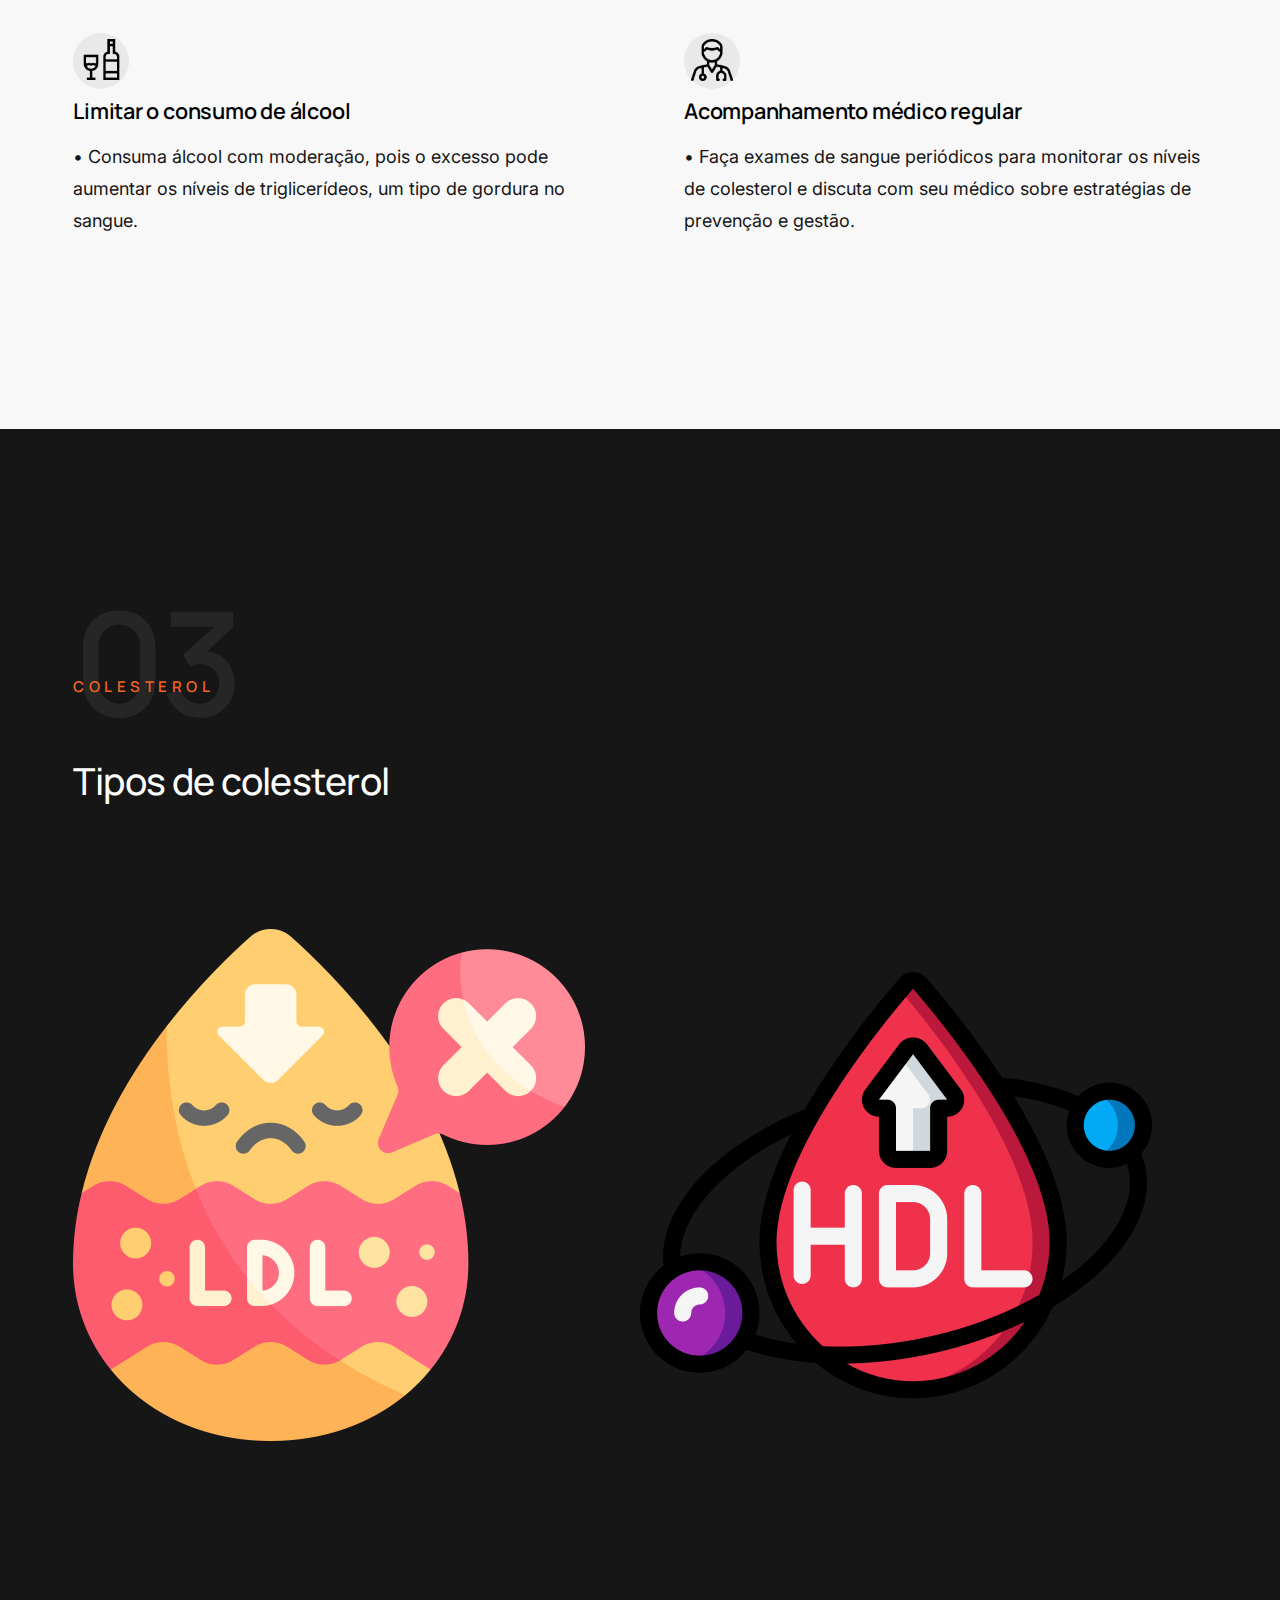
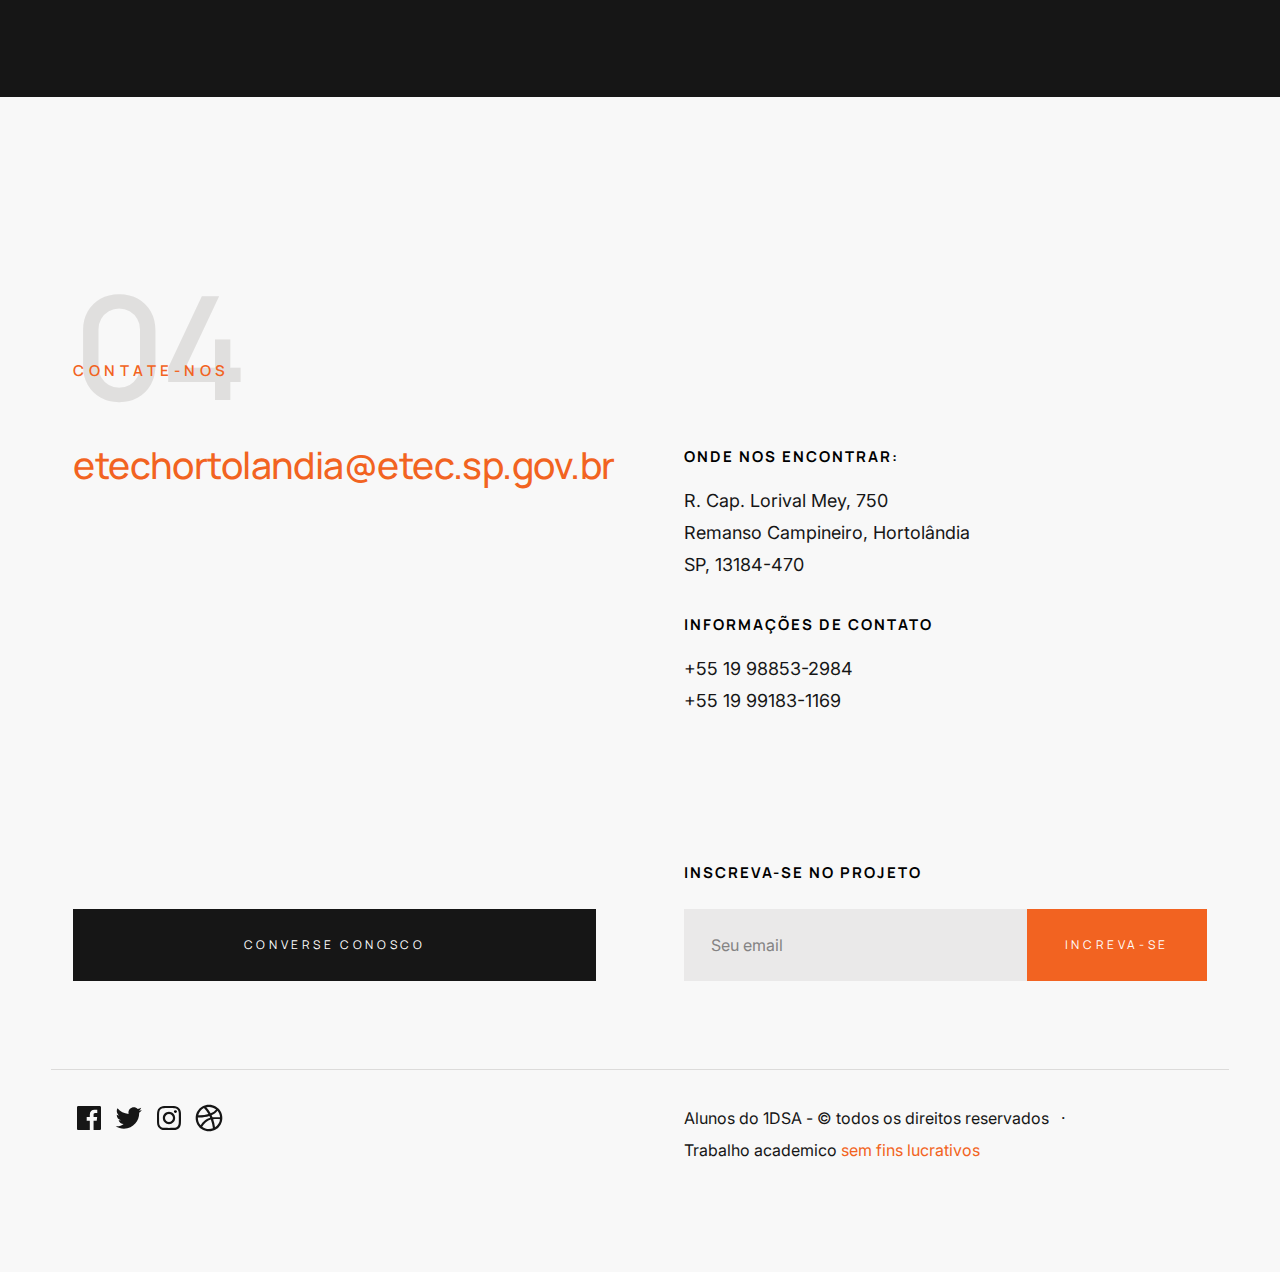
==== commit 7d636359: "Update index.html" ====
--- a/index.html
+++ b/index.html
@@ -6,7 +6,7 @@
     ================================================== -->
     <meta charset="utf-8">
     <meta name="viewport" content="width=device-width, initial-scale=1">
-    <title>Mueller</title>
+    <title>Colesterol alto :3</title>
 
     <script>
         document.documentElement.classList.remove('no-js');
@@ -430,78 +430,7 @@
 
             <!-- testimonials
             ----------------------------------------------- -->
-            <section id="testimonials" class="s-testimonials">
-
-                <div class="row s-testimonials__content">
-                    <div class="column lg-12">
-        
-                        <div class="swiper-container s-testimonials__slider">
-        
-                            <div class="swiper-wrapper">
-    
-                                <div class="s-testimonials__slide swiper-slide">
-                                    <div class="s-testimonials__author">
-                                        <img src="images/avatars/user-02.jpg" alt="Author image" class="s-testimonials__avatar">
-                                        <cite class="s-testimonials__cite">
-                                            <strong>John Rockefeller</strong>
-                                            <span>Standard Oil Co.</span>
-                                        </cite>
-                                    </div>
-                                    <p>
-                                        Ao descobrir que meus níveis de colesterol estavam altos, fiquei instantaneamente preocupado com o impacto na minha saúde. Comecei a pesquisar sobre o assunto e a refletir sobre mudanças na minha dieta e estilo de vida.
-                                    </p>
-                                </div> <!-- end s-testimonials__slide -->
-                
-                                <div class="s-testimonials__slide swiper-slide">
-                                    <div class="s-testimonials__author">
-                                        <img src="images/avatars/user-03.jpg" alt="Author image" class="s-testimonials__avatar">
-                                        <cite class="s-testimonials__cite">
-                                            <strong>Andrew Carnegie</strong>
-                                            <span>Carnegie Steel Co.</span>
-                                        </cite>
-                                    </div>
-                                    <p>
-                                        A jornada para controlar o colesterol alto não foi fácil. Cortar certos alimentos da minha dieta habitual foi um desafio, e a adaptação a uma rotina de exercícios regulares exigiu esforço. No entanto, cada pequena mudança parecia valer a pena quando vi melhorias nos exames subsequentes
-                                    </p>
-                                </div> <!-- end s-testimonials__slide -->
-                
-                                <div class="s-testimonials__slide swiper-slide">
-                                    <div class="s-testimonials__author">
-                                        <img src="images/avatars/user-01.jpg" alt="Author image" class="s-testimonials__avatar">
-                                        <cite class="s-testimonials__cite">
-                                            <strong>John Morgan</strong>
-                                            <span>JP Morgan & Co.</span>
-                                        </cite>
-                                    </div>
-                                    <p>
-                                        Receber o diagnóstico de colesterol alto foi um choque, mas também serviu como um chamado para ação. A perspectiva de uma saúde cardiovascular comprometida me motivou a fazer escolhas mais saudáveis, desde escolhas alimentares conscientes até a incorporação de atividades físicas na minha rotina diária.
-                                    </p>
-                                </div> <!-- end s-testimonials__slide -->
-        
-                                <div class="s-testimonials__slide swiper-slide">
-                                    <div class="s-testimonials__author">
-                                        <img src="images/avatars/user-06.jpg" alt="Author image" class="s-testimonials__avatar">
-                                        <cite class="s-testimonials__cite">
-                                            <strong>Henry Ford</strong>
-                                            <span>Ford Motor Co.</span>
-                                        </cite>
-                                    </div>
-                                    <p>
-                                        Após meses de esforço e dedicação, os resultados positivos nos exames foram recompensadores. A sensação de controle sobre a minha saúde é gratificante, e agora vejo o colesterol alto como um alerta que me incentivou a adotar um estilo de vida mais saudável. Estou grato por ter tomado medidas a tempo.
-                                    </p>
-                                </div> <!-- end s-testimonials__slide -->
             
-                            </div> <!-- end swiper-wrapper -->
-        
-                            <div class="swiper-pagination"></div>
-        
-                        </div> <!-- end swiper-container -->
-        
-                    </div> <!-- end column -->
-                </div> <!-- end s-testimonials__content -->
-
-            </section> <!-- end testimonials -->
-
         </section>  <!-- end content -->
 
 
@@ -614,4 +543,4 @@
     <script src="js/main.js"></script>
 
 </body>
-</html>+</html>
